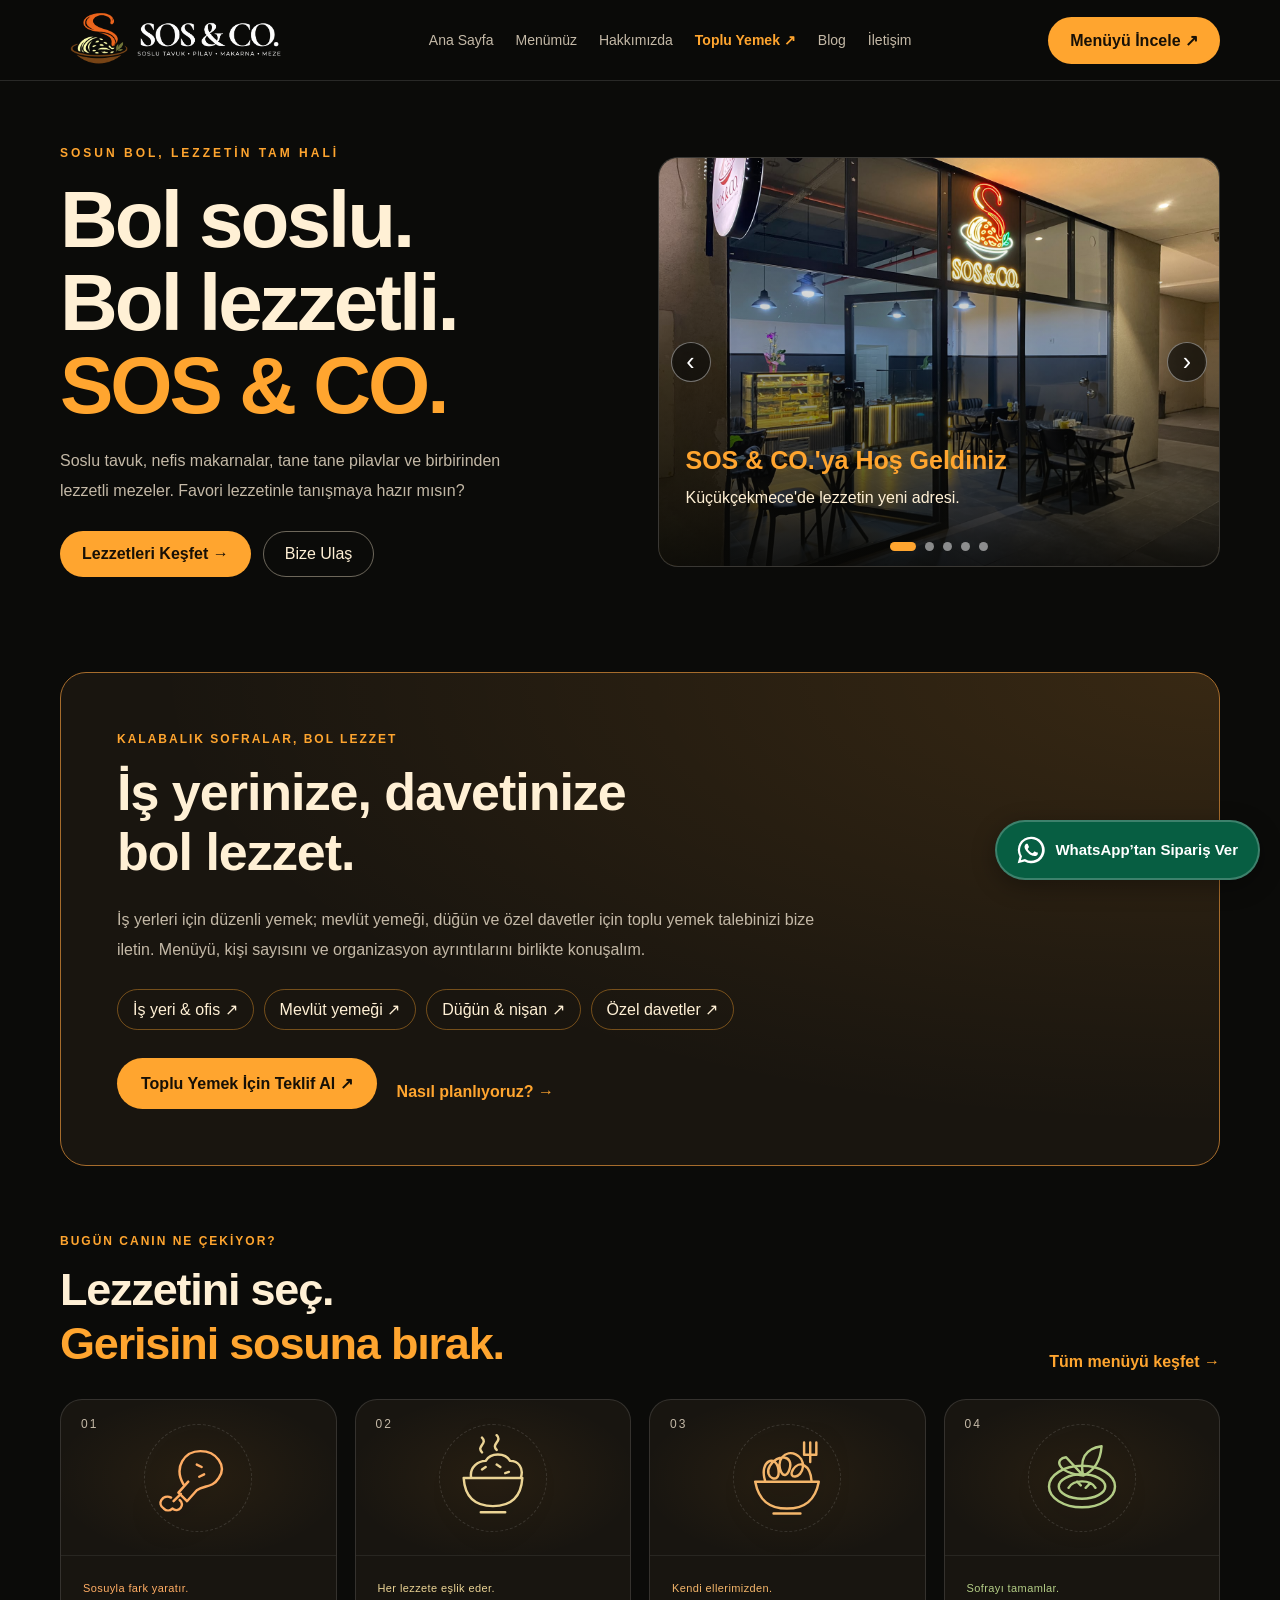
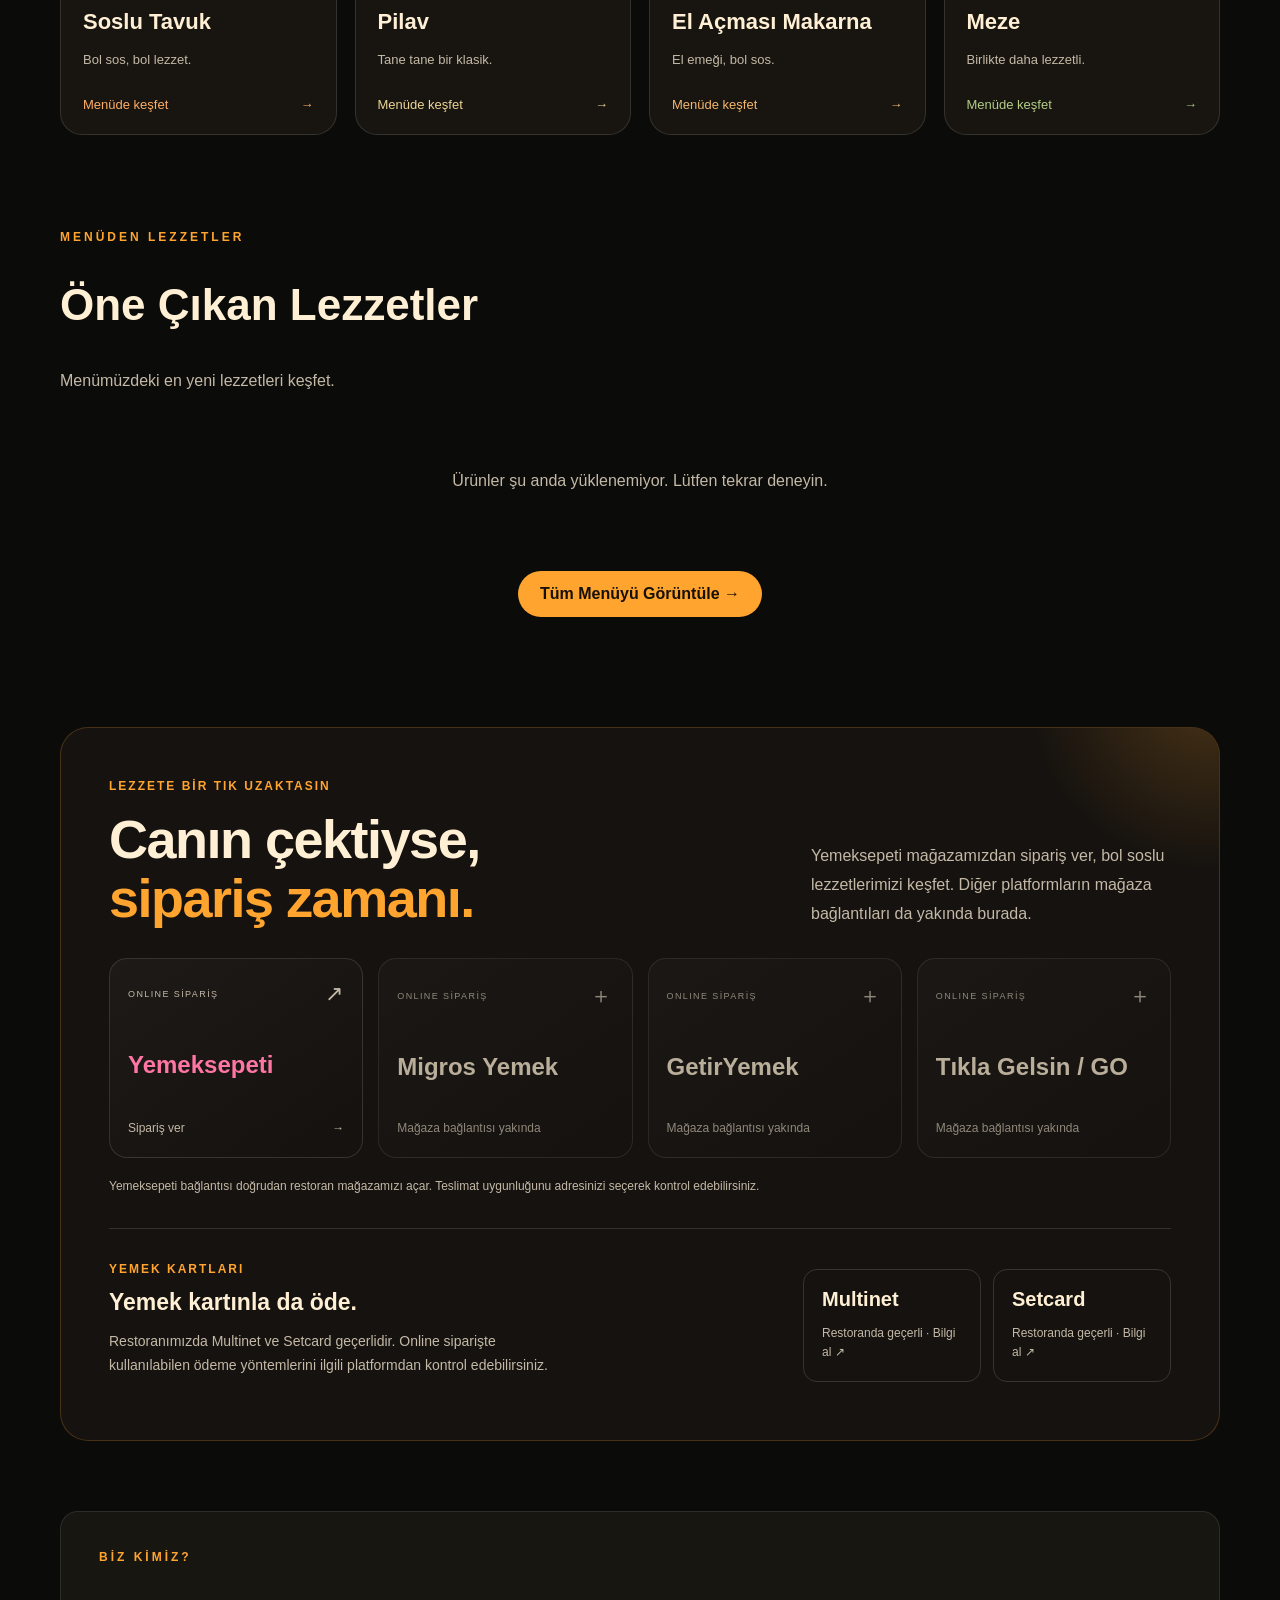
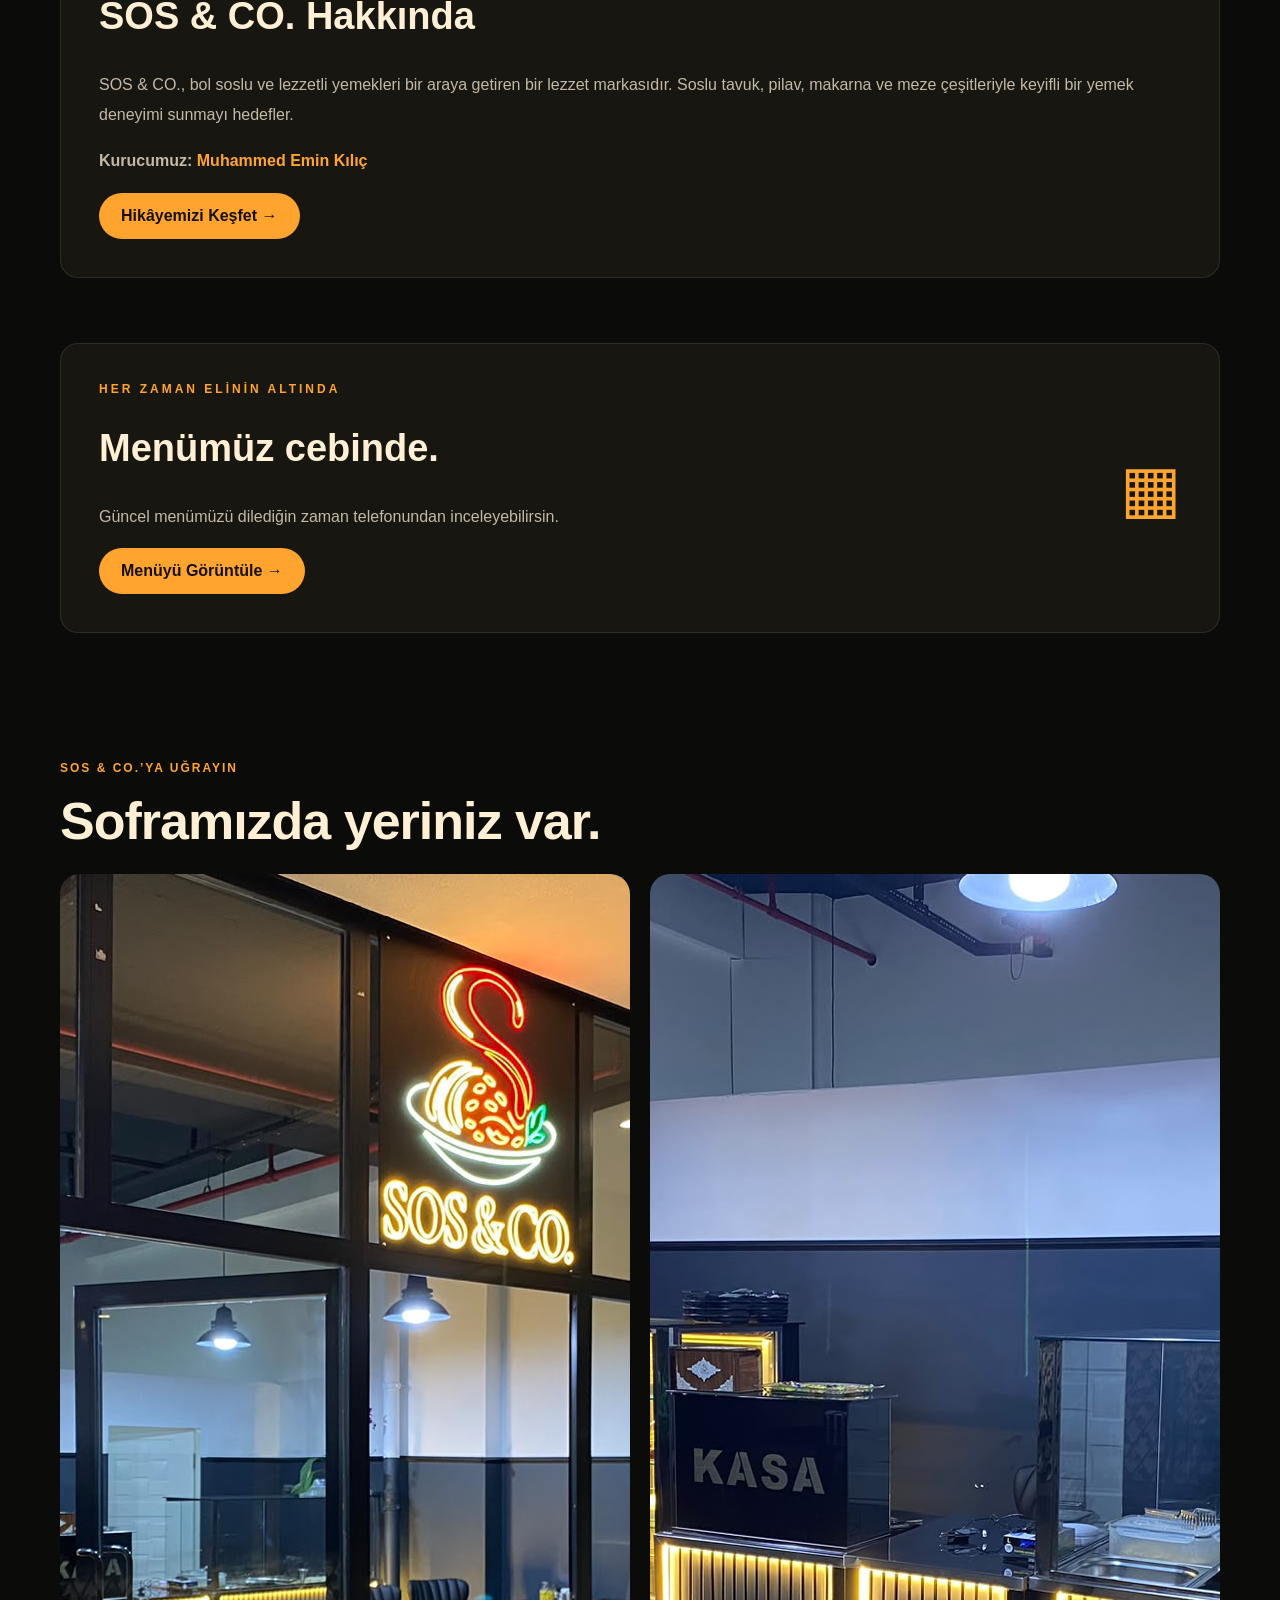
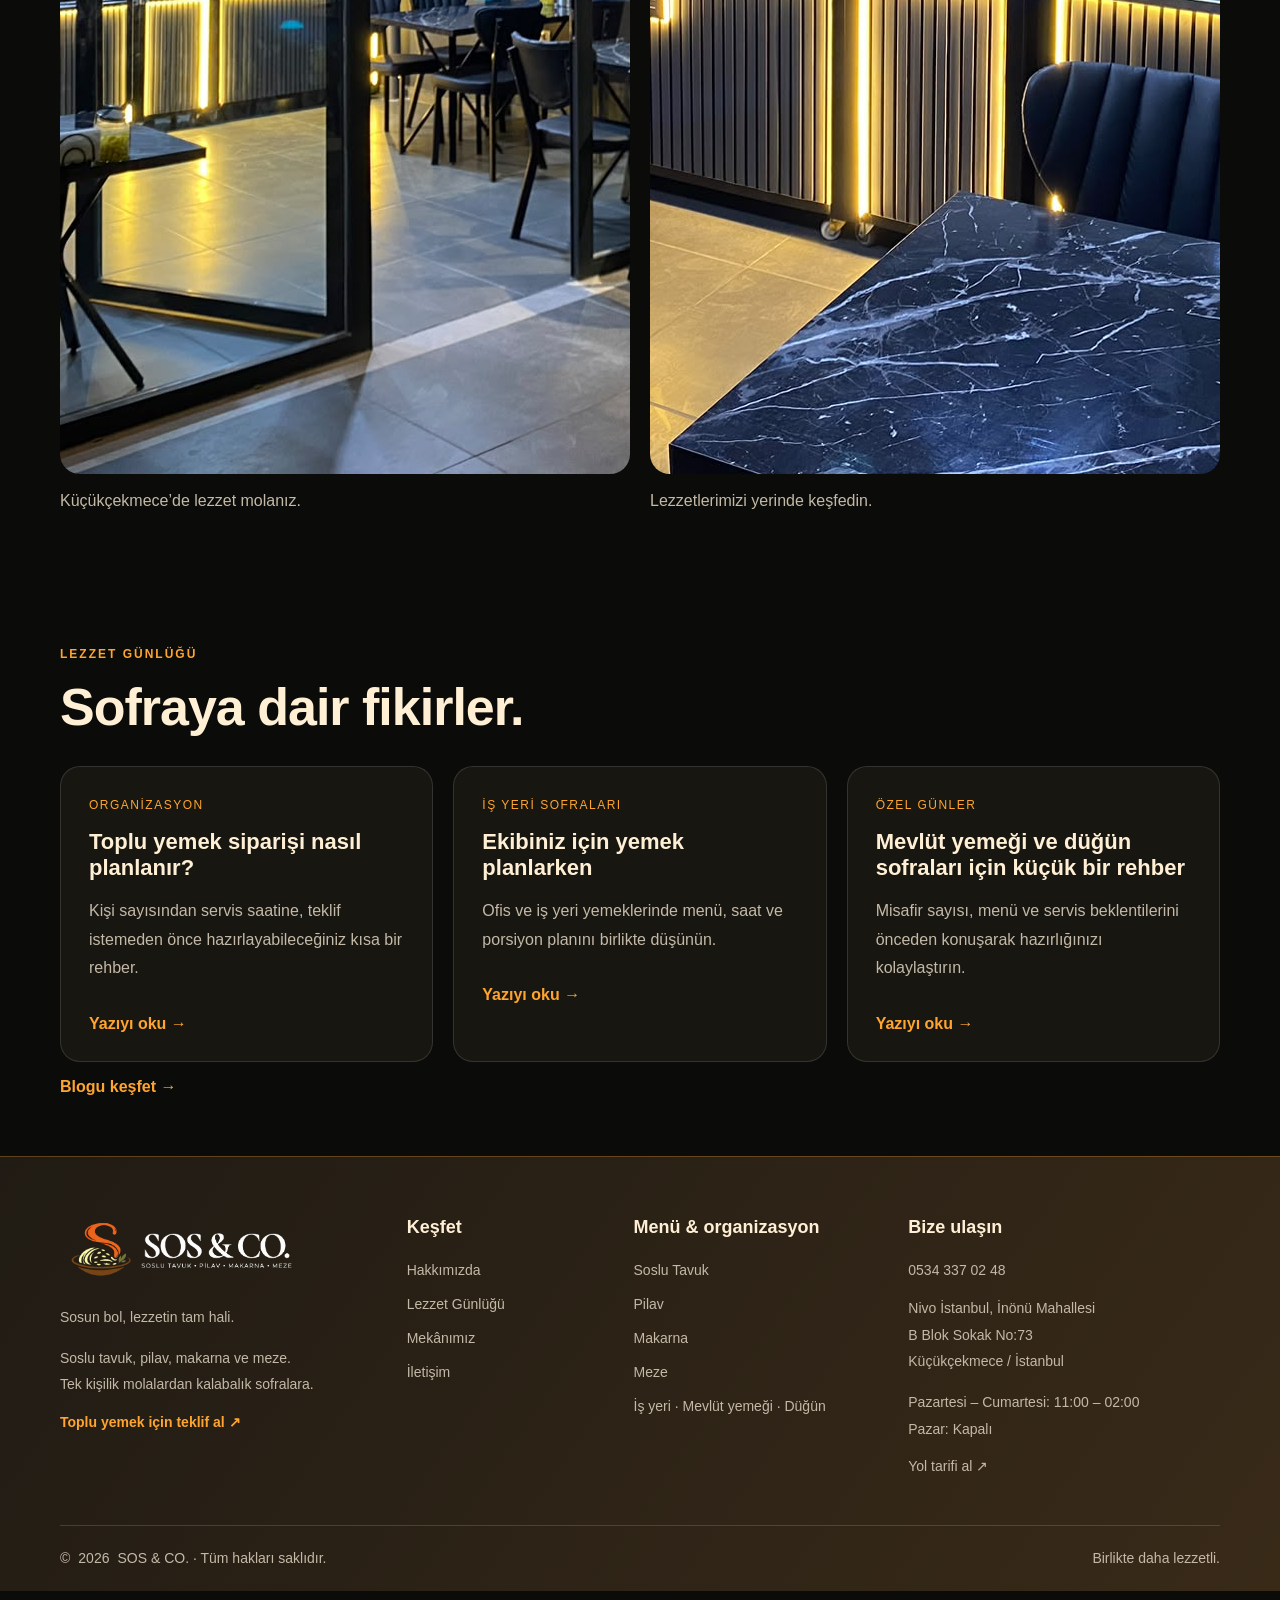
==== index.html @ 995203e0 "Refresh food categories and add online ordering and meal-card sections" ====
<!DOCTYPE html>
<html lang="tr">
<head>
<meta charset="UTF-8">
<meta name="viewport" content="width=device-width, initial-scale=1">
<title>SOS & CO. | Sosun Bol, Lezzetin Tam Hali</title>
<meta name="description" content="SOS & CO. soslu tavuk, pilav, makarna ve meze çeşitleri.">

<style>
:root {
  --bg:#0b0b09;
  --panel:#181611;
  --cream:#fff0d5;
  --orange:#ffa52f;
  --muted:#c4b9a7;
}
* { box-sizing:border-box; }
html { scroll-behavior:smooth; }
body {
  margin:0;
  background:var(--bg);
  color:var(--cream);
  font-family:Arial,sans-serif;
}
a { color:inherit; text-decoration:none; }
.container { width:min(1160px,92%); margin:auto; }

header {
  position:sticky;
  top:0;
  z-index:20;
  background:#0b0b09f5;
  border-bottom:1px solid #ffffff20;
}
nav {
  min-height:80px;
  display:flex;
  align-items:center;
  justify-content:space-between;
  gap:20px;
}
.logo {
  font-size:29px;
  font-weight:900;
  font-style:italic;
  white-space:nowrap;
}
.logo span, h1 span { color:var(--orange); }
.links { display:flex; flex-wrap:wrap; gap:22px; }
.links a { color:var(--muted); font-size:14px; }
.links a:hover { color:var(--orange); }

.btn {
  display:inline-block;
  padding:14px 22px;
  border-radius:30px;
  background:var(--orange);
  color:#171006;
  font-weight:bold;
  transition:.2s;
}
.btn:hover { background:#ffc06c; transform:translateY(-2px); }
.secondary {
  display:inline-block;
  padding:13px 21px;
  border:1px solid #fff0d566;
  border-radius:30px;
}
.secondary:hover { border-color:var(--orange); }

.hero {
  display:grid;
  grid-template-columns:1fr 1fr;
  gap:35px;
  align-items:center;
  padding-top:65px;
  padding-bottom:65px;
}
.eyebrow {
  color:var(--orange);
  font-size:12px;
  font-weight:bold;
  letter-spacing:3px;
}
h1 {
  font-size:clamp(45px,7vw,80px);
  line-height:1.04;
  letter-spacing:-3px;
  margin:18px 0;
}
.hero p {
  color:var(--muted);
  line-height:1.9;
  max-width:470px;
}
.actions { display:flex; flex-wrap:wrap; gap:12px; margin-top:25px; }

/* ANİMASYONLU SLAYTLAR */
.slider {
  position:relative;
  height:410px;
  overflow:hidden;
  border-radius:20px;
  border:1px solid #ffffff25;
  background:#181611;
}
.slide {
  position:absolute;
  inset:0;
  opacity:0;
  transform:translateX(45px) scale(1.04);
  transition:opacity .8s ease,transform .8s ease;
  pointer-events:none;
}
.slide.active {
  opacity:1;
  transform:translateX(0) scale(1);
  pointer-events:auto;
  z-index:1;
}
.slide img {
  display:block;
  width:100%;
  height:100%;
  object-fit:cover;
}
.slide::after {
  content:"";
  position:absolute;
  inset:20% 0 0;
  background:linear-gradient(transparent,#080806e8);
}
.slide-caption {
  position:absolute;
  z-index:2;
  bottom:55px;
  left:27px;
  right:27px;
  opacity:0;
  transform:translateY(22px);
  transition:opacity .6s ease .25s,transform .6s ease .25s;
}
.slide.active .slide-caption {
  opacity:1;
  transform:translateY(0);
}
.slide-caption strong {
  display:block;
  color:var(--orange);
  font-size:25px;
  margin-bottom:10px;
}
.slide-caption span { line-height:1.6; }

.slider-arrow {
  position:absolute;
  z-index:4;
  top:50%;
  transform:translateY(-50%);
  width:40px;
  height:40px;
  border-radius:50%;
  border:1px solid #ffffff66;
  background:#0b0b09aa;
  color:white;
  font-size:25px;
  cursor:pointer;
}
.slider-arrow:hover {
  background:var(--orange);
  color:#111;
}
.prev { left:12px; }
.next { right:12px; }

.slider-dots {
  position:absolute;
  z-index:4;
  bottom:15px;
  left:0;
  right:0;
  display:flex;
  justify-content:center;
  gap:9px;
}
.dot {
  width:9px;
  height:9px;
  border:0;
  border-radius:20px;
  padding:0;
  background:#ffffff80;
  cursor:pointer;
}
.dot.active { width:26px; background:var(--orange); }

/* KATEGORİLER */
.categories {
  display:grid;
  grid-template-columns:repeat(4,1fr);
  gap:15px;
  padding:10px 0 65px;
}
.category {
  background:var(--panel);
  border:1px solid #ffffff18;
  border-radius:14px;
  padding:25px 15px;
  text-align:center;
  transition:.25s;
}
.category:hover {
  border-color:var(--orange);
  transform:translateY(-5px);
}
.category span { display:block; font-size:32px; margin-bottom:12px; }
.category b { color:var(--orange); }

/* ÜRÜNLER */
.menu { padding:30px 0 75px; }
.section-title { font-size:clamp(30px,4vw,44px); }
.section-description { color:var(--muted); line-height:1.8; }
.products {
  display:grid;
  grid-template-columns:repeat(3,1fr);
  gap:20px;
  margin-top:30px;
}
.product {
  background:var(--panel);
  border:1px solid #ffffff18;
  border-radius:15px;
  overflow:hidden;
  transition:.25s;
}
.product:hover {
  transform:translateY(-5px);
  border-color:var(--orange);
}
.product img {
  display:block;
  width:100%;
  height:220px;
  object-fit:cover;
}
.product-info { padding:20px; }
.product h3 { margin:0 0 10px; }
.product p {
  color:var(--muted);
  font-size:14px;
  line-height:1.7;
  min-height:45px;
}
.price {
  color:var(--orange);
  font-size:21px;
  font-weight:bold;
}
.loading {
  grid-column:1/-1;
  text-align:center;
  color:var(--muted);
  padding:30px;
}
.all-menu { text-align:center; margin-top:35px; }

/* HAKKIMIZDA VE QR */
.about-section,.qr-section {
  background:var(--panel);
  border:1px solid #ffffff18;
  border-radius:18px;
  padding:38px;
  margin-bottom:65px;
}
.about-section h2,.qr-section h2 {
  font-size:clamp(28px,4vw,38px);
}
.about-section p,.qr-section p {
  color:var(--muted);
  line-height:1.9;
}
.founder-name { color:var(--orange); font-weight:bold; }
.qr-section {
  display:flex;
  justify-content:space-between;
  align-items:center;
  gap:25px;
}
.qr-icon { font-size:65px; color:var(--orange); }

footer {
  border-top:1px solid #ffffff20;
  padding:35px 0;
  color:var(--muted);
  font-size:14px;
}
footer p { line-height:1.8; }

/* AŞAĞI KAYDIRMA ANİMASYONU */
.reveal {
  opacity:0;
  transform:translateY(30px);
  transition:opacity .8s ease,transform .8s ease;
}
.reveal.visible {
  opacity:1;
  transform:translateY(0);
}

@media(max-width:760px) {
  nav { flex-wrap:wrap; padding:16px 0; }
  .logo { font-size:25px; }
  .links {
    order:3;
    width:100%;
    justify-content:center;
    gap:15px;
  }
  .links a { font-size:13px; }
  nav>.btn { padding:11px 13px; font-size:12px; }
  .hero {
    grid-template-columns:1fr;
    padding-top:40px;
  }
  .slider { height:320px; }
  .slide-caption strong { font-size:21px; }
  .categories { grid-template-columns:repeat(2,1fr); }
  .products { grid-template-columns:1fr; }
  .product img { height:240px; }
  .about-section,.qr-section { padding:25px; }
  .qr-section { flex-direction:column; align-items:flex-start; }
}
@media(prefers-reduced-motion:reduce) {
  .slide,.slide-caption,.reveal { transition:none; transform:none; }
}
</style>
<link rel="stylesheet" href="whatsapp.css">
<link rel="stylesheet" href="site.css">
<script src="site.js" defer></script>
<link rel="stylesheet" href="brand.css">
</head>

<body>

<header>
  <nav class="container">
    <a class="logo" href="index.html"><span class="brand-symbol" aria-hidden="true"><img src="assets/sosco-logo-transparent.png" alt="" width="1166" height="1349"></span><span class="brand-wordmark"><img src="assets/sosco-logo-transparent.png" alt="SOS &amp; CO. — Soslu Tavuk, Pilav, Makarna, Meze" width="1166" height="1349"></span></a>

    <div class="links">
      <a href="index.html">Ana Sayfa</a>
      <a href="menu.html">Menümüz</a>
      <a href="hakkimizda.html">Hakkımızda</a>
      <a href="toplu-yemek.html" class="nav-catering">Toplu Yemek ↗</a>
<a href="blog.html">Blog</a>
<a href="iletisim.html">İletişim</a>
    </div>

    <a class="btn" href="menu.html">Menüyü İncele ↗</a>
  </nav>
</header>

<main>

<section class="hero container">

  <div>
    <div class="eyebrow">SOSUN BOL, LEZZETİN TAM HALİ</div>

    <h1>
      Bol soslu.<br>
      Bol lezzetli.<br>
      <span>SOS & CO.</span>
    </h1>

    <p>
      Soslu tavuk, nefis makarnalar, tane tane pilavlar
      ve birbirinden lezzetli mezeler.
      Favori lezzetinle tanışmaya hazır mısın?
    </p>

    <div class="actions">
      <a class="btn" href="menu.html">Lezzetleri Keşfet →</a>
      <a class="secondary" href="iletisim.html">Bize Ulaş</a>
    </div>
  </div>

  <div class="slider" id="foodSlider">

    <!-- SENİN RESTORANIN: DIŞ GÖRÜNÜM -->
    <div class="slide active">
      <img src="mekan1.jpg" alt="SOS & CO. restoran dış görünümü">
      <div class="slide-caption">
        <strong>SOS & CO.'ya Hoş Geldiniz</strong>
        <span>Küçükçekmece'de lezzetin yeni adresi.</span>
      </div>
    </div>

    <!-- SENİN RESTORANIN: İÇ GÖRÜNÜM -->
    <div class="slide">
      <img src="mekan2.jpg" alt="SOS & CO. restoran iç görünümü">
      <div class="slide-caption">
        <strong>Keyifli Bir Lezzet Molası</strong>
        <span>Sıcacık bir ortam, bol soslu lezzetler.</span>
      </div>
    </div>

    <!-- ÖRNEK YEMEK GÖRSELİ -->
    <div class="slide">
      <img
        src="https://images.unsplash.com/photo-1604908176997-125f25cc6f3d?auto=format&amp;fit=crop&amp;w=1100&amp;q=85"
        alt="Tavuk yemeği">
      <div class="slide-caption">
        <strong>Bol Soslu Tavuk</strong>
        <span>Her lokmada bol lezzet!</span>
      </div>
    </div>

    <!-- ÖRNEK MAKARNA GÖRSELİ -->
    <div class="slide">
      <img
        src="https://images.unsplash.com/photo-1473093295043-cdd812d0e601?auto=format&amp;fit=crop&amp;w=1100&amp;q=85"
        alt="Makarna">
      <div class="slide-caption">
        <strong>Nefis Makarnalar</strong>
        <span>Sosuyla fark yaratan tatlar.</span>
      </div>
    </div>

    <!-- ÖRNEK PİLAV GÖRSELİ -->
    <div class="slide">
      <img
        src="https://images.unsplash.com/photo-1516684732162-798a0062be99?auto=format&amp;fit=crop&amp;w=1100&amp;q=85"
        alt="Pilav">
      <div class="slide-caption">
        <strong>Lezzetli Pilavlar</strong>
        <span>En sevdiğin lezzetler bir arada.</span>
      </div>
    </div>

    <button class="slider-arrow prev" type="button" aria-label="Önceki görsel">‹</button>
    <button class="slider-arrow next" type="button" aria-label="Sonraki görsel">›</button>
    <div class="slider-dots"></div>

  </div>
</section>

<section class="site-wrap catering-banner" aria-labelledby="catering-title"><span class="kicker">KALABALIK SOFRALAR, BOL LEZZET</span><h2 id="catering-title" class="feature-title">İş yerinize, davetinize<br>bol lezzet.</h2><p class="feature-copy">İş yerleri için düzenli yemek; mevlüt yemeği, düğün ve özel davetler için toplu yemek talebinizi bize iletin. Menüyü, kişi sayısını ve organizasyon ayrıntılarını birlikte konuşalım.</p><div class="occasion-tags"><a href="toplu-yemek.html?hizmet=%C4%B0%C5%9F+yeri+%2F+ofis#teklif">İş yeri &amp; ofis ↗</a><a href="toplu-yemek.html?hizmet=Mevl%C3%BCt+yeme%C4%9Fi+%2F+hay%C4%B1r+yeme%C4%9Fi#teklif">Mevlüt yemeği ↗</a><a href="toplu-yemek.html?hizmet=D%C3%BC%C4%9F%C3%BCn+%2F+ni%C5%9Fan#teklif">Düğün &amp; nişan ↗</a><a href="toplu-yemek.html?hizmet=%C3%96zel+davet#teklif">Özel davetler ↗</a></div><div class="feature-actions"><a class="feature-button" href="toplu-yemek.html#teklif">Toplu Yemek İçin Teklif Al ↗</a><a class="feature-link" href="toplu-yemek.html">Nasıl planlıyoruz? →</a></div></section>
<section class="site-wrap taste-section" aria-labelledby="taste-title"><div class="taste-heading"><div><span class="kicker">BUGÜN CANIN NE ÇEKİYOR?</span><h2 id="taste-title">Lezzetini seç.<br><span>Gerisini sosuna bırak.</span></h2></div><a class="feature-link" href="menu.html">Tüm menüyü keşfet →</a></div><div class="taste-grid"><a class="taste-card taste-tavuk" href="menu.html?kategori=tavuk"><div class="taste-visual"><span class="taste-number">01</span><svg class="taste-icon" viewBox="0 0 72 72" fill="none" stroke="currentColor" stroke-width="2" stroke-linecap="round" stroke-linejoin="round" aria-hidden="true"><path d="M24 41c-8-14 1-27 14-27 13 0 22 12 15 22-5 8-12 6-18 10l-8 9-7-7 8-9"/><path d="m22 49-6 6m-2-3c-7-3-12 5-6 9 2 2 5 2 7 0 5 4 11-3 6-7M35 25l4 2m-2 8 4-2"/></svg><span class="taste-orbit" aria-hidden="true"></span></div><div class="taste-content"><span class="taste-caption">Sosuyla fark yaratır.</span><h3>Soslu Tavuk</h3><p>Bol sos, bol lezzet.</p><span class="taste-action">Menüde keşfet <span aria-hidden="true">→</span></span></div></a><a class="taste-card taste-pilav" href="menu.html?kategori=pilav"><div class="taste-visual"><span class="taste-number">02</span><svg class="taste-icon" viewBox="0 0 72 72" fill="none" stroke="currentColor" stroke-width="2" stroke-linecap="round" stroke-linejoin="round" aria-hidden="true"><path d="M12 36h48c-1 16-10 23-24 23S13 52 12 36Z"/><path d="M18 35c-1-8 6-13 12-13 4-7 16-7 20 0 7 0 11 6 9 13M27 29l3-2m9-2 3 2m4 5 3-1M26 64h20"/><path class="food-steam" d="M27 15c-5-5 5-7 0-12m12 10c-5-5 5-7 0-12"/></svg><span class="taste-orbit" aria-hidden="true"></span></div><div class="taste-content"><span class="taste-caption">Her lezzete eşlik eder.</span><h3>Pilav</h3><p>Tane tane bir klasik.</p><span class="taste-action">Menüde keşfet <span aria-hidden="true">→</span></span></div></a><a class="taste-card taste-makarna" href="menu.html?kategori=makarna"><div class="taste-visual"><span class="taste-number">03</span><svg class="taste-icon" viewBox="0 0 72 72" fill="none" stroke="currentColor" stroke-width="2" stroke-linecap="round" stroke-linejoin="round" aria-hidden="true"><path d="M10 39h52c-3 16-12 22-26 22S13 55 10 39ZM25 65h22"/><path d="M18 38c-5-16 9-22 11-9s-13 7-7-3 20-9 16 3-12-3-6-10 18-2 17 8-13 10-8 2 14-4 15 9M55 7v16m-5-16v10m10-10v10m-10 0h10"/></svg><span class="taste-orbit" aria-hidden="true"></span></div><div class="taste-content"><span class="taste-caption">Kendi ellerimizden.</span><h3>El Açması Makarna</h3><p>El emeği, bol sos.</p><span class="taste-action">Menüde keşfet <span aria-hidden="true">→</span></span></div></a><a class="taste-card taste-meze" href="menu.html?kategori=meze"><div class="taste-visual"><span class="taste-number">04</span><svg class="taste-icon" viewBox="0 0 72 72" fill="none" stroke="currentColor" stroke-width="2" stroke-linecap="round" stroke-linejoin="round" aria-hidden="true"><ellipse cx="36" cy="43" rx="27" ry="17"/><ellipse cx="36" cy="43" rx="19" ry="10"/><path d="M25 44c4-7 18-7 22 0m-15-5 3 3m7-1-3 3M37 34c-3-13 1-22 15-24-1 13-6 20-15 24Zm0 0-14-15c-9 1-9 12 14 15"/></svg><span class="taste-orbit" aria-hidden="true"></span></div><div class="taste-content"><span class="taste-caption">Sofrayı tamamlar.</span><h3>Meze</h3><p>Birlikte daha lezzetli.</p><span class="taste-action">Menüde keşfet <span aria-hidden="true">→</span></span></div></a></div></section>

<section class="menu container" id="menu">
  <div class="eyebrow">MENÜDEN LEZZETLER</div>
  <h2 class="section-title">Öne Çıkan Lezzetler</h2>
  <p class="section-description">
    Menümüzdeki en yeni lezzetleri keşfet.
  </p>

  <div class="products" id="products">
    <p class="loading">Ürünler yükleniyor...</p>
  </div>

  <div class="all-menu">
    <a class="btn" href="menu.html">Tüm Menüyü Görüntüle →</a>
  </div>
</section>

<section class="site-wrap online-order" id="online-siparis" aria-labelledby="online-title"><div class="online-heading"><div><span class="kicker">LEZZETE BİR TIK UZAKTASIN</span><h2 id="online-title">Canın çektiyse,<br><span>sipariş zamanı.</span></h2></div><p>Yemeksepeti mağazamızdan sipariş ver, bol soslu lezzetlerimizi keşfet. Diğer platformların mağaza bağlantıları da yakında burada.</p></div><div class="platform-grid"><a class="platform-card platform-yemeksepeti" href="https://www.yemeksepeti.com/restaurant/k70w/sos-and-co-k70w" target="_blank" rel="noopener noreferrer" aria-label="SOS & CO. Yemeksepeti mağazasından sipariş ver (yeni sekme)"><span class="platform-top"><span>ONLINE SİPARİŞ</span><span aria-hidden="true">↗</span></span><strong class="platform-name">Yemeksepeti</strong><span class="platform-bottom">Sipariş ver <span aria-hidden="true">→</span></span></a><div class="platform-card platform-migros platform-pending"><span class="platform-top"><span>ONLINE SİPARİŞ</span><span aria-hidden="true">＋</span></span><strong class="platform-name">Migros Yemek</strong><span class="platform-bottom">Mağaza bağlantısı yakında</span></div><div class="platform-card platform-getir platform-pending"><span class="platform-top"><span>ONLINE SİPARİŞ</span><span aria-hidden="true">＋</span></span><strong class="platform-name">GetirYemek</strong><span class="platform-bottom">Mağaza bağlantısı yakında</span></div><div class="platform-card platform-tgo platform-pending"><span class="platform-top"><span>ONLINE SİPARİŞ</span><span aria-hidden="true">＋</span></span><strong class="platform-name">Tıkla Gelsin / GO</strong><span class="platform-bottom">Mağaza bağlantısı yakında</span></div></div><p class="platform-note">Yemeksepeti bağlantısı doğrudan restoran mağazamızı açar. Teslimat uygunluğunu adresinizi seçerek kontrol edebilirsiniz.</p><div class="meal-payments"><div><span class="kicker">YEMEK KARTLARI</span><h3>Yemek kartınla da öde.</h3><p>Restoranımızda Multinet ve Setcard geçerlidir. Online siparişte kullanılabilen ödeme yöntemlerini ilgili platformdan kontrol edebilirsiniz.</p></div><div class="meal-card-list"><a href="https://wa.me/905343370248?text=Merhaba%2C%20Multinet%20ile%20%C3%B6deme%20hakk%C4%B1nda%20bilgi%20alabilir%20miyim%3F" target="_blank" rel="noopener noreferrer" aria-label="Multinet ile ödeme hakkında WhatsApp’tan bilgi al"><span class="meal-name">Multinet</span><span>Restoranda geçerli · Bilgi al ↗</span></a><a href="https://wa.me/905343370248?text=Merhaba%2C%20Setcard%20ile%20%C3%B6deme%20hakk%C4%B1nda%20bilgi%20alabilir%20miyim%3F" target="_blank" rel="noopener noreferrer" aria-label="Setcard ile ödeme hakkında WhatsApp’tan bilgi al"><span class="meal-name">Setcard</span><span>Restoranda geçerli · Bilgi al ↗</span></a></div></div></section>
<section class="container about-section" id="hakkimizda">
  <div class="eyebrow">BİZ KİMİZ?</div>
  <h2>SOS & CO. Hakkında</h2>

  <p>
    SOS & CO., bol soslu ve lezzetli yemekleri
    bir araya getiren bir lezzet markasıdır.
    Soslu tavuk, pilav, makarna ve meze çeşitleriyle
    keyifli bir yemek deneyimi sunmayı hedefler.
  </p>

  <p>
    <strong>Kurucumuz:</strong>
    <span class="founder-name">Muhammed Emin Kılıç</span>
  </p>

  <a class="btn" href="hakkimizda.html">
    Hikâyemizi Keşfet →
  </a>
</section>

<section class="container qr-section" id="qr-menu">
  <div>
    <div class="eyebrow">HER ZAMAN ELİNİN ALTINDA</div>
    <h2>Menümüz cebinde.</h2>
    <p>
      Güncel menümüzü dilediğin zaman
      telefonundan inceleyebilirsin.
    </p>
    <a class="btn" href="menu.html">Menüyü Görüntüle →</a>
  </div>
  <div class="qr-icon" aria-hidden="true">▦</div>
</section>

<section class="site-wrap feature-section" id="mekanimiz"><span class="kicker">SOS &amp; CO.’YA UĞRAYIN</span><h2 class="feature-title">Soframızda yeriniz var.</h2><div class="gallery-grid"><figure><img src="mekan1.jpg" alt="SOS & CO. restoranının dış görünümü" loading="lazy" width="1600" height="1200"><figcaption>Küçükçekmece’de lezzet molanız.</figcaption></figure><figure><img src="mekan2.jpg" alt="SOS & CO. restoranının iç mekânı ve yemek tezgâhı" loading="lazy" width="1600" height="1200"><figcaption>Lezzetlerimizi yerinde keşfedin.</figcaption></figure></div></section><section class="site-wrap feature-section"><span class="kicker">LEZZET GÜNLÜĞÜ</span><h2 class="feature-title">Sofraya dair fikirler.</h2><div class="feature-grid"><a class="feature-card" href="blog-toplu-yemek-planlama.html"><span class="blog-tag">ORGANİZASYON</span><h3>Toplu yemek siparişi nasıl planlanır?</h3><p>Kişi sayısından servis saatine, teklif istemeden önce hazırlayabileceğiniz kısa bir rehber.</p><span class="feature-link">Yazıyı oku →</span></a><a class="feature-card" href="blog-is-yeri-yemek.html"><span class="blog-tag">İŞ YERİ SOFRALARI</span><h3>Ekibiniz için yemek planlarken</h3><p>Ofis ve iş yeri yemeklerinde menü, saat ve porsiyon planını birlikte düşünün.</p><span class="feature-link">Yazıyı oku →</span></a><a class="feature-card" href="blog-mevlit-dugun-menusu.html"><span class="blog-tag">ÖZEL GÜNLER</span><h3>Mevlüt yemeği ve düğün sofraları için küçük bir rehber</h3><p>Misafir sayısı, menü ve servis beklentilerini önceden konuşarak hazırlığınızı kolaylaştırın.</p><span class="feature-link">Yazıyı oku →</span></a></div><a class="feature-link" href="blog.html">Blogu keşfet →</a></section>
</main>

<footer class="site-footer"><div class="site-wrap footer-grid">
<div><a class="logo" href="index.html"><span class="brand-symbol" aria-hidden="true"><img src="assets/sosco-logo-transparent.png" alt="" width="1166" height="1349"></span><span class="brand-wordmark"><img src="assets/sosco-logo-transparent.png" alt="SOS &amp; CO. — Soslu Tavuk, Pilav, Makarna, Meze" width="1166" height="1349"></span></a><p>Sosun bol, lezzetin tam hali.</p><p>Soslu tavuk, pilav, makarna ve meze.<br>Tek kişilik molalardan kalabalık sofralara.</p><a class="footer-cta" href="toplu-yemek.html">Toplu yemek için teklif al ↗</a></div>
<div><h2>Keşfet</h2><a href="hakkimizda.html">Hakkımızda</a><a href="blog.html">Lezzet Günlüğü</a><a href="index.html#mekanimiz">Mekânımız</a><a href="iletisim.html">İletişim</a></div>
<div><h2>Menü &amp; organizasyon</h2><a href="menu.html?kategori=tavuk">Soslu Tavuk</a><a href="menu.html?kategori=pilav">Pilav</a><a href="menu.html?kategori=makarna">Makarna</a><a href="menu.html?kategori=meze">Meze</a><a href="toplu-yemek.html">İş yeri · Mevlüt yemeği · Düğün</a></div>
<div><h2>Bize ulaşın</h2><a href="tel:+905343370248">0534 337 02 48</a><p>Nivo İstanbul, İnönü Mahallesi<br>B Blok Sokak No:73<br>Küçükçekmece / İstanbul</p><p>Pazartesi – Cumartesi: 11:00 – 02:00<br>Pazar: Kapalı</p><a href="https://www.google.com/maps/search/?api=1&amp;query=41.0262079%2C28.8067418" target="_blank" rel="noopener noreferrer">Yol tarifi al ↗</a></div>
</div><div class="site-wrap footer-bottom">© <span id="year"></span> SOS &amp; CO. · Tüm hakları saklıdır.<span>Birlikte daha lezzetli.</span></div></footer>

<script src="https://cdn.jsdelivr.net/npm/@supabase/supabase-js@2"></script>

<script>
const SUPABASE_URL =
  "https://uhccplwhgdkusrpivole.supabase.co";

const SUPABASE_KEY =
  "sb_publishable_oIc7Fih4UJL4vUZ82wbzRA_5EaE05Dp";

document.getElementById("year").textContent =
  new Date().getFullYear();

/* SLAYT SİSTEMİ */
const slider = document.getElementById("foodSlider");
const slides = [...slider.querySelectorAll(".slide")];
const dotsBox = slider.querySelector(".slider-dots");
const reduceMotion =
  window.matchMedia("(prefers-reduced-motion: reduce)").matches;

let activeSlide = 0;
let sliderTimer;

slides.forEach((slide, index) => {
  const dot = document.createElement("button");
  dot.type = "button";
  dot.className = "dot";
  dot.setAttribute("aria-label", (index + 1) + ". görsel");
  dot.addEventListener("click", () => {
    showSlide(index);
    startSlider();
  });
  dotsBox.appendChild(dot);
});

const dots = [...dotsBox.children];

function showSlide(index) {
  activeSlide = (index + slides.length) % slides.length;

  slides.forEach((slide, i) => {
    const selected = i === activeSlide;
    slide.classList.toggle("active", selected);
    slide.setAttribute("aria-hidden", String(!selected));
    dots[i].classList.toggle("active", selected);
  });
}

function startSlider() {
  clearInterval(sliderTimer);

  if (!reduceMotion) {
    sliderTimer = setInterval(() => {
      showSlide(activeSlide + 1);
    }, 5000);
  }
}

slider.querySelector(".prev").addEventListener("click", () => {
  showSlide(activeSlide - 1);
  startSlider();
});

slider.querySelector(".next").addEventListener("click", () => {
  showSlide(activeSlide + 1);
  startSlider();
});

slider.addEventListener("mouseenter", () => {
  clearInterval(sliderTimer);
});

slider.addEventListener("mouseleave", startSlider);

showSlide(0);
startSlider();

/* SAYFA KAYDIRMA ANİMASYONU */
const revealElements = document.querySelectorAll(
  ".categories, .menu, .about-section, .qr-section"
);

if ("IntersectionObserver" in window && !reduceMotion) {
  const observer = new IntersectionObserver(entries => {
    entries.forEach(entry => {
      if (entry.isIntersecting) {
        entry.target.classList.add("visible");
        observer.unobserve(entry.target);
      }
    });
  }, { threshold: 0.08 });

  revealElements.forEach(element => {
    element.classList.add("reveal");
    observer.observe(element);
  });
}

/* SUPABASE ÜRÜNLERİ */
const productsContainer = document.getElementById("products");

const defaultImages = {
  tavuk:
    "https://images.unsplash.com/photo-1604908176997-125f25cc6f3d?auto=format&fit=crop&w=700&q=80",
  pilav:
    "https://images.unsplash.com/photo-1516684732162-798a0062be99?auto=format&fit=crop&w=700&q=80",
  makarna:
    "https://images.unsplash.com/photo-1473093295043-cdd812d0e601?auto=format&fit=crop&w=700&q=80",
  meze:
    "https://images.unsplash.com/photo-1540420773420-3366772f4999?auto=format&fit=crop&w=700&q=80"
};

function getDefaultImage(category) {
  const key = String(category || "")
    .toLocaleLowerCase("tr-TR");

  if (key.includes("tavuk")) return defaultImages.tavuk;
  if (key.includes("pilav")) return defaultImages.pilav;
  if (key.includes("makarna")) return defaultImages.makarna;
  if (key.includes("meze")) return defaultImages.meze;

  return defaultImages.tavuk;
}

function formatPrice(value) {
  const price = Number(value);

  if (!Number.isFinite(price)) {
    return "Fiyat bilgisi yok";
  }

  return new Intl.NumberFormat("tr-TR", {
    style: "currency",
    currency: "TRY"
  }).format(price);
}

function createProductCard(product) {
  const article = document.createElement("article");
  article.className = "product";

  const image = document.createElement("img");
  image.src = product.image_url ||
    getDefaultImage(product.category);
  image.alt = product.name || "SOS & CO. ürünü";
  image.loading = "lazy";

  image.onerror = () => {
    const fallback = getDefaultImage(product.category);
    if (image.src !== fallback) image.src = fallback;
  };

  const info = document.createElement("div");
  info.className = "product-info";

  const name = document.createElement("h3");
  name.textContent = product.name || "Ürün";

  const description = document.createElement("p");
  description.textContent =
    product.description || "Lezzetli SOS & CO. ürünü.";

  const price = document.createElement("div");
  price.className = "price";
  price.textContent = formatPrice(product.price);

  info.append(name, description, price);
  article.append(image, info);

  return article;
}

async function loadProducts() {
  try {
    if (!window.supabase) {
      throw new Error("Supabase yüklenemedi.");
    }

    const db = window.supabase.createClient(
      SUPABASE_URL,
      SUPABASE_KEY
    );

    const { data, error } = await db
      .from("products")
      .select("id,name,description,price,category,image_url")
      .eq("is_available", true)
      .order("created_at", { ascending:false })
      .limit(6);

    if (error) throw error;

    productsContainer.replaceChildren();

    if (!data || data.length === 0) {
      const message = document.createElement("p");
      message.className = "loading";
      message.textContent = "Henüz ürün bulunmuyor.";
      productsContainer.appendChild(message);
      return;
    }

    data.forEach(product => {
      productsContainer.appendChild(
        createProductCard(product)
      );
    });

  } catch (error) {
    console.error("Ürün yükleme hatası:", error);

    productsContainer.replaceChildren();

    const message = document.createElement("p");
    message.className = "loading";
    message.textContent =
      "Ürünler şu anda yüklenemiyor. Lütfen tekrar deneyin.";

    productsContainer.appendChild(message);
  }
}

loadProducts();
</script>


<a class="whatsapp-order" href="https://wa.me/905343370248?text=Merhaba+SOS+%26+CO.%21+Sipari%C5%9F+vermek+istiyorum." target="_blank" rel="noopener noreferrer" aria-label="WhatsApp üzerinden sipariş ver (yeni sekmede açılır)">
  <svg viewBox="0 0 32 32" fill="currentColor" aria-hidden="true" focusable="false">
    <path d="M16 .8A15.1 15.1 0 0 0 2.9 23.4L.8 31.2l8-2.1A15.2 15.2 0 1 0 16 .8Zm0 27.6a12.5 12.5 0 0 1-6.4-1.8l-.5-.3-4.7 1.3 1.3-4.6-.3-.5A12.5 12.5 0 1 1 16 28.4Zm6.9-9.4c-.4-.2-2.2-1.1-2.6-1.2-.3-.1-.6-.2-.8.2-.3.4-1 1.2-1.2 1.4-.2.2-.4.3-.8.1-.4-.2-1.6-.6-3-1.9-1.1-1-1.9-2.2-2.1-2.6-.2-.4 0-.6.2-.8l.6-.7.4-.6c.1-.2 0-.5 0-.7l-1.2-2.8c-.3-.7-.6-.6-.8-.6h-.7c-.3 0-.7.1-1 .5-.4.4-1.3 1.3-1.3 3.1s1.3 3.5 1.5 3.8c.2.2 2.7 4.1 6.5 5.7.9.4 1.6.6 2.2.8.9.3 1.7.2 2.3.1.7-.1 2.2-.9 2.5-1.8.3-.9.3-1.7.2-1.8-.1-.2-.3-.3-.7-.5Z"/>
  </svg>
  <span>WhatsApp’tan Sipariş Ver</span>
</a>

</body>
</html>
---- whatsapp.css ----
/* Shared WhatsApp order button. */
.whatsapp-order {
  position: fixed;
  right: max(20px, env(safe-area-inset-right));
  bottom: max(20px, env(safe-area-inset-bottom));
  z-index: 100;
  display: inline-flex;
  align-items: center;
  gap: 10px;
  padding: 14px 20px;
  border: 2px solid #ffffff38;
  border-radius: 999px;
  background: #075e42;
  color: #fff;
  font: 700 15px/1.3 Arial, sans-serif;
  text-decoration: none;
  box-shadow: 0 6px 24px #0005;
  animation: whatsapp-pulse 3s ease-out infinite;
  transition: transform .2s, background .2s;
}
.whatsapp-order svg { width: 28px; height: 28px; flex-shrink: 0; }
.whatsapp-order:hover { background: #084c38; transform: translateY(-3px); }
.whatsapp-order:focus-visible { outline: 3px solid #ffa52f; outline-offset: 5px; }
@keyframes whatsapp-pulse {
  0%, 65%, 100% { box-shadow: 0 6px 24px #0005, 0 0 0 0 #25d36600; }
  15% { box-shadow: 0 6px 24px #0005, 0 0 0 0 #25d36660; }
  50% { box-shadow: 0 6px 24px #0005, 0 0 0 14px #25d36600; }
}
body { padding-bottom: calc(90px + env(safe-area-inset-bottom)); }
@media (max-width: 480px) {
  .whatsapp-order { right: max(14px, env(safe-area-inset-right)); padding: 12px 16px; font-size: 14px; }
}
@media (prefers-reduced-motion: reduce) {
  .whatsapp-order { animation: none; transition: none; }
}
---- site.css ----
:root{--bg:#0b0b09;--panel:#181611;--cream:#fff0d5;--orange:#ffa52f;--muted:#c4b9a7}*{box-sizing:border-box}html{scroll-behavior:smooth;scroll-padding-top:130px}body{margin:0;background:var(--bg);color:var(--cream);font-family:Arial,sans-serif}a{color:inherit;text-decoration:none}button,input,select,textarea{font:inherit}.site-wrap{width:min(1160px,92%);margin-inline:auto}.new-nav{display:flex;align-items:center;justify-content:space-between;gap:24px;padding-block:22px}.new-nav nav{display:flex;flex-wrap:wrap;gap:20px}header .nav-catering{color:var(--orange);font-weight:700}.logo{font-size:28px;font-weight:900;white-space:nowrap}.logo span{color:var(--orange)}header{background:#0b0b09f5;border-bottom:1px solid #ffffff20}a:focus-visible,button:focus-visible,summary:focus-visible{outline:3px solid var(--orange);outline-offset:5px}.feature-section{padding-block:60px}.kicker{font-size:12px;letter-spacing:2px;color:var(--orange);font-weight:700}.feature-title{font-size:clamp(30px,5vw,52px);line-height:1.15;letter-spacing:-1px;margin:16px 0 22px}.feature-copy{color:var(--muted);line-height:1.85;max-width:700px}.feature-grid{display:grid;grid-template-columns:repeat(3,minmax(0,1fr));gap:20px;margin-top:28px}.feature-card{display:block;background:var(--panel);border:1px solid #ffffff20;border-radius:20px;padding:28px;transition:transform .25s,border-color .25s;min-width:0}.feature-card:hover{transform:translateY(-6px);border-color:var(--orange)}.feature-card h3{font-size:22px;margin:16px 0}.feature-card p{color:var(--muted);line-height:1.8}.feature-card .card-number{font-size:13px;color:var(--orange);letter-spacing:2px}.feature-link{display:inline-block;color:var(--orange);font-weight:700;margin-top:16px}.feature-button{display:inline-flex;align-items:center;justify-content:center;gap:10px;background:var(--orange);color:#171006;border:0;border-radius:30px;padding:16px 24px;font-weight:700;cursor:pointer;transition:transform .2s,background .2s}.feature-button:hover{transform:translateY(-3px);background:#ffbf6b}.feature-actions{display:flex;gap:20px;align-items:center;flex-wrap:wrap;margin-top:28px}.catering-banner{position:relative;overflow:hidden;border:1px solid #a66c2c;border-radius:26px;background:radial-gradient(ellipse at right top,#ffa52f22,transparent 65%),#19150f;padding:clamp(24px,5vw,56px);margin-block:30px}.catering-banner .feature-title{max-width:780px}.occasion-tags{display:flex;flex-wrap:wrap;gap:10px;margin:25px 0}.occasion-tags span{padding:10px 15px;border:1px solid #ffa52f44;border-radius:30px;color:var(--cream)}.category{position:relative;overflow:hidden}.category span{transition:transform .35s}.category:hover span,.category:focus-visible span{transform:rotate(-10deg) scale(1.18)}.categories button{transition:transform .25s,box-shadow .25s,background .25s}.categories button:hover{transform:translateY(-4px);box-shadow:0 6px 20px #ffa52f22}.categories button.active{box-shadow:0 0 0 3px #ffa52f25}.product{animation:card-arrive .45s ease both}.product img{transition:transform .5s}.product:hover img{transform:scale(1.035)}@keyframes card-arrive{from{opacity:0;transform:translateY(14px)}to{opacity:1;transform:translateY(0)}}.gallery-grid{display:grid;grid-template-columns:1fr 1fr;gap:20px}.gallery-grid figure{margin:0}.gallery-grid img{width:100%;aspect-ratio:4/3;object-fit:cover;border-radius:20px}.gallery-grid figcaption{padding:14px 0;color:var(--muted)}.site-footer{background:linear-gradient(125deg,#201b14,#392a18);border-top:1px solid #ffa52f44;padding:55px 0 25px;text-align:left;font-size:14px}.footer-grid{display:grid;grid-template-columns:1.3fr .8fr 1fr 1.3fr;gap:35px}.site-footer h2{font-size:18px;margin:5px 0 22px;color:var(--cream)}.site-footer p{color:var(--muted);line-height:1.9}.footer-grid>div>a:not(.logo){display:block;margin:13px 0;line-height:1.5}.site-footer a:hover{color:var(--orange)}.footer-cta{color:var(--orange);font-weight:700}.footer-bottom{display:flex;gap:8px;flex-wrap:wrap;border-top:1px solid #ffffff25;margin-top:35px;padding-top:24px;color:var(--muted)}.footer-bottom>span:last-child{margin-left:auto}.split-section{display:grid;grid-template-columns:1fr 1fr;gap:45px;align-items:start}.quote-form{background:var(--panel);border:1px solid #ffffff20;border-radius:24px;padding:clamp(20px,4vw,36px)}.quote-form h2{margin-top:0}.form-grid{display:grid;grid-template-columns:1fr 1fr;gap:20px}.quote-form label{display:flex;flex-direction:column;gap:9px;font-size:14px}.quote-form input,.quote-form select,.quote-form textarea{width:100%;min-width:0;background:#0b0b09;color:var(--cream);border:1px solid #756348;border-radius:10px;padding:13px;color-scheme:dark}.quote-form :is(input,select,textarea):focus{outline:2px solid var(--orange);outline-offset:2px}.form-wide{grid-column:1/-1}.form-note{font-size:13px;line-height:1.7;color:var(--muted)}.quote-form .feature-button{width:100%;margin-top:20px}.faq details{border-bottom:1px solid #ffffff25;padding:22px 0}.faq summary{font-size:18px;cursor:pointer;line-height:1.5}.faq details p{color:var(--muted);line-height:1.8}.article-body{max-width:800px;line-height:1.95;color:var(--muted)}.article-body h2,.article-body h3{color:var(--cream)}.article-body h2{margin-top:36px}.article-body li{margin:10px 0}.article-body .feature-link{color:var(--orange)}.blog-tag{font-size:12px;letter-spacing:1.5px;color:var(--orange)}
@media(max-width:950px){.new-nav{flex-wrap:wrap}.footer-grid{grid-template-columns:1fr 1fr}.split-section{grid-template-columns:1fr}.feature-grid{grid-template-columns:1fr 1fr}header .links{flex-wrap:wrap;gap:14px}header nav{gap:14px}}@media(max-width:600px){.feature-grid,.gallery-grid,.footer-grid,.form-grid{grid-template-columns:1fr}.new-nav nav{gap:14px;font-size:13px}.feature-section{padding-block:38px}.footer-bottom>span:last-child{margin-left:0;width:100%}.catering-banner{margin-block:20px}.feature-card{padding:24px}header .container{max-width:100%}}@media(prefers-reduced-motion:reduce){html{scroll-behavior:auto}*,*::before,*::after{animation:none!important;transition:none!important}.reveal{opacity:1;transform:none}}
/* Catering: photo introduction, selectable services and district requests. */
.catering-intro{background:radial-gradient(ellipse at top right,#ffa52f1a,transparent 65%),#14110d;border-bottom:1px solid #ffffff18}
.catering-hero{display:grid;grid-template-columns:1.1fr 1fr;gap:48px;align-items:center;padding-block:70px}
.catering-hero h1{font-family:Georgia,serif;font-size:clamp(36px,4.7vw,62px);line-height:1.13;letter-spacing:-1.5px;margin:22px 0}
.catering-hero h1 em{font-style:normal;color:var(--orange)}
.catering-hero p{font-size:17px;line-height:1.85;color:var(--muted)}
.catering-hero figure{margin:0;position:relative}
.catering-hero img{width:100%;height:auto;aspect-ratio:4/3;object-fit:cover;border-radius:25px;display:block;box-shadow:0 24px 60px #0005}
.catering-hero figcaption{color:var(--muted);font-size:13px;padding:15px 0}
.hero-outline{display:inline-flex;padding:15px 22px;border:1px solid var(--orange);border-radius:30px;color:var(--orange);transition:background .2s}
.hero-outline:hover{background:#ffa52f15}
.hero-points{border-top:1px solid #ffffff25;display:flex;flex-wrap:wrap;gap:15px;margin-top:30px;padding-top:22px;color:var(--muted);font-size:13px;line-height:1.6}
.hero-points span::before{content:'✓ ';color:var(--orange)}
.service-grid{grid-template-columns:repeat(2,minmax(0,1fr))}
.service-card{position:relative;overflow:hidden}
.service-card.is-selected{border-color:var(--orange);background:#282012}
.occasion-tags a{padding:10px 15px;border:1px solid #ffa52f66;border-radius:30px;color:var(--cream);transition:background .2s,transform .2s}
.occasion-tags a:hover{background:#ffa52f22;transform:translateY(-3px)}
.district-section{background:#f7f4ee;color:#302219;padding:70px 0;text-align:center}
.district-section .kicker{color:#9a431d}
.district-section h2{font-family:Georgia,serif;font-size:clamp(28px,4vw,42px);letter-spacing:-.8px;margin:20px 0}
.district-section p{max-width:780px;margin:0 auto 35px;color:#69584b;line-height:1.8}
.district-grid{display:grid;grid-template-columns:repeat(4,minmax(0,1fr));gap:12px;text-align:left}
.district-grid a{display:flex;align-items:center;gap:12px;padding:17px;background:#fff;border:1px solid #d9cfc3;border-radius:8px;font-size:14px;transition:transform .2s,border-color .2s,box-shadow .2s}
.district-grid a span{color:#a6461e;font-size:22px;line-height:1}
.district-grid a:hover,.district-grid a:focus-visible{border-color:#a6461e;transform:translateY(-3px);box-shadow:0 6px 18px #30221910}
.district-section .district-note{font-size:13px;margin:25px auto 0}
@media(max-width:950px){.catering-hero{grid-template-columns:1fr;gap:30px;padding-block:45px}.catering-hero figure{max-width:640px}.district-grid{grid-template-columns:repeat(3,minmax(0,1fr))}}
@media(max-width:600px){.service-grid{grid-template-columns:1fr}.district-grid{grid-template-columns:repeat(2,minmax(0,1fr))}.district-grid a{padding:13px 10px;gap:7px;font-size:13px}.district-section{padding-block:45px}}
/* Online orders and meal-card information. Brand artwork is supplied separately. */
.online-order{position:relative;isolation:isolate;border:1px solid #ffa52f38;border-radius:28px;margin-block:35px 70px;padding:clamp(24px,4vw,48px);overflow:hidden;background:#15120f}
.online-order::before{content:"";position:absolute;z-index:-1;width:400px;height:400px;right:-190px;top:-240px;background:radial-gradient(circle,#ffa52f38,transparent 65%);animation:order-glow 8s ease-in-out infinite alternate;pointer-events:none}
.online-heading{display:flex;justify-content:space-between;gap:30px;align-items:end;margin-bottom:30px}
.online-heading h2{font-size:clamp(34px,4.5vw,54px);line-height:1.1;letter-spacing:-1.5px;margin:16px 0 0}.online-heading h2 span{color:var(--orange)}
.online-heading>p{max-width:360px;color:var(--muted);line-height:1.8;margin:0}
.platform-grid{display:grid;grid-template-columns:repeat(4,minmax(0,1fr));gap:15px}
.platform-card{--platform-accent:#ffa52f;display:flex;flex-direction:column;justify-content:space-between;gap:30px;min-height:200px;min-width:0;padding:22px 18px;border-radius:18px;border:1px solid #ffffff20;background:linear-gradient(145deg,#ffffff09,transparent);text-align:left;transition:transform .25s,border-color .25s,box-shadow .25s;overflow:hidden}
.platform-card:hover,.platform-card:focus-visible{transform:translateY(-7px);border-color:var(--platform-accent);box-shadow:0 12px 28px #0004}
.platform-top,.platform-bottom{display:flex;align-items:center;justify-content:space-between;gap:8px}.platform-top{font-size:9px;letter-spacing:1.4px;color:var(--muted)}.platform-top>span:last-child{font-size:22px;transition:transform .25s}.platform-card:hover .platform-top>span:last-child{transform:translate(3px,-3px)}
.platform-name{font-size:clamp(18px,2vw,24px);color:var(--cream);line-height:1.3;overflow-wrap:anywhere}.platform-bottom{font-size:12px;color:var(--muted)}
.platform-note{font-size:12px;line-height:1.8;color:var(--muted);margin:18px 0 0}
.meal-payments{display:flex;gap:30px;align-items:center;justify-content:space-between;margin-top:30px;padding-top:30px;border-top:1px solid #ffffff20}.meal-payments h3{font-size:23px;margin:12px 0}.meal-payments p{font-size:14px;color:var(--muted);max-width:450px;line-height:1.7}.meal-card-list{display:flex;gap:12px;flex-wrap:wrap}.meal-card-list>a{min-width:135px;display:flex;flex-direction:column;gap:13px;border:1px solid #ffffff25;padding:18px;border-radius:14px;transition:transform .25s,border-color .25s}.meal-card-list>a:hover{transform:translateY(-4px);border-color:var(--orange)}.meal-name{font-weight:bold;font-size:20px}.meal-card-list>a>span:last-child{font-size:12px;color:var(--muted)}
@keyframes order-glow{from{transform:translate(0,0);opacity:.5}to{transform:translate(-60px,80px);opacity:1}}
@media(max-width:950px){.platform-grid{grid-template-columns:repeat(2,minmax(0,1fr))}.online-heading{align-items:start;flex-direction:column}.meal-payments{align-items:start;flex-direction:column}}
@media(max-width:480px){.platform-card{min-height:170px;padding:17px 12px;gap:23px}.platform-name{font-size:19px}.platform-top{letter-spacing:.7px;font-size:8px}.online-order{border-radius:22px}.meal-card-list{width:100%}.meal-card-list>a{flex:1;min-width:0}}
/* Illustrated food category navigation. */
.taste-section{padding-block:35px 65px}.taste-heading{display:flex;justify-content:space-between;align-items:end;gap:25px;margin-bottom:28px}.taste-heading h2{font-size:clamp(30px,4vw,45px);line-height:1.2;letter-spacing:-1.2px;margin:14px 0 0}.taste-heading h2 span{color:var(--orange)}.taste-grid{display:grid;grid-template-columns:repeat(4,minmax(0,1fr));gap:18px}.taste-card{--taste-color:#ffad64;display:block;position:relative;border:1px solid #ffffff20;border-radius:22px;overflow:hidden;background:#181510;transition:transform .3s,border-color .3s,box-shadow .3s;min-width:0}.taste-pilav{--taste-color:#ebd495}.taste-makarna{--taste-color:#f4b66b}.taste-meze{--taste-color:#b3cd86}.taste-visual{height:155px;display:grid;place-items:center;position:relative;overflow:hidden;background:radial-gradient(ellipse at center,#ffa52f12,transparent 75%);color:var(--taste-color)}.taste-number{position:absolute;left:20px;top:18px;font:12px/1 Arial,sans-serif;letter-spacing:2px;color:var(--muted)}.taste-icon{width:88px;height:88px;z-index:1;animation:food-bob 5s ease-in-out infinite;filter:drop-shadow(0 8px 16px #0005)}.taste-pilav .taste-icon{animation-delay:-1s}.taste-makarna .taste-icon{animation-delay:-2s}.taste-meze .taste-icon{animation-delay:-3s}.taste-orbit{position:absolute;width:108px;height:108px;border:1px dashed #ffffff20;border-radius:50%;animation:food-orbit 28s linear infinite}.taste-content{padding:22px;border-top:1px solid #ffffff12}.taste-caption{font-size:11px;letter-spacing:.4px;color:var(--taste-color)}.taste-content h3{font-size:22px;line-height:1.3;margin:12px 0}.taste-content p{color:var(--muted);font-size:13px;line-height:1.7;margin:0}.taste-action{display:flex;justify-content:space-between;align-items:center;color:var(--taste-color);font-size:13px;margin-top:26px}.taste-action>span{transition:transform .3s}.taste-card:hover,.taste-card:focus-visible{transform:translateY(-7px);border-color:var(--taste-color);box-shadow:0 15px 30px #0004}.taste-card:hover .taste-action>span{transform:translateX(5px)}.food-steam{animation:steam-rise 3s ease-in-out infinite}.platform-pending{opacity:.7}.platform-pending:hover{transform:none;box-shadow:none;border-color:#ffffff20}.platform-yemeksepeti{--platform-accent:#ff4384}.platform-yemeksepeti .platform-name{color:#ff76a4}.meal-card-list>a{min-width:165px}.meal-card-list>a>span:last-child{max-width:140px;line-height:1.6}
@keyframes food-bob{0%,100%{transform:translateY(0) rotate(-3deg)}50%{transform:translateY(-7px) rotate(3deg)}}@keyframes food-orbit{to{transform:rotate(360deg)}}@keyframes steam-rise{0%,100%{opacity:.4}50%{opacity:1}}
@media(max-width:950px){.taste-grid{grid-template-columns:repeat(2,minmax(0,1fr))}}@media(max-width:480px){.taste-heading{align-items:start;flex-direction:column}.taste-grid{gap:12px}.taste-visual{height:125px}.taste-content{padding:16px}.taste-content h3{font-size:19px;min-height:50px}.taste-icon{width:75px;height:75px}.taste-caption{font-size:10px}.taste-action{font-size:12px}.meal-card-list>a{min-width:0}}
---- brand.css ----
/* Present the original artwork as a compact horizontal brand lockup.
   Each viewport preserves the source artwork's aspect ratio. */
.logo:has(.brand-wordmark) {
  --brand-scale: 1;
  display: inline-flex;
  align-items: center;
  justify-content: center;
  flex-shrink: 0;
  gap: calc(8px * var(--brand-scale));
  padding: calc(10px * var(--brand-scale));
  border-radius: 12px;
  background: transparent;
  line-height: 0;
  vertical-align: middle;
}
.brand-symbol, .brand-wordmark {
  position: relative;
  display: block;
  overflow: hidden;
  flex-shrink: 0;
}
.brand-symbol { width: calc(58px * var(--brand-scale)); height: calc(54px * var(--brand-scale)); }
.brand-wordmark { width: calc(146px * var(--brand-scale)); height: calc(38px * var(--brand-scale)); }
.logo .brand-symbol img, .logo .brand-wordmark img {
  position: absolute;
  display: block;
  max-width: none;
  height: auto;
  border: 0;
  border-radius: 0;
}
.logo .brand-symbol img { width: calc(94px * var(--brand-scale)); left: calc(-18px * var(--brand-scale)); top: calc(-19px * var(--brand-scale)); }
.logo .brand-wordmark img { width: calc(180px * var(--brand-scale)); left: calc(-17px * var(--brand-scale)); top: calc(-138px * var(--brand-scale)); }
.site-footer .logo { --brand-scale: 1.05; }
.login-box .logo { --brand-scale: 1; margin-inline: auto; }
@media (max-width: 600px) { header .logo:has(.brand-wordmark) { --brand-scale: .74; } }

/* The transparent mark sits directly on the dark page background. */
.logo .brand-wordmark img { filter: brightness(0) invert(1); }
.logo .brand-symbol img { filter: brightness(1.65); }
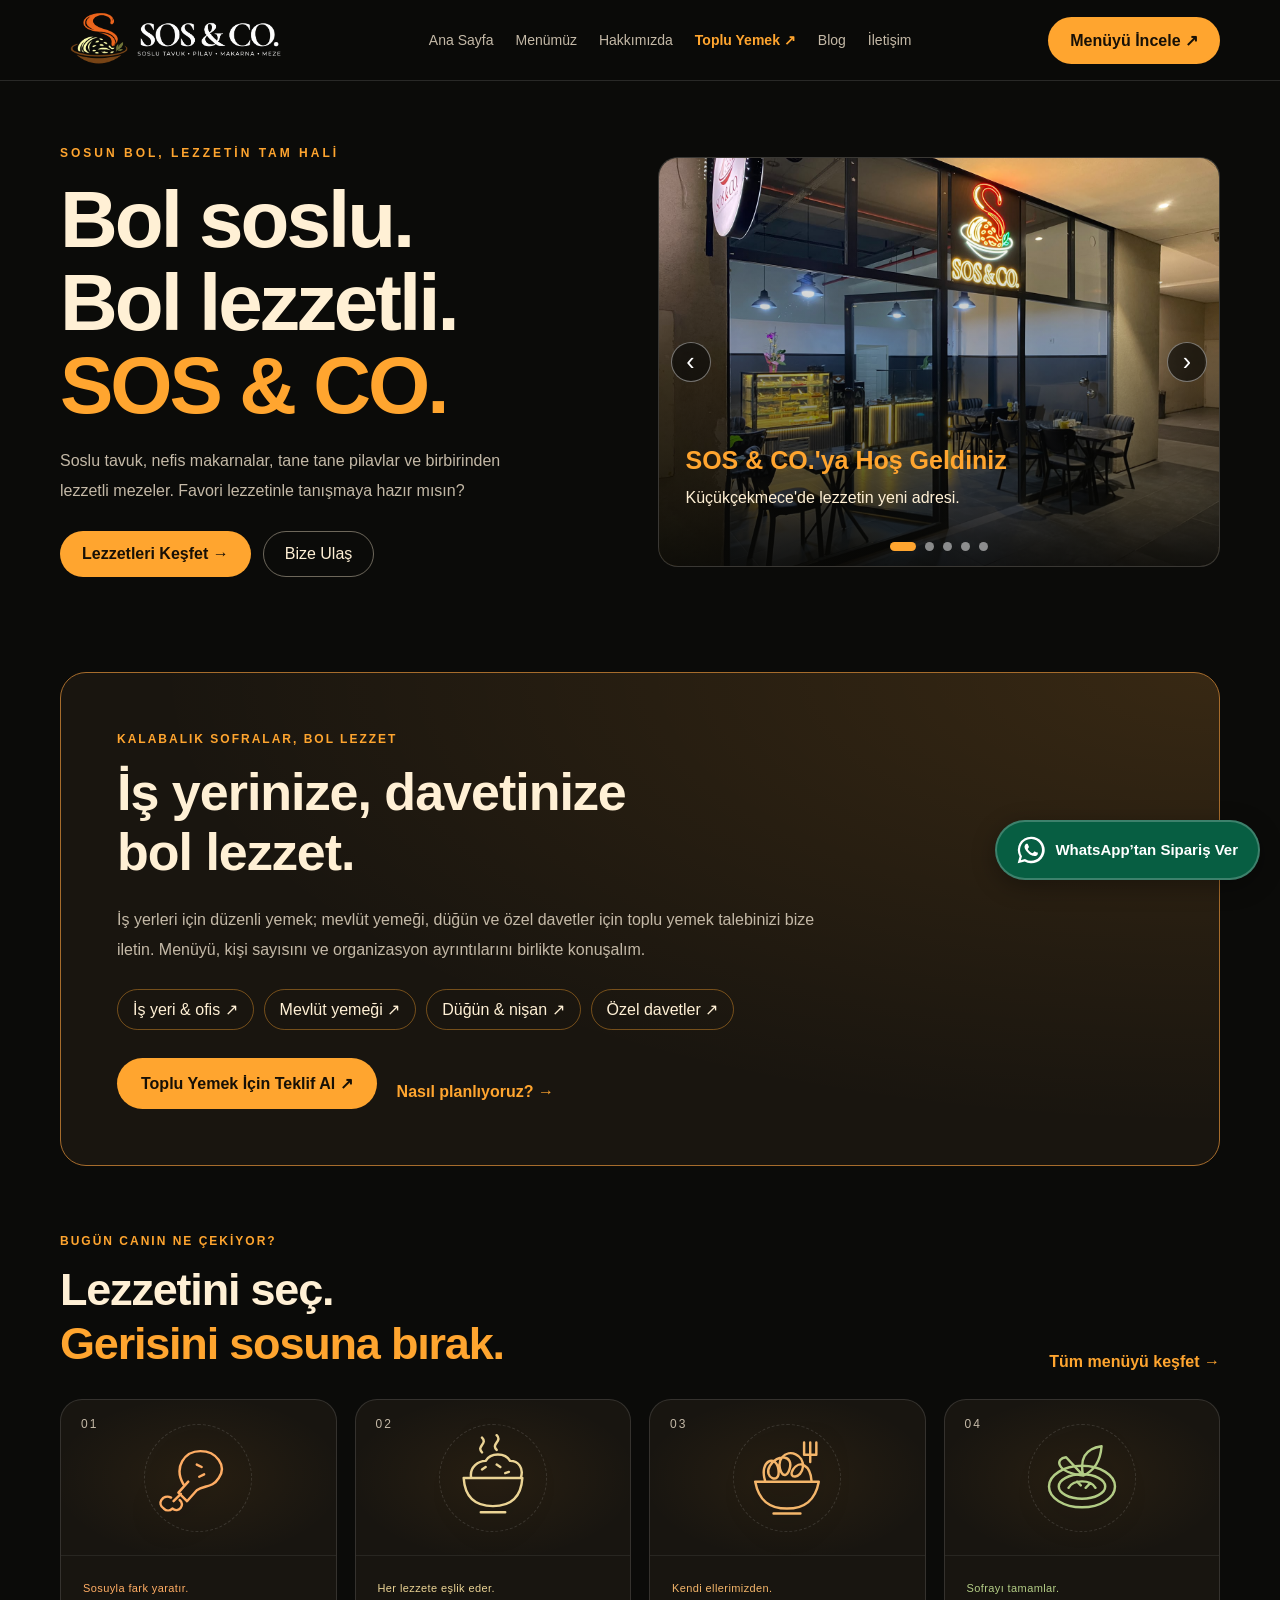
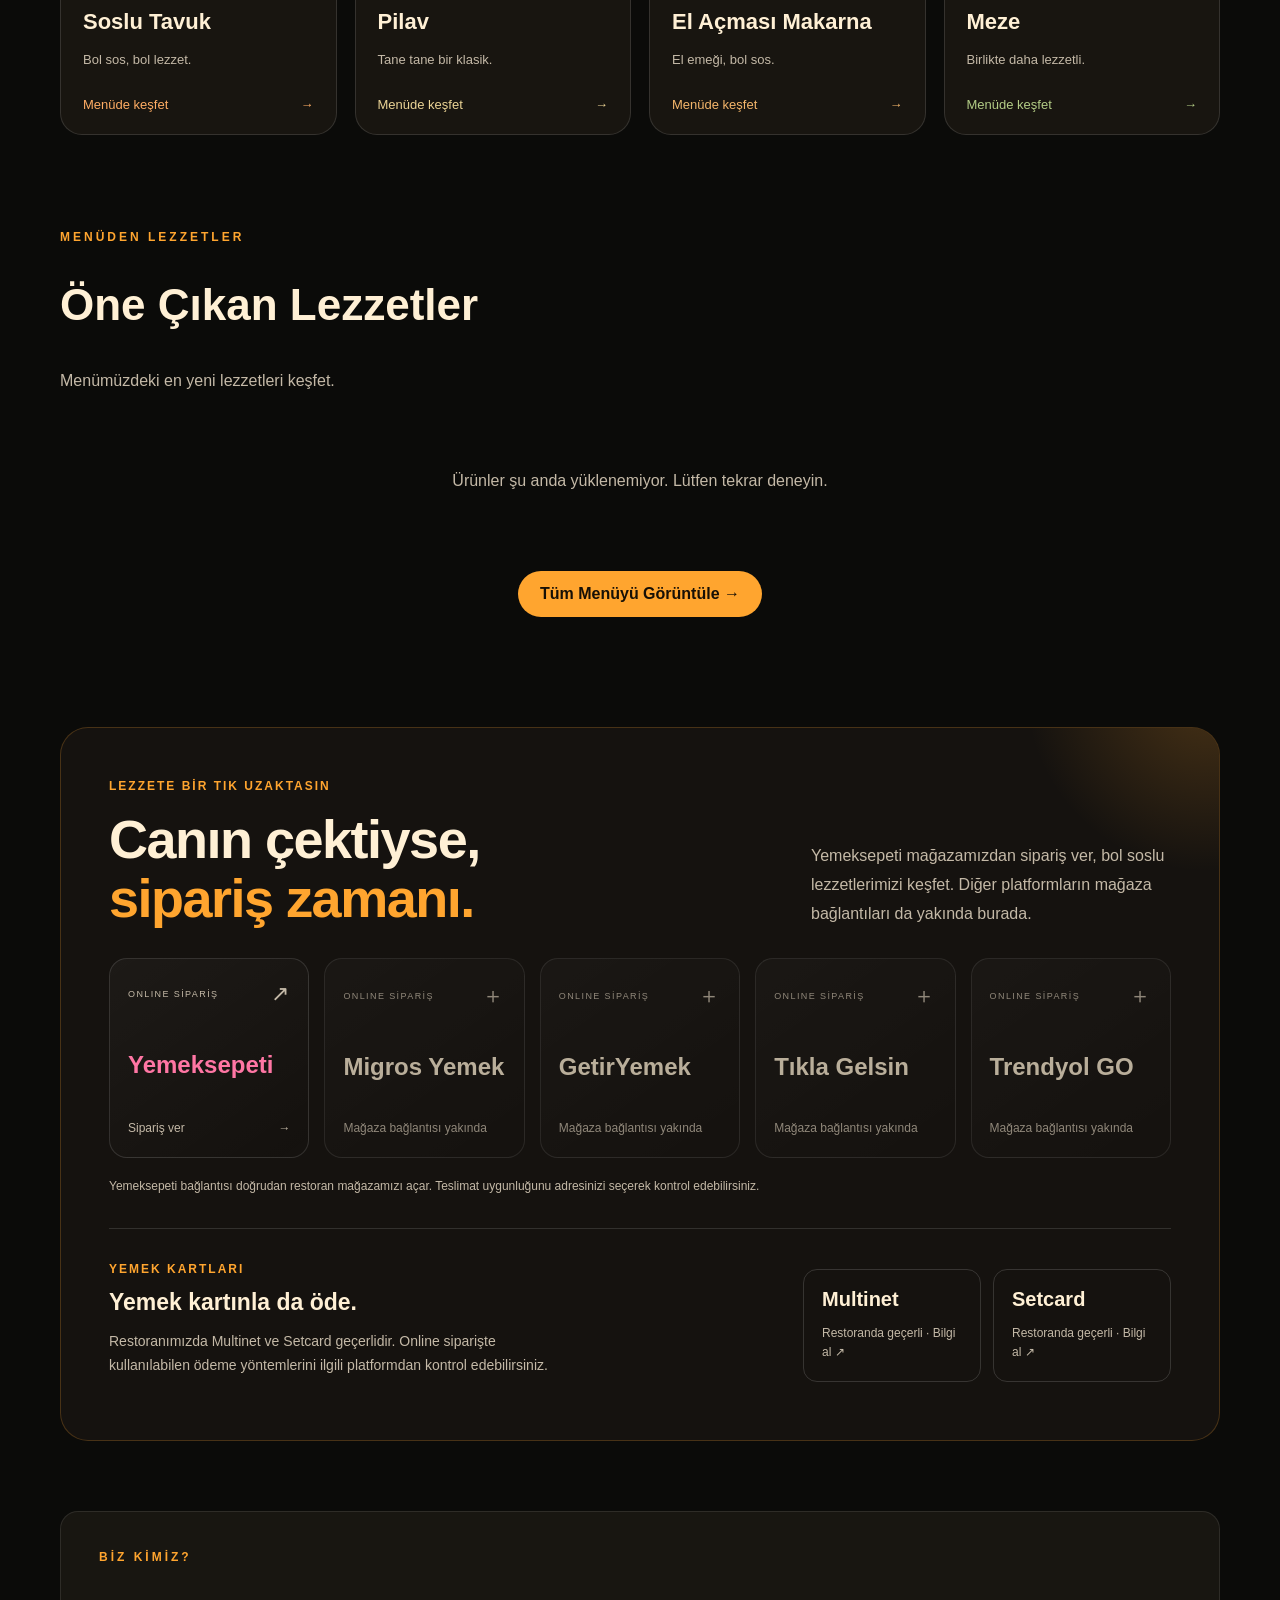
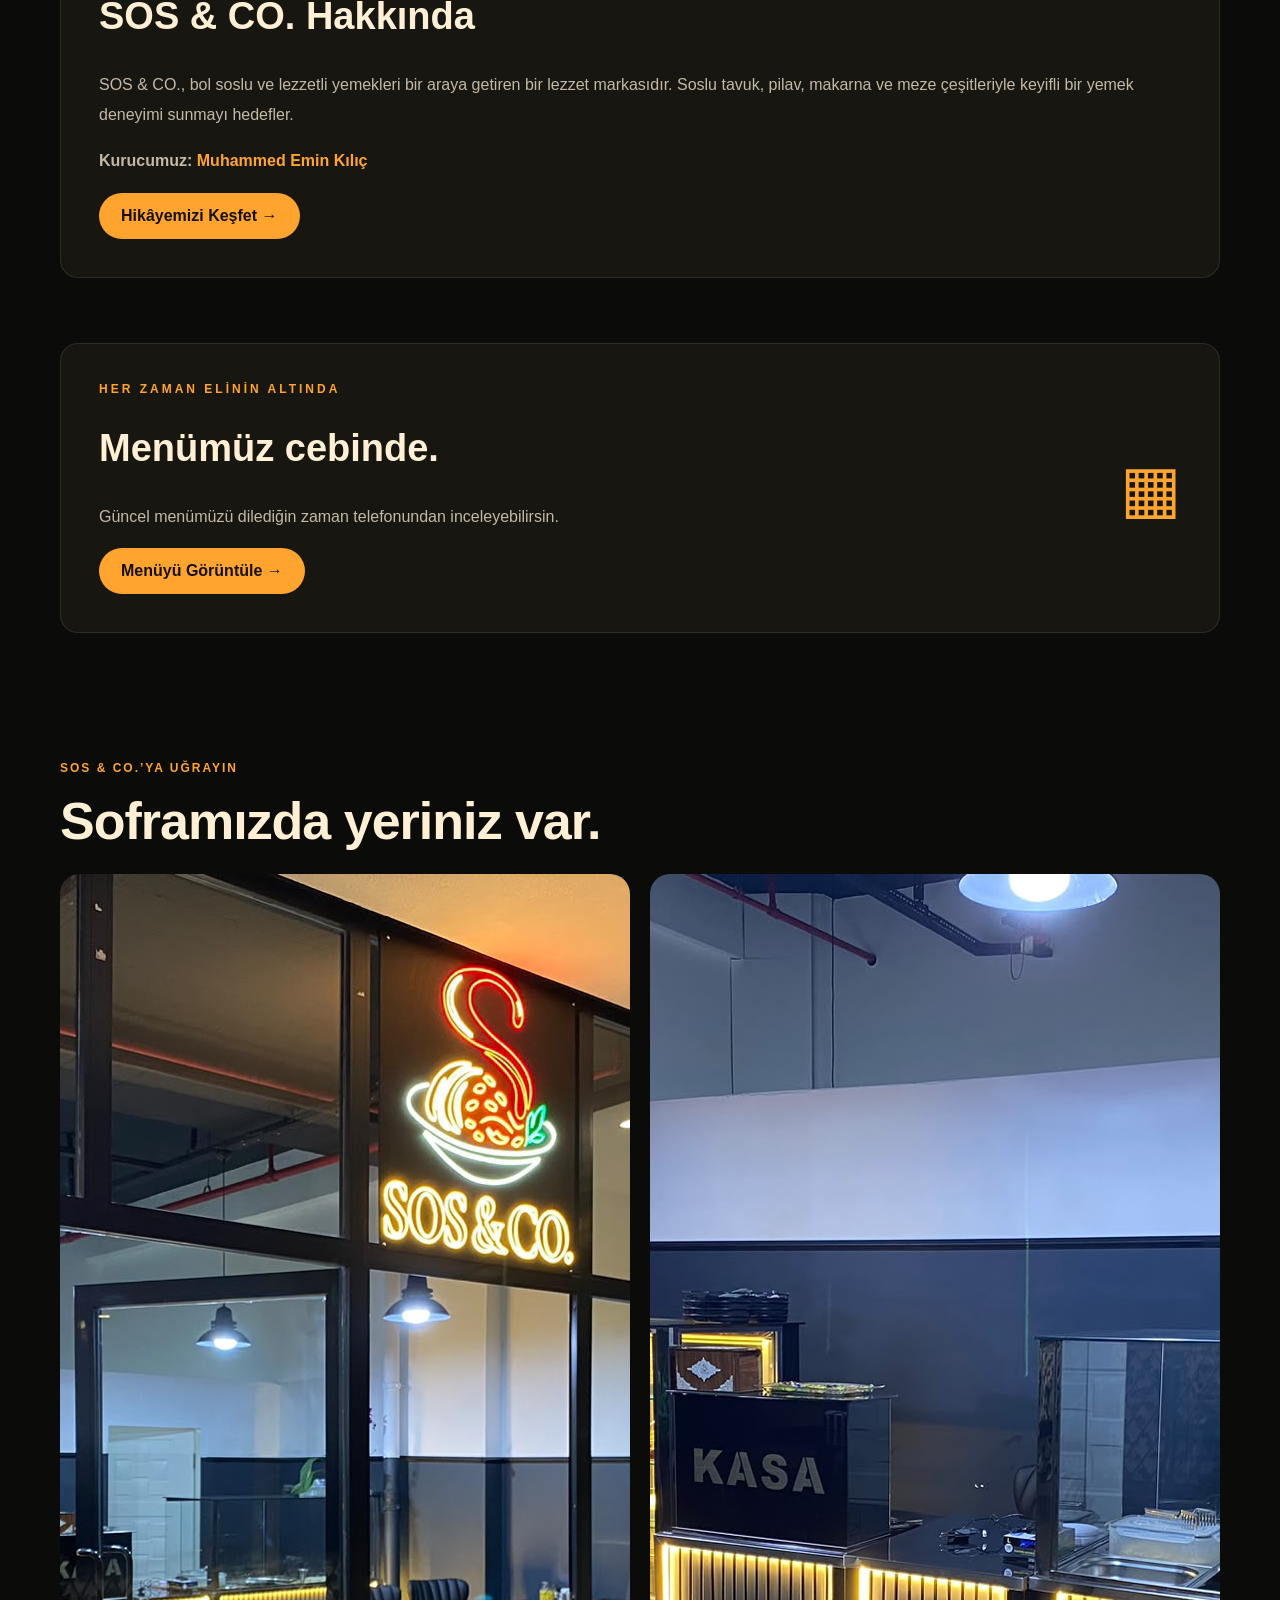
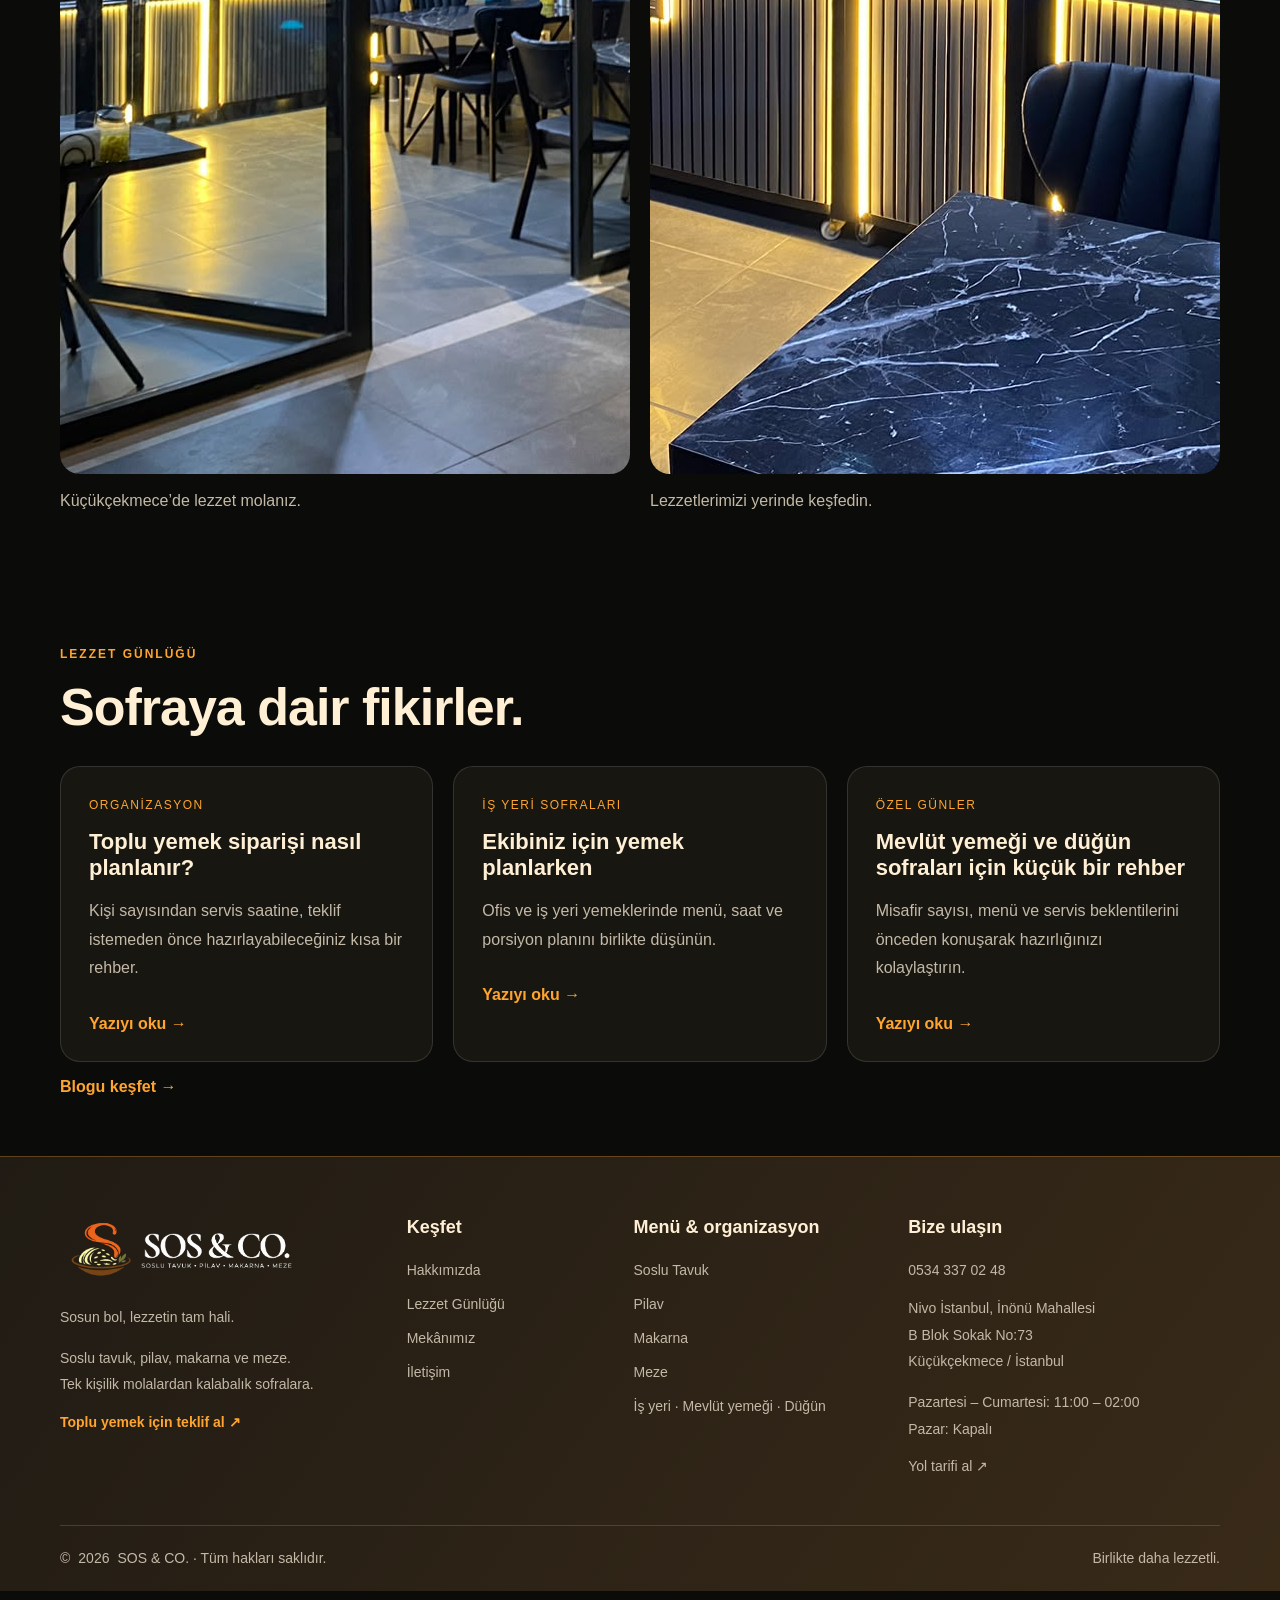
==== commit 12514556: "Separate Tikla Gelsin and Trendyol GO ordering cards" ====
--- a/index.html
+++ b/index.html
@@ -464,7 +464,7 @@
   </div>
 </section>
 
-<section class="site-wrap online-order" id="online-siparis" aria-labelledby="online-title"><div class="online-heading"><div><span class="kicker">LEZZETE BİR TIK UZAKTASIN</span><h2 id="online-title">Canın çektiyse,<br><span>sipariş zamanı.</span></h2></div><p>Yemeksepeti mağazamızdan sipariş ver, bol soslu lezzetlerimizi keşfet. Diğer platformların mağaza bağlantıları da yakında burada.</p></div><div class="platform-grid"><a class="platform-card platform-yemeksepeti" href="https://www.yemeksepeti.com/restaurant/k70w/sos-and-co-k70w" target="_blank" rel="noopener noreferrer" aria-label="SOS & CO. Yemeksepeti mağazasından sipariş ver (yeni sekme)"><span class="platform-top"><span>ONLINE SİPARİŞ</span><span aria-hidden="true">↗</span></span><strong class="platform-name">Yemeksepeti</strong><span class="platform-bottom">Sipariş ver <span aria-hidden="true">→</span></span></a><div class="platform-card platform-migros platform-pending"><span class="platform-top"><span>ONLINE SİPARİŞ</span><span aria-hidden="true">＋</span></span><strong class="platform-name">Migros Yemek</strong><span class="platform-bottom">Mağaza bağlantısı yakında</span></div><div class="platform-card platform-getir platform-pending"><span class="platform-top"><span>ONLINE SİPARİŞ</span><span aria-hidden="true">＋</span></span><strong class="platform-name">GetirYemek</strong><span class="platform-bottom">Mağaza bağlantısı yakında</span></div><div class="platform-card platform-tgo platform-pending"><span class="platform-top"><span>ONLINE SİPARİŞ</span><span aria-hidden="true">＋</span></span><strong class="platform-name">Tıkla Gelsin / GO</strong><span class="platform-bottom">Mağaza bağlantısı yakında</span></div></div><p class="platform-note">Yemeksepeti bağlantısı doğrudan restoran mağazamızı açar. Teslimat uygunluğunu adresinizi seçerek kontrol edebilirsiniz.</p><div class="meal-payments"><div><span class="kicker">YEMEK KARTLARI</span><h3>Yemek kartınla da öde.</h3><p>Restoranımızda Multinet ve Setcard geçerlidir. Online siparişte kullanılabilen ödeme yöntemlerini ilgili platformdan kontrol edebilirsiniz.</p></div><div class="meal-card-list"><a href="https://wa.me/905343370248?text=Merhaba%2C%20Multinet%20ile%20%C3%B6deme%20hakk%C4%B1nda%20bilgi%20alabilir%20miyim%3F" target="_blank" rel="noopener noreferrer" aria-label="Multinet ile ödeme hakkında WhatsApp’tan bilgi al"><span class="meal-name">Multinet</span><span>Restoranda geçerli · Bilgi al ↗</span></a><a href="https://wa.me/905343370248?text=Merhaba%2C%20Setcard%20ile%20%C3%B6deme%20hakk%C4%B1nda%20bilgi%20alabilir%20miyim%3F" target="_blank" rel="noopener noreferrer" aria-label="Setcard ile ödeme hakkında WhatsApp’tan bilgi al"><span class="meal-name">Setcard</span><span>Restoranda geçerli · Bilgi al ↗</span></a></div></div></section>
+<section class="site-wrap online-order" id="online-siparis" aria-labelledby="online-title"><div class="online-heading"><div><span class="kicker">LEZZETE BİR TIK UZAKTASIN</span><h2 id="online-title">Canın çektiyse,<br><span>sipariş zamanı.</span></h2></div><p>Yemeksepeti mağazamızdan sipariş ver, bol soslu lezzetlerimizi keşfet. Diğer platformların mağaza bağlantıları da yakında burada.</p></div><div class="platform-grid"><a class="platform-card platform-yemeksepeti" href="https://www.yemeksepeti.com/restaurant/k70w/sos-and-co-k70w" target="_blank" rel="noopener noreferrer" aria-label="SOS & CO. Yemeksepeti mağazasından sipariş ver (yeni sekme)"><span class="platform-top"><span>ONLINE SİPARİŞ</span><span aria-hidden="true">↗</span></span><strong class="platform-name">Yemeksepeti</strong><span class="platform-bottom">Sipariş ver <span aria-hidden="true">→</span></span></a><div class="platform-card platform-migros platform-pending"><span class="platform-top"><span>ONLINE SİPARİŞ</span><span aria-hidden="true">＋</span></span><strong class="platform-name">Migros Yemek</strong><span class="platform-bottom">Mağaza bağlantısı yakında</span></div><div class="platform-card platform-getir platform-pending"><span class="platform-top"><span>ONLINE SİPARİŞ</span><span aria-hidden="true">＋</span></span><strong class="platform-name">GetirYemek</strong><span class="platform-bottom">Mağaza bağlantısı yakında</span></div><div class="platform-card platform-tgo platform-pending"><span class="platform-top"><span>ONLINE SİPARİŞ</span><span aria-hidden="true">＋</span></span><strong class="platform-name">Tıkla Gelsin</strong><span class="platform-bottom">Mağaza bağlantısı yakında</span></div><div class="platform-card platform-trendyol platform-pending"><span class="platform-top"><span>ONLINE SİPARİŞ</span><span aria-hidden="true">＋</span></span><strong class="platform-name">Trendyol GO</strong><span class="platform-bottom">Mağaza bağlantısı yakında</span></div></div><p class="platform-note">Yemeksepeti bağlantısı doğrudan restoran mağazamızı açar. Teslimat uygunluğunu adresinizi seçerek kontrol edebilirsiniz.</p><div class="meal-payments"><div><span class="kicker">YEMEK KARTLARI</span><h3>Yemek kartınla da öde.</h3><p>Restoranımızda Multinet ve Setcard geçerlidir. Online siparişte kullanılabilen ödeme yöntemlerini ilgili platformdan kontrol edebilirsiniz.</p></div><div class="meal-card-list"><a href="https://wa.me/905343370248?text=Merhaba%2C%20Multinet%20ile%20%C3%B6deme%20hakk%C4%B1nda%20bilgi%20alabilir%20miyim%3F" target="_blank" rel="noopener noreferrer" aria-label="Multinet ile ödeme hakkında WhatsApp’tan bilgi al"><span class="meal-name">Multinet</span><span>Restoranda geçerli · Bilgi al ↗</span></a><a href="https://wa.me/905343370248?text=Merhaba%2C%20Setcard%20ile%20%C3%B6deme%20hakk%C4%B1nda%20bilgi%20alabilir%20miyim%3F" target="_blank" rel="noopener noreferrer" aria-label="Setcard ile ödeme hakkında WhatsApp’tan bilgi al"><span class="meal-name">Setcard</span><span>Restoranda geçerli · Bilgi al ↗</span></a></div></div></section>
 <section class="container about-section" id="hakkimizda">
   <div class="eyebrow">BİZ KİMİZ?</div>
   <h2>SOS & CO. Hakkında</h2>
--- a/site.css
+++ b/site.css
@@ -50,3 +50,6 @@
 .taste-section{padding-block:35px 65px}.taste-heading{display:flex;justify-content:space-between;align-items:end;gap:25px;margin-bottom:28px}.taste-heading h2{font-size:clamp(30px,4vw,45px);line-height:1.2;letter-spacing:-1.2px;margin:14px 0 0}.taste-heading h2 span{color:var(--orange)}.taste-grid{display:grid;grid-template-columns:repeat(4,minmax(0,1fr));gap:18px}.taste-card{--taste-color:#ffad64;display:block;position:relative;border:1px solid #ffffff20;border-radius:22px;overflow:hidden;background:#181510;transition:transform .3s,border-color .3s,box-shadow .3s;min-width:0}.taste-pilav{--taste-color:#ebd495}.taste-makarna{--taste-color:#f4b66b}.taste-meze{--taste-color:#b3cd86}.taste-visual{height:155px;display:grid;place-items:center;position:relative;overflow:hidden;background:radial-gradient(ellipse at center,#ffa52f12,transparent 75%);color:var(--taste-color)}.taste-number{position:absolute;left:20px;top:18px;font:12px/1 Arial,sans-serif;letter-spacing:2px;color:var(--muted)}.taste-icon{width:88px;height:88px;z-index:1;animation:food-bob 5s ease-in-out infinite;filter:drop-shadow(0 8px 16px #0005)}.taste-pilav .taste-icon{animation-delay:-1s}.taste-makarna .taste-icon{animation-delay:-2s}.taste-meze .taste-icon{animation-delay:-3s}.taste-orbit{position:absolute;width:108px;height:108px;border:1px dashed #ffffff20;border-radius:50%;animation:food-orbit 28s linear infinite}.taste-content{padding:22px;border-top:1px solid #ffffff12}.taste-caption{font-size:11px;letter-spacing:.4px;color:var(--taste-color)}.taste-content h3{font-size:22px;line-height:1.3;margin:12px 0}.taste-content p{color:var(--muted);font-size:13px;line-height:1.7;margin:0}.taste-action{display:flex;justify-content:space-between;align-items:center;color:var(--taste-color);font-size:13px;margin-top:26px}.taste-action>span{transition:transform .3s}.taste-card:hover,.taste-card:focus-visible{transform:translateY(-7px);border-color:var(--taste-color);box-shadow:0 15px 30px #0004}.taste-card:hover .taste-action>span{transform:translateX(5px)}.food-steam{animation:steam-rise 3s ease-in-out infinite}.platform-pending{opacity:.7}.platform-pending:hover{transform:none;box-shadow:none;border-color:#ffffff20}.platform-yemeksepeti{--platform-accent:#ff4384}.platform-yemeksepeti .platform-name{color:#ff76a4}.meal-card-list>a{min-width:165px}.meal-card-list>a>span:last-child{max-width:140px;line-height:1.6}
 @keyframes food-bob{0%,100%{transform:translateY(0) rotate(-3deg)}50%{transform:translateY(-7px) rotate(3deg)}}@keyframes food-orbit{to{transform:rotate(360deg)}}@keyframes steam-rise{0%,100%{opacity:.4}50%{opacity:1}}
 @media(max-width:950px){.taste-grid{grid-template-columns:repeat(2,minmax(0,1fr))}}@media(max-width:480px){.taste-heading{align-items:start;flex-direction:column}.taste-grid{gap:12px}.taste-visual{height:125px}.taste-content{padding:16px}.taste-content h3{font-size:19px;min-height:50px}.taste-icon{width:75px;height:75px}.taste-caption{font-size:10px}.taste-action{font-size:12px}.meal-card-list>a{min-width:0}}
+
+/* Keep Tıkla Gelsin and Trendyol GO as separate order platforms. */
+@media (min-width: 1100px) { .platform-grid { grid-template-columns: repeat(5, minmax(0, 1fr)); } }
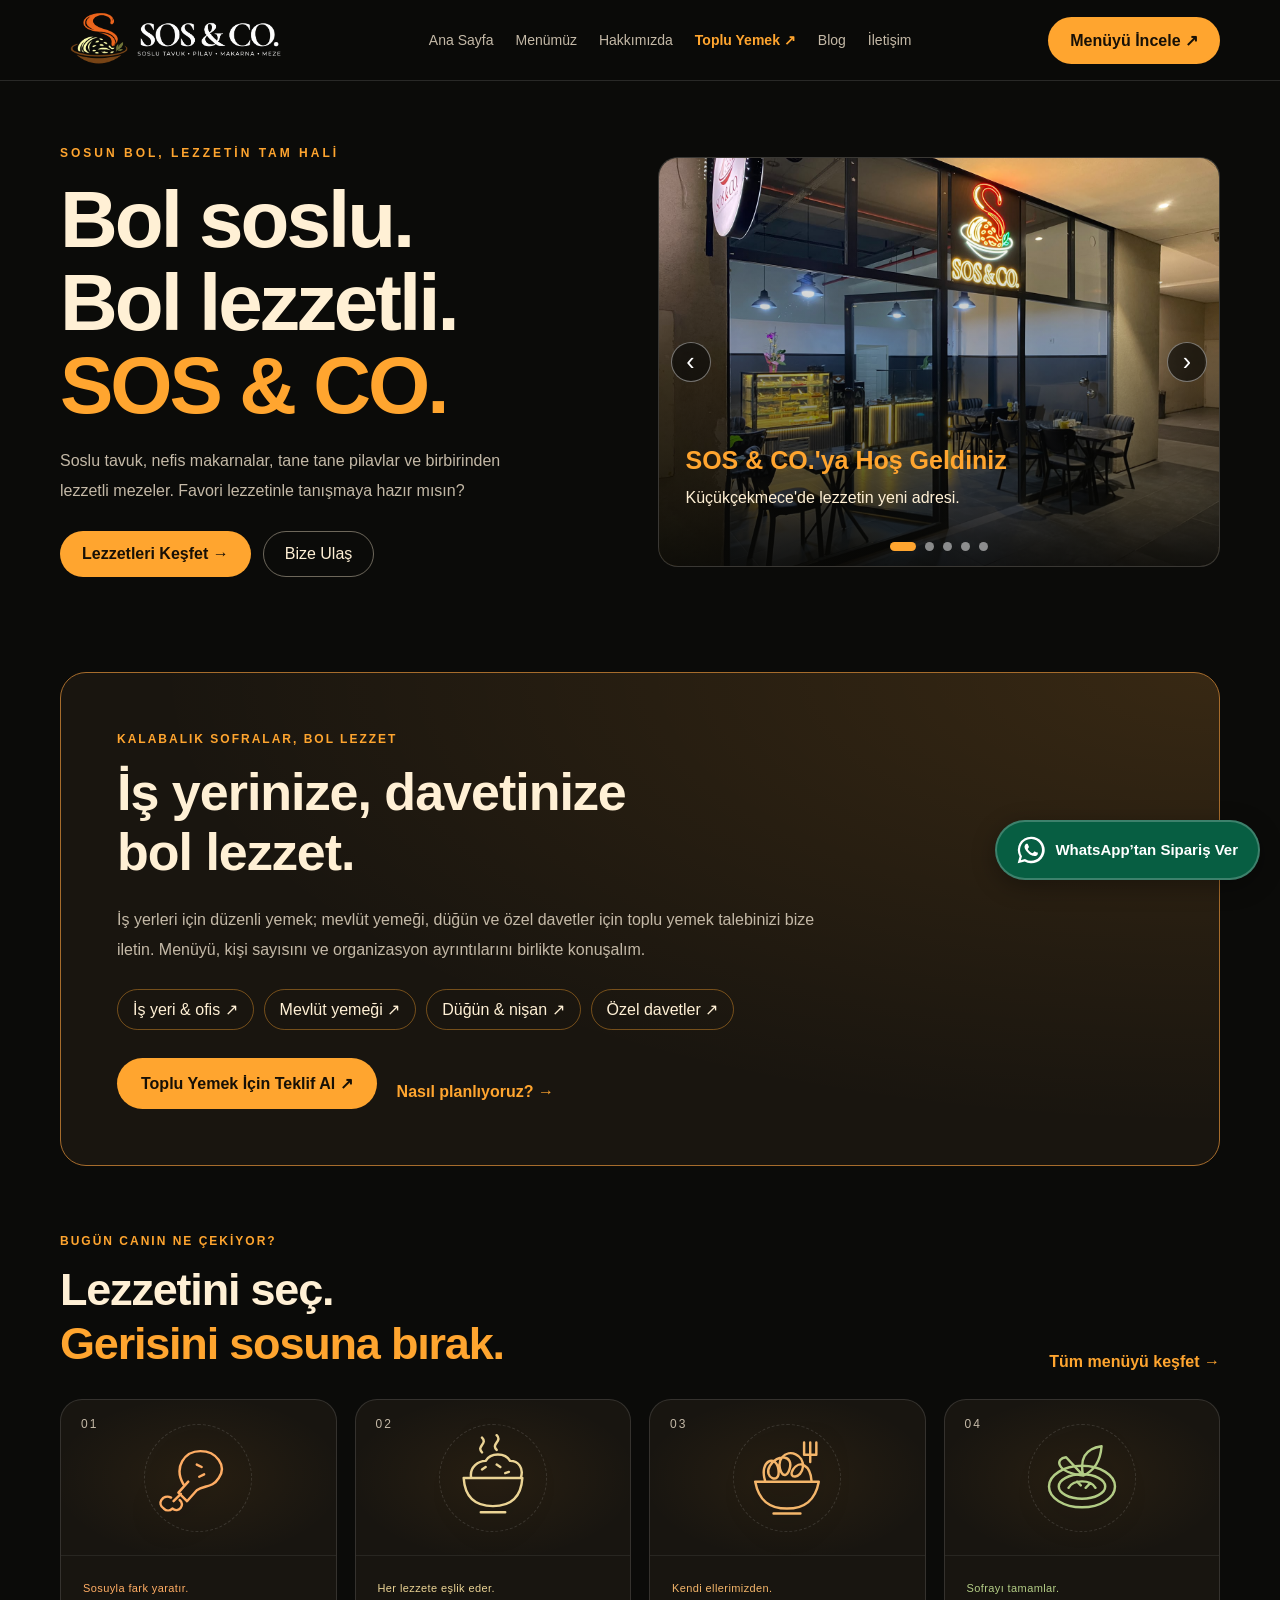
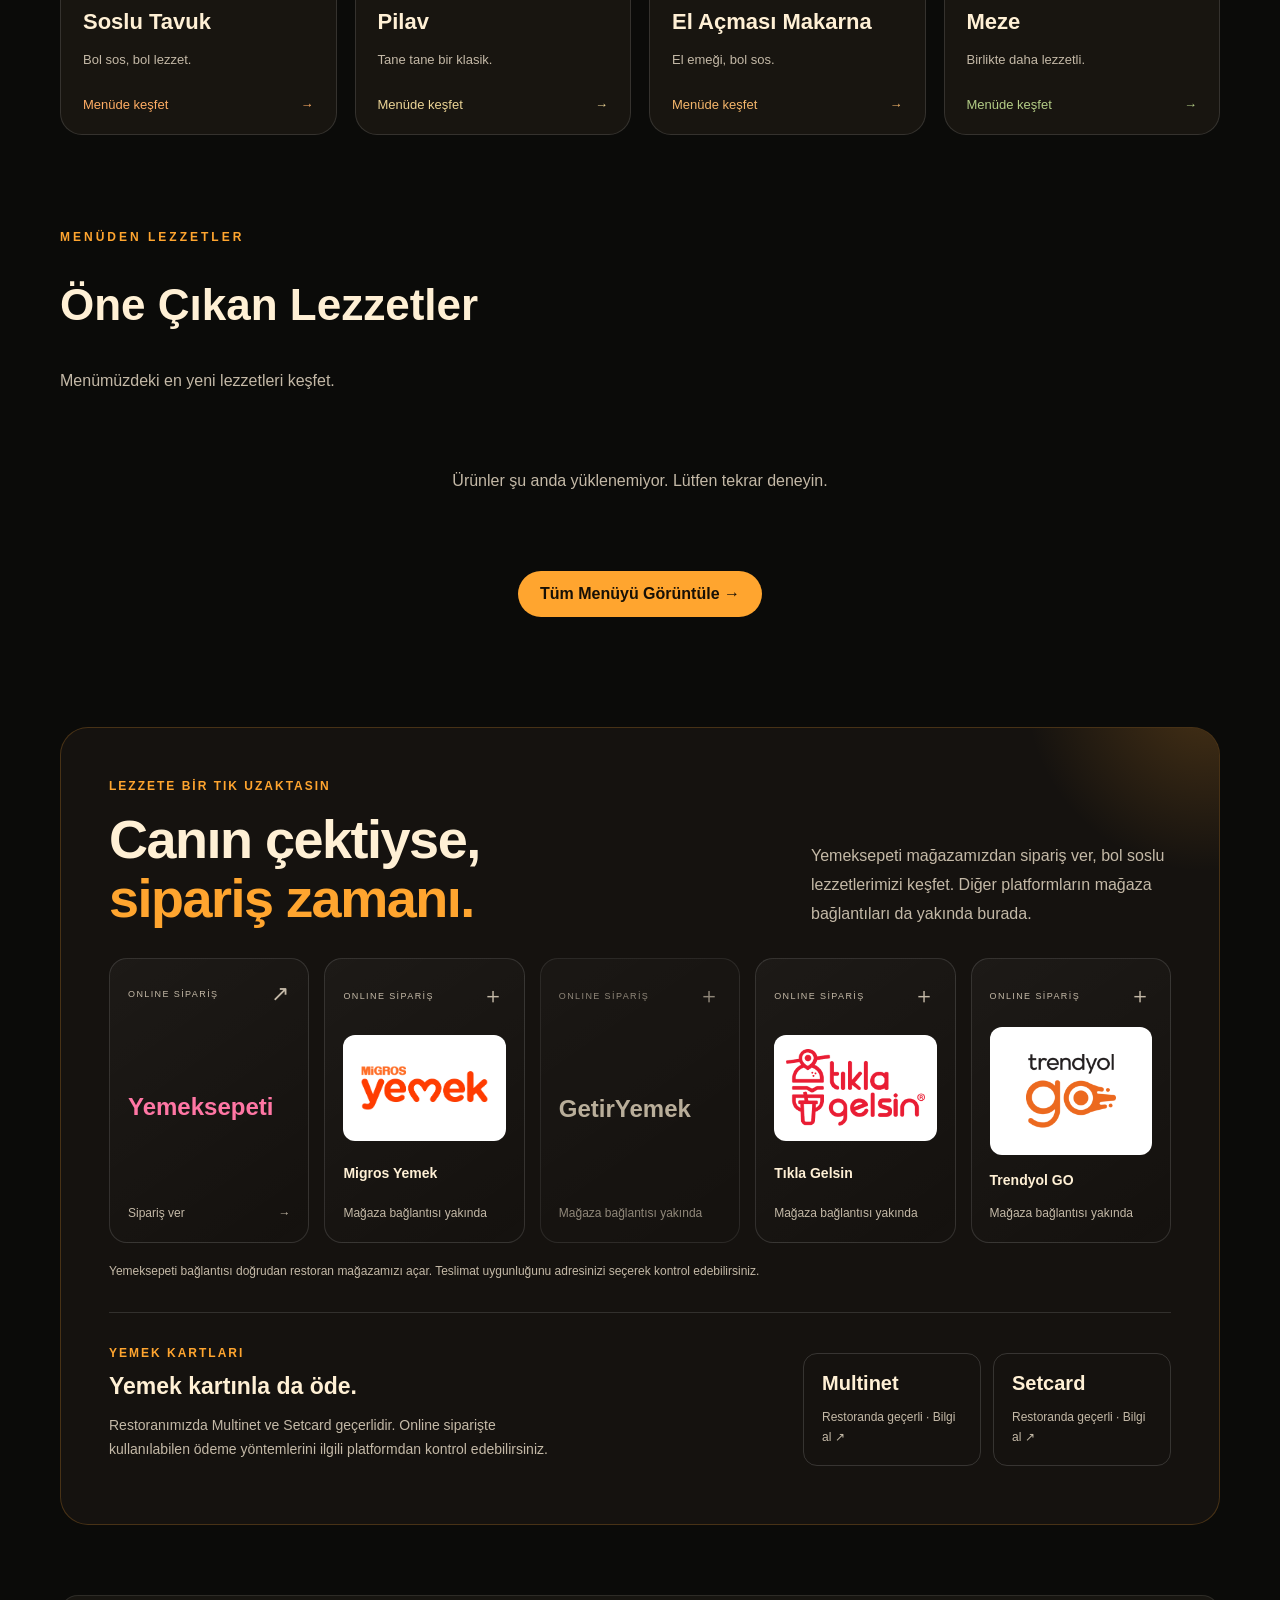
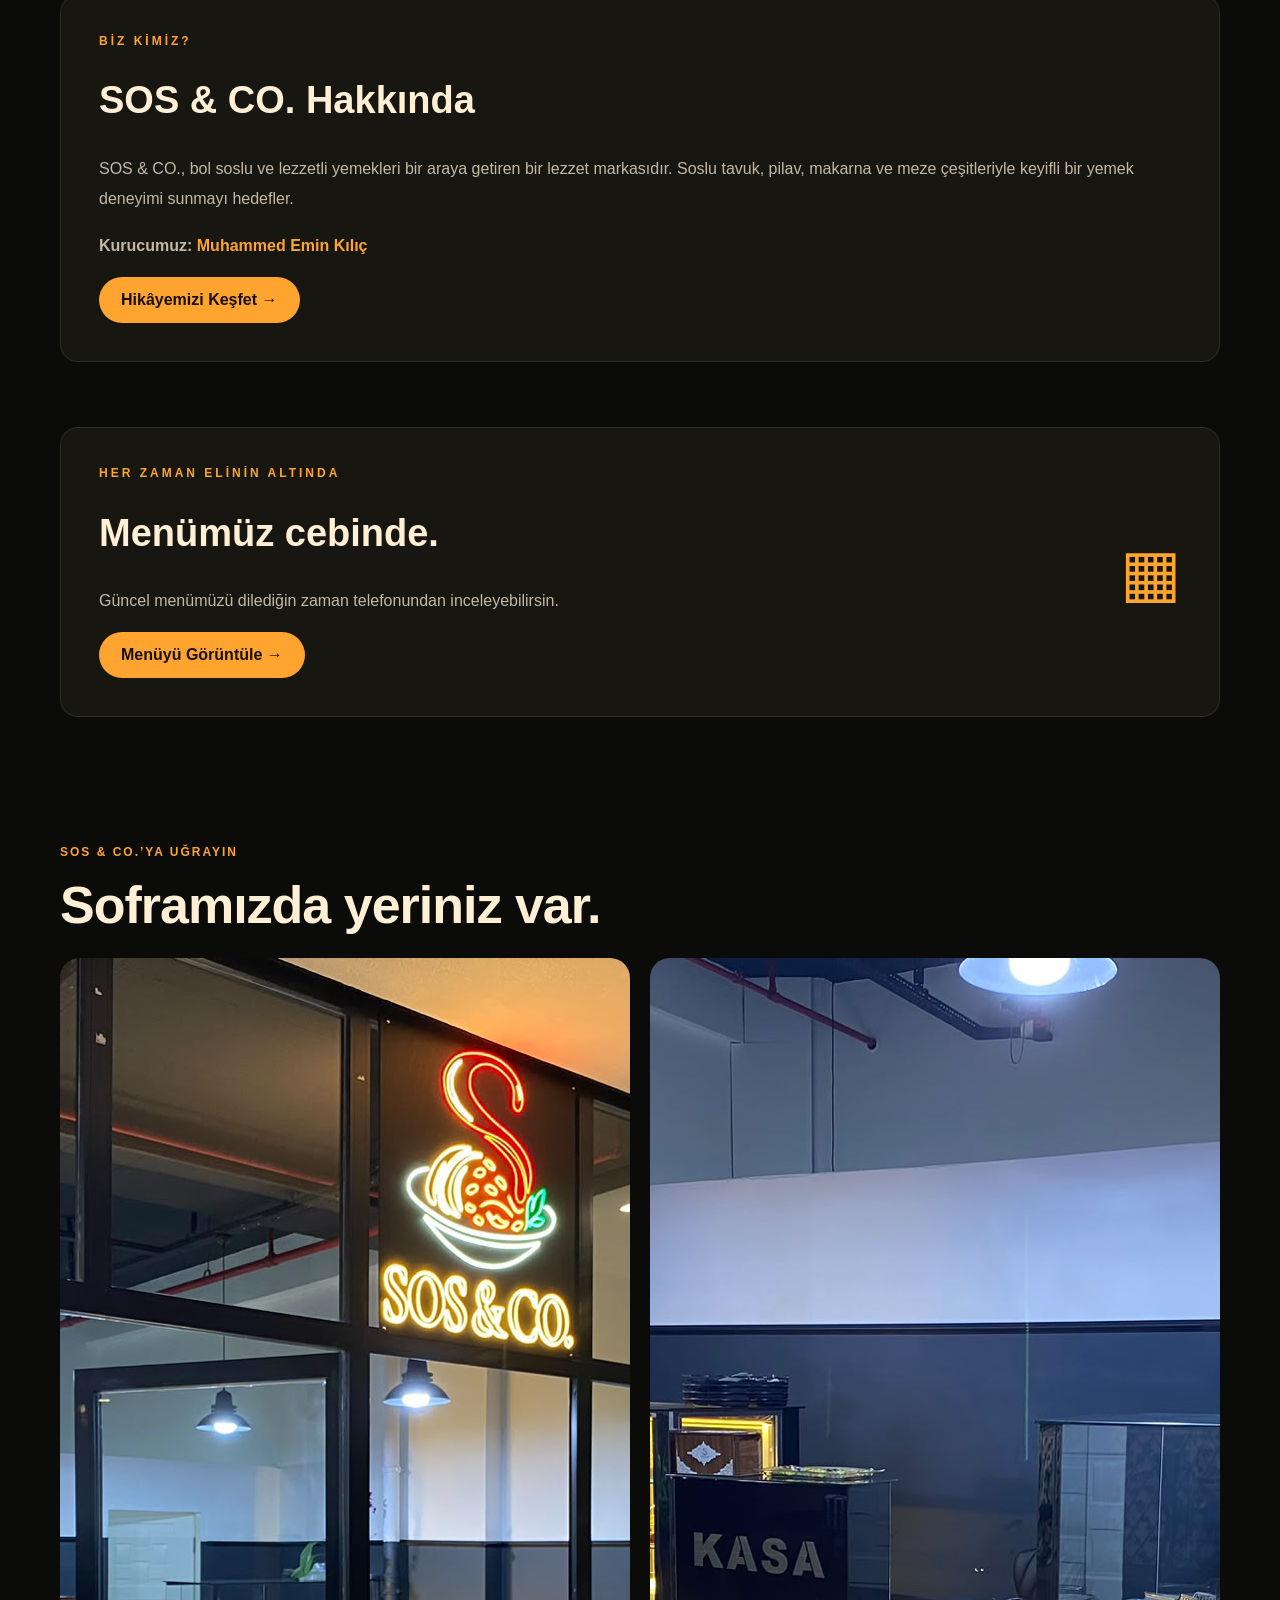
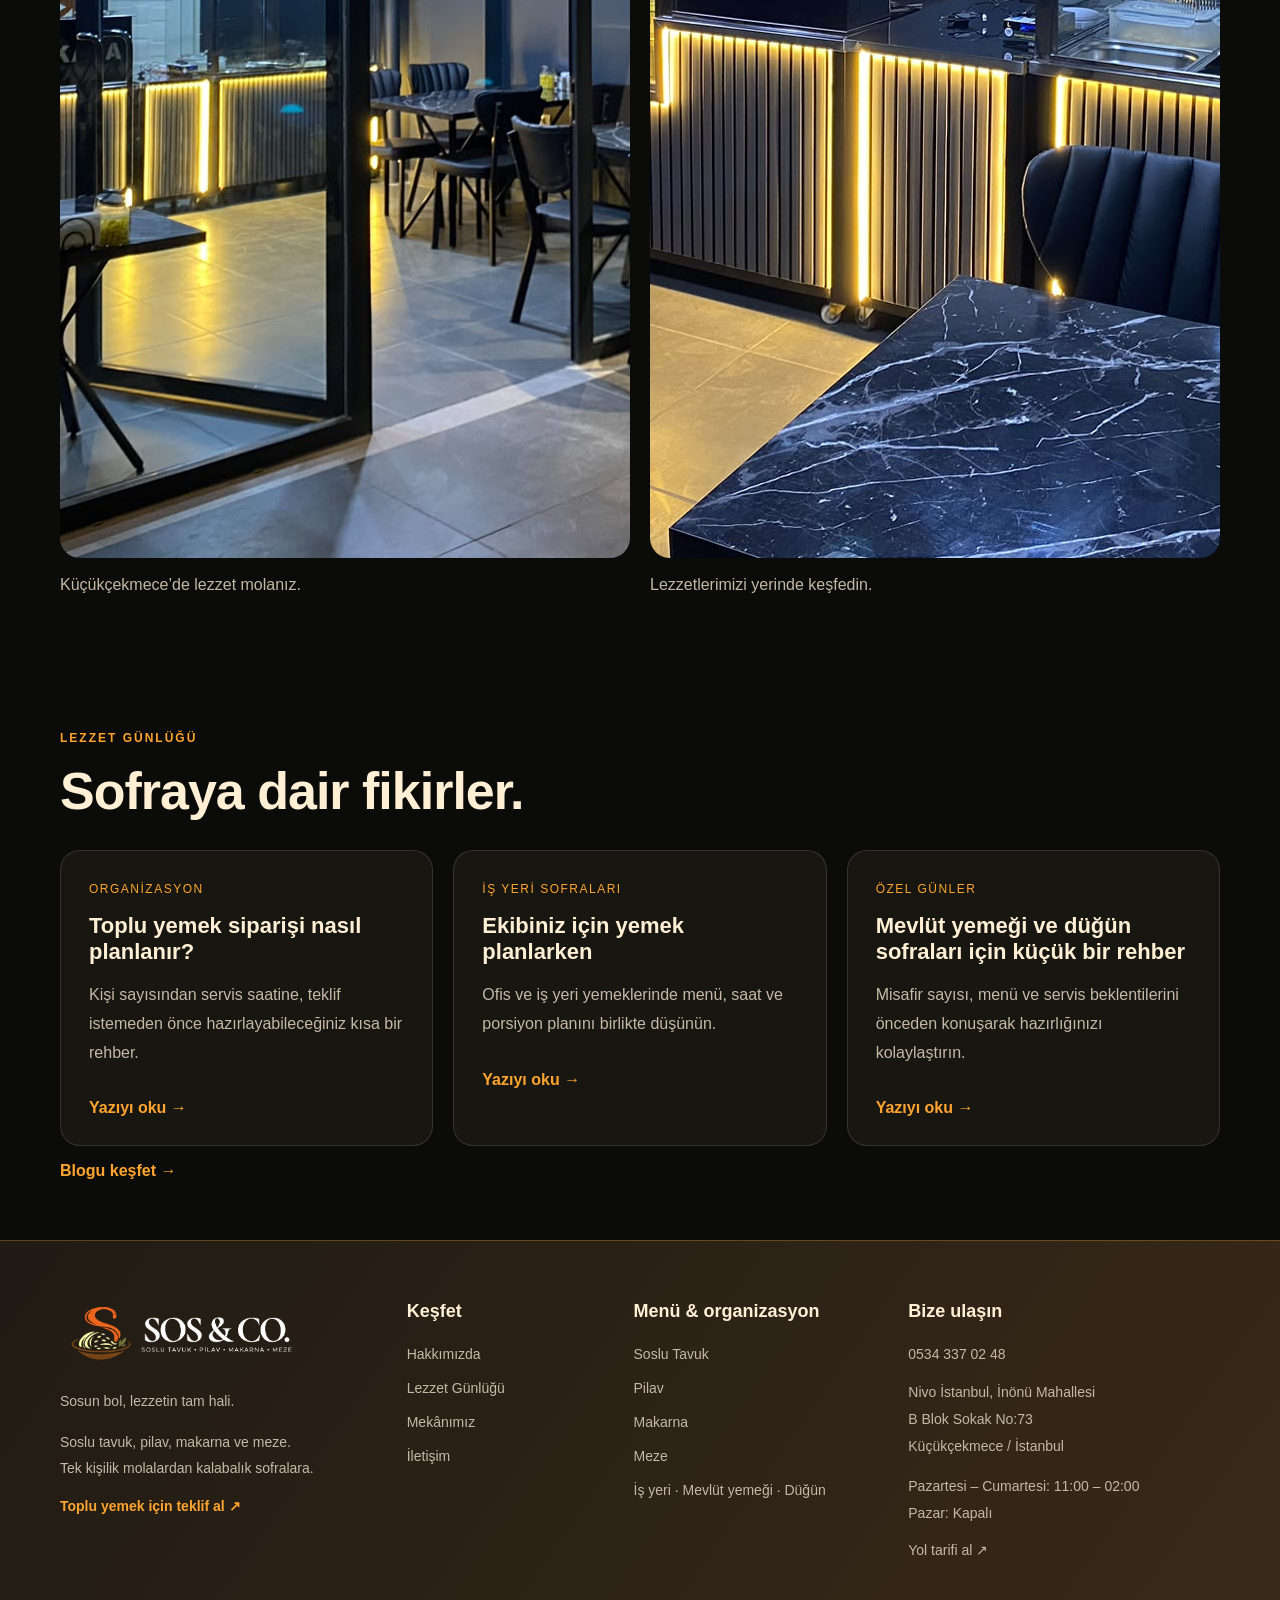
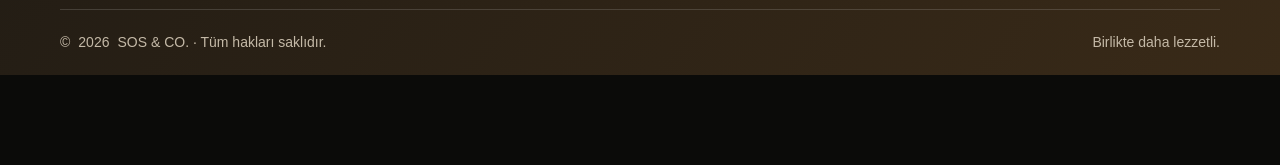
==== commit 31c26512: "Add supplied Migros Yemek, Tikla Gelsin and Trendyol GO logos" ====
--- a/index.html
+++ b/index.html
@@ -464,7 +464,7 @@
   </div>
 </section>
 
-<section class="site-wrap online-order" id="online-siparis" aria-labelledby="online-title"><div class="online-heading"><div><span class="kicker">LEZZETE BİR TIK UZAKTASIN</span><h2 id="online-title">Canın çektiyse,<br><span>sipariş zamanı.</span></h2></div><p>Yemeksepeti mağazamızdan sipariş ver, bol soslu lezzetlerimizi keşfet. Diğer platformların mağaza bağlantıları da yakında burada.</p></div><div class="platform-grid"><a class="platform-card platform-yemeksepeti" href="https://www.yemeksepeti.com/restaurant/k70w/sos-and-co-k70w" target="_blank" rel="noopener noreferrer" aria-label="SOS & CO. Yemeksepeti mağazasından sipariş ver (yeni sekme)"><span class="platform-top"><span>ONLINE SİPARİŞ</span><span aria-hidden="true">↗</span></span><strong class="platform-name">Yemeksepeti</strong><span class="platform-bottom">Sipariş ver <span aria-hidden="true">→</span></span></a><div class="platform-card platform-migros platform-pending"><span class="platform-top"><span>ONLINE SİPARİŞ</span><span aria-hidden="true">＋</span></span><strong class="platform-name">Migros Yemek</strong><span class="platform-bottom">Mağaza bağlantısı yakında</span></div><div class="platform-card platform-getir platform-pending"><span class="platform-top"><span>ONLINE SİPARİŞ</span><span aria-hidden="true">＋</span></span><strong class="platform-name">GetirYemek</strong><span class="platform-bottom">Mağaza bağlantısı yakında</span></div><div class="platform-card platform-tgo platform-pending"><span class="platform-top"><span>ONLINE SİPARİŞ</span><span aria-hidden="true">＋</span></span><strong class="platform-name">Tıkla Gelsin</strong><span class="platform-bottom">Mağaza bağlantısı yakında</span></div><div class="platform-card platform-trendyol platform-pending"><span class="platform-top"><span>ONLINE SİPARİŞ</span><span aria-hidden="true">＋</span></span><strong class="platform-name">Trendyol GO</strong><span class="platform-bottom">Mağaza bağlantısı yakında</span></div></div><p class="platform-note">Yemeksepeti bağlantısı doğrudan restoran mağazamızı açar. Teslimat uygunluğunu adresinizi seçerek kontrol edebilirsiniz.</p><div class="meal-payments"><div><span class="kicker">YEMEK KARTLARI</span><h3>Yemek kartınla da öde.</h3><p>Restoranımızda Multinet ve Setcard geçerlidir. Online siparişte kullanılabilen ödeme yöntemlerini ilgili platformdan kontrol edebilirsiniz.</p></div><div class="meal-card-list"><a href="https://wa.me/905343370248?text=Merhaba%2C%20Multinet%20ile%20%C3%B6deme%20hakk%C4%B1nda%20bilgi%20alabilir%20miyim%3F" target="_blank" rel="noopener noreferrer" aria-label="Multinet ile ödeme hakkında WhatsApp’tan bilgi al"><span class="meal-name">Multinet</span><span>Restoranda geçerli · Bilgi al ↗</span></a><a href="https://wa.me/905343370248?text=Merhaba%2C%20Setcard%20ile%20%C3%B6deme%20hakk%C4%B1nda%20bilgi%20alabilir%20miyim%3F" target="_blank" rel="noopener noreferrer" aria-label="Setcard ile ödeme hakkında WhatsApp’tan bilgi al"><span class="meal-name">Setcard</span><span>Restoranda geçerli · Bilgi al ↗</span></a></div></div></section>
+<section class="site-wrap online-order" id="online-siparis" aria-labelledby="online-title"><div class="online-heading"><div><span class="kicker">LEZZETE BİR TIK UZAKTASIN</span><h2 id="online-title">Canın çektiyse,<br><span>sipariş zamanı.</span></h2></div><p>Yemeksepeti mağazamızdan sipariş ver, bol soslu lezzetlerimizi keşfet. Diğer platformların mağaza bağlantıları da yakında burada.</p></div><div class="platform-grid"><a class="platform-card platform-yemeksepeti" href="https://www.yemeksepeti.com/restaurant/k70w/sos-and-co-k70w" target="_blank" rel="noopener noreferrer" aria-label="SOS & CO. Yemeksepeti mağazasından sipariş ver (yeni sekme)"><span class="platform-top"><span>ONLINE SİPARİŞ</span><span aria-hidden="true">↗</span></span><strong class="platform-name">Yemeksepeti</strong><span class="platform-bottom">Sipariş ver <span aria-hidden="true">→</span></span></a><div class="platform-card platform-migros platform-pending"><span class="platform-top"><span>ONLINE SİPARİŞ</span><span aria-hidden="true">＋</span></span><span class="platform-artwork"><img src="assets/platforms/migros-yemek.webp" alt="Migros Yemek" loading="lazy"></span><strong class="platform-name platform-caption">Migros Yemek</strong><span class="platform-bottom">Mağaza bağlantısı yakında</span></div><div class="platform-card platform-getir platform-pending"><span class="platform-top"><span>ONLINE SİPARİŞ</span><span aria-hidden="true">＋</span></span><strong class="platform-name">GetirYemek</strong><span class="platform-bottom">Mağaza bağlantısı yakında</span></div><div class="platform-card platform-tgo platform-pending"><span class="platform-top"><span>ONLINE SİPARİŞ</span><span aria-hidden="true">＋</span></span><span class="platform-artwork"><img src="assets/platforms/tikla-gelsin.png" alt="Tıkla Gelsin" loading="lazy"></span><strong class="platform-name platform-caption">Tıkla Gelsin</strong><span class="platform-bottom">Mağaza bağlantısı yakında</span></div><div class="platform-card platform-trendyol platform-pending"><span class="platform-top"><span>ONLINE SİPARİŞ</span><span aria-hidden="true">＋</span></span><span class="platform-artwork"><img src="assets/platforms/trendyol-go.png" alt="Trendyol GO" loading="lazy"></span><strong class="platform-name platform-caption">Trendyol GO</strong><span class="platform-bottom">Mağaza bağlantısı yakında</span></div></div><p class="platform-note">Yemeksepeti bağlantısı doğrudan restoran mağazamızı açar. Teslimat uygunluğunu adresinizi seçerek kontrol edebilirsiniz.</p><div class="meal-payments"><div><span class="kicker">YEMEK KARTLARI</span><h3>Yemek kartınla da öde.</h3><p>Restoranımızda Multinet ve Setcard geçerlidir. Online siparişte kullanılabilen ödeme yöntemlerini ilgili platformdan kontrol edebilirsiniz.</p></div><div class="meal-card-list"><a href="https://wa.me/905343370248?text=Merhaba%2C%20Multinet%20ile%20%C3%B6deme%20hakk%C4%B1nda%20bilgi%20alabilir%20miyim%3F" target="_blank" rel="noopener noreferrer" aria-label="Multinet ile ödeme hakkında WhatsApp’tan bilgi al"><span class="meal-name">Multinet</span><span>Restoranda geçerli · Bilgi al ↗</span></a><a href="https://wa.me/905343370248?text=Merhaba%2C%20Setcard%20ile%20%C3%B6deme%20hakk%C4%B1nda%20bilgi%20alabilir%20miyim%3F" target="_blank" rel="noopener noreferrer" aria-label="Setcard ile ödeme hakkında WhatsApp’tan bilgi al"><span class="meal-name">Setcard</span><span>Restoranda geçerli · Bilgi al ↗</span></a></div></div></section>
 <section class="container about-section" id="hakkimizda">
   <div class="eyebrow">BİZ KİMİZ?</div>
   <h2>SOS & CO. Hakkında</h2>
--- a/site.css
+++ b/site.css
@@ -53,3 +53,12 @@
 
 /* Keep Tıkla Gelsin and Trendyol GO as separate order platforms. */
 @media (min-width: 1100px) { .platform-grid { grid-template-columns: repeat(5, minmax(0, 1fr)); } }
+
+/* User-supplied original marketplace logos; contain preserves their proportions. */
+.platform-artwork { display: flex; align-items: center; justify-content: center; min-height: 105px; padding: 14px 12px; background: #fff; border-radius: 12px; }
+.platform-artwork img { display: block; width: 100%; height: 78px; object-fit: contain; }
+.platform-trendyol .platform-artwork img { height: 100px; }
+.platform-card:has(.platform-artwork) { gap: 16px; }
+.platform-caption { font-size: 14px; }
+.platform-pending:has(.platform-artwork) { opacity: 1; }
+@media (max-width: 480px) { .platform-artwork { min-height: 92px; padding: 12px 8px; } .platform-artwork img { height: 64px; } .platform-trendyol .platform-artwork img { height: 82px; } }
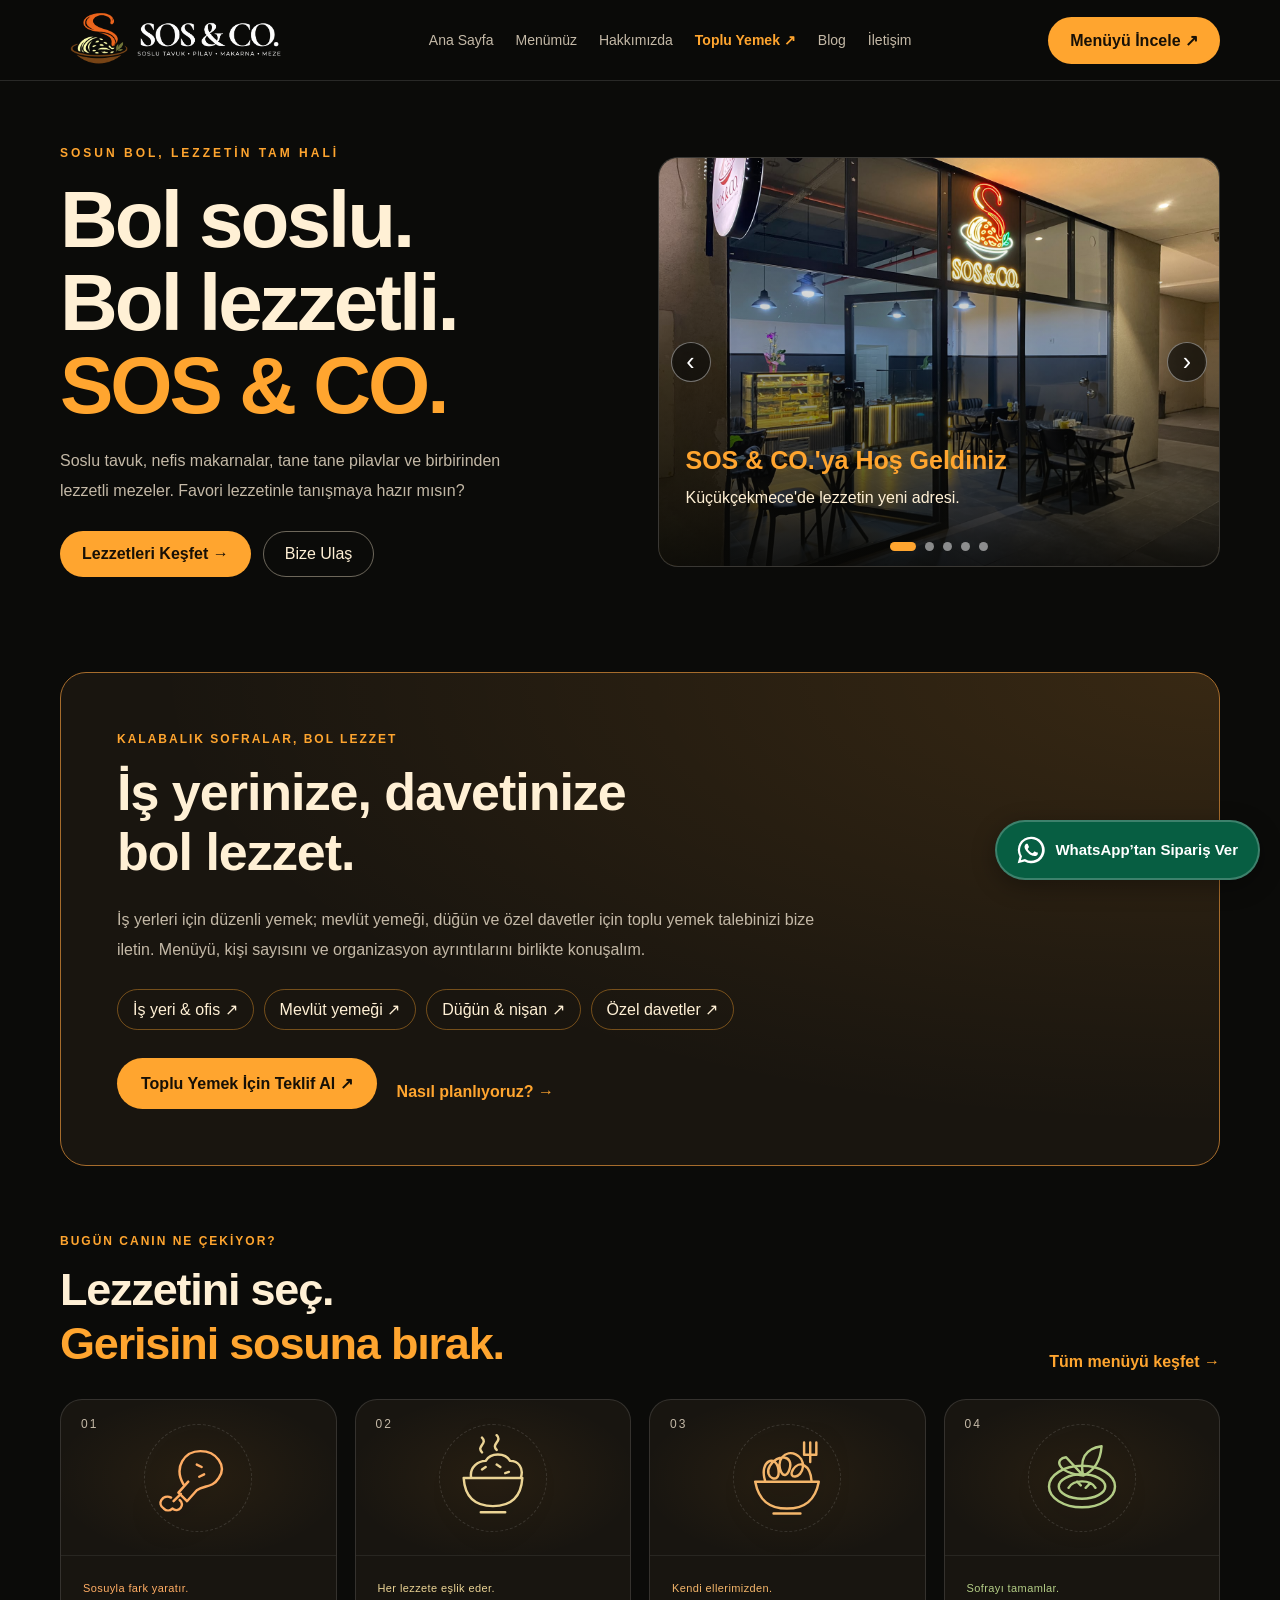
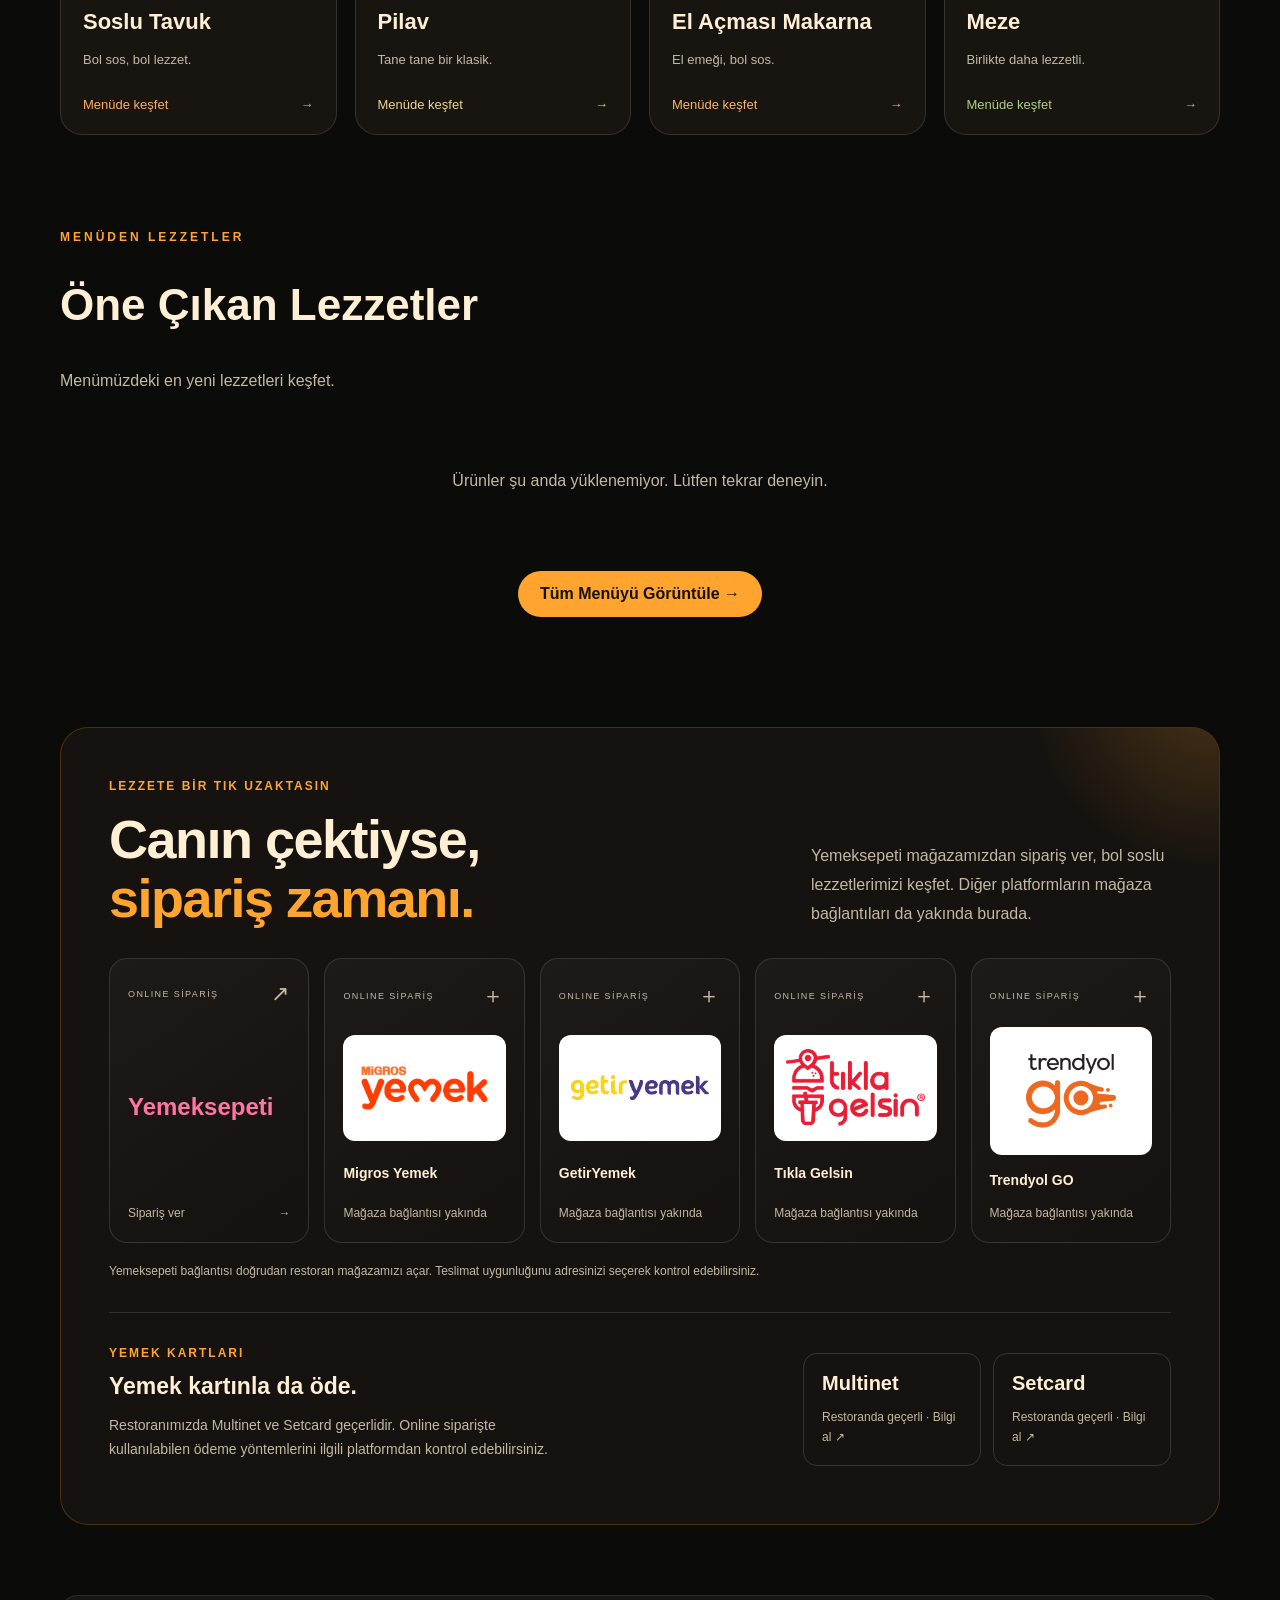
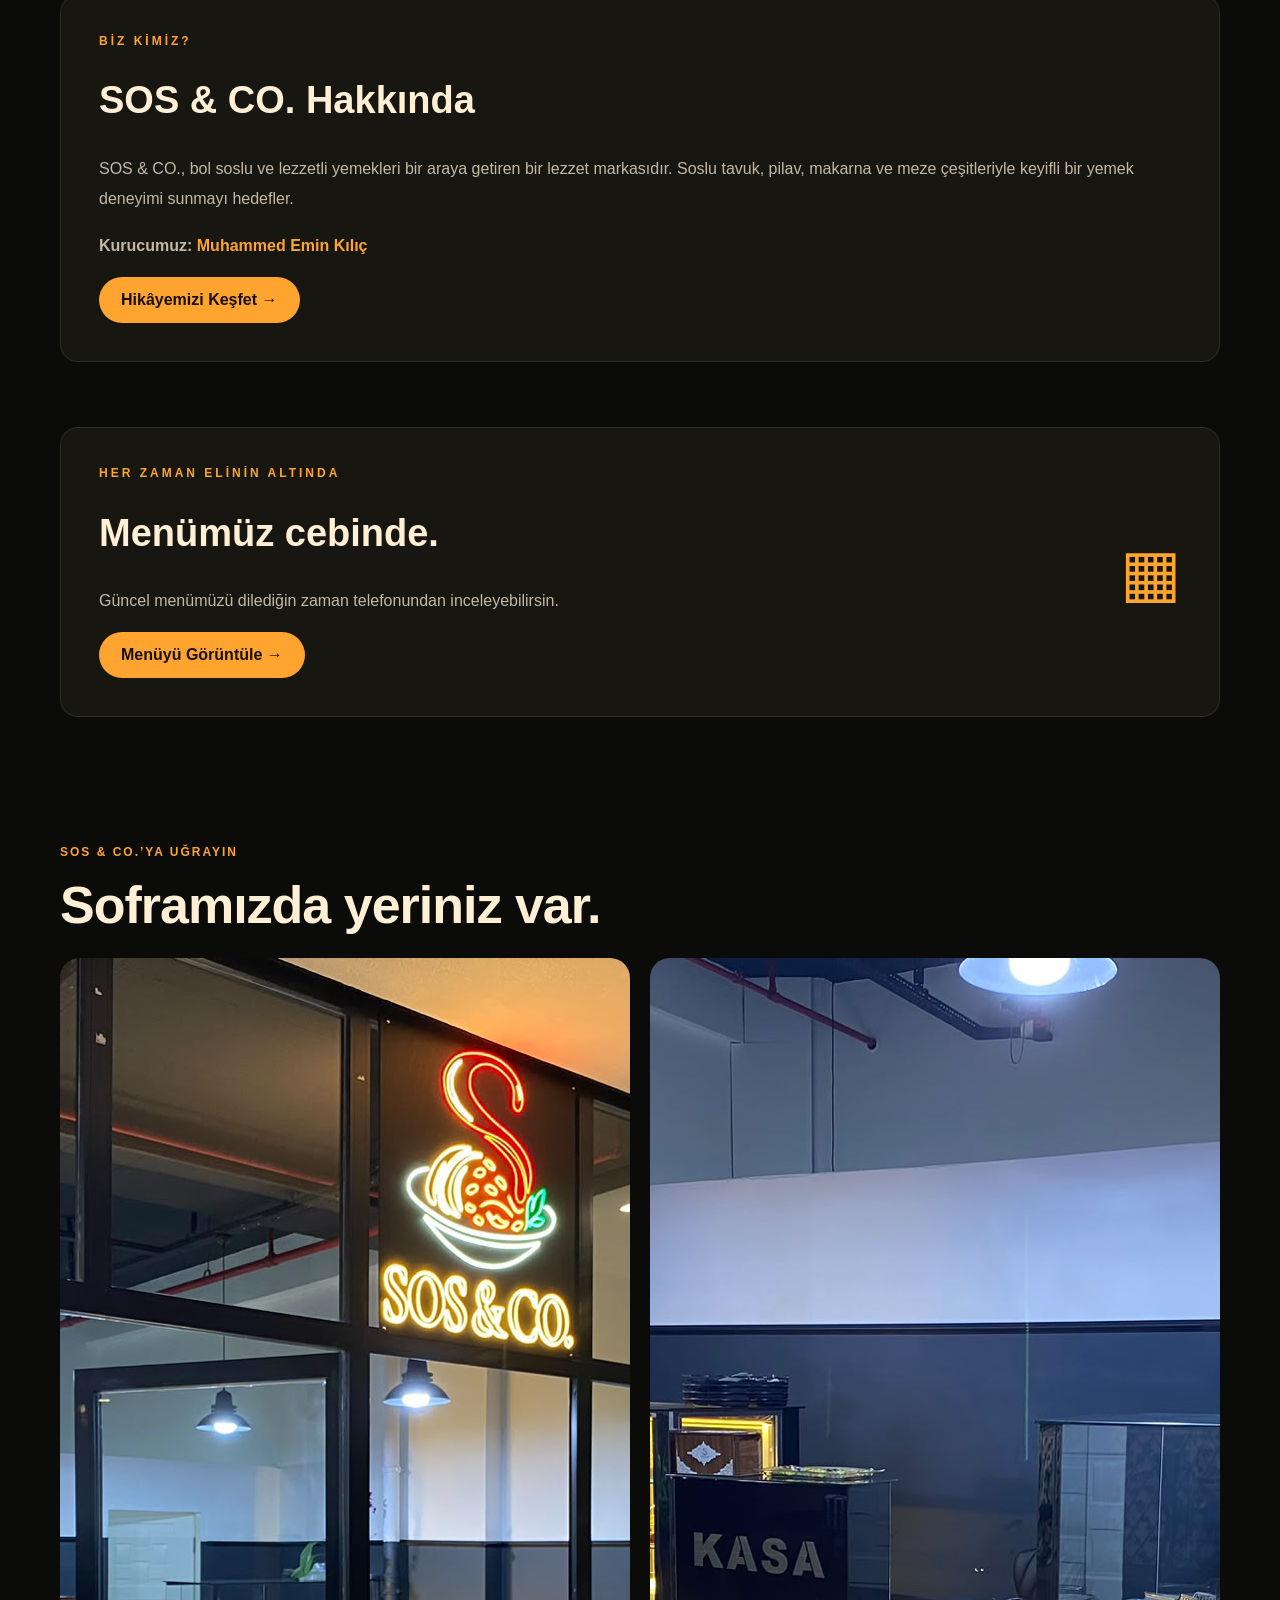
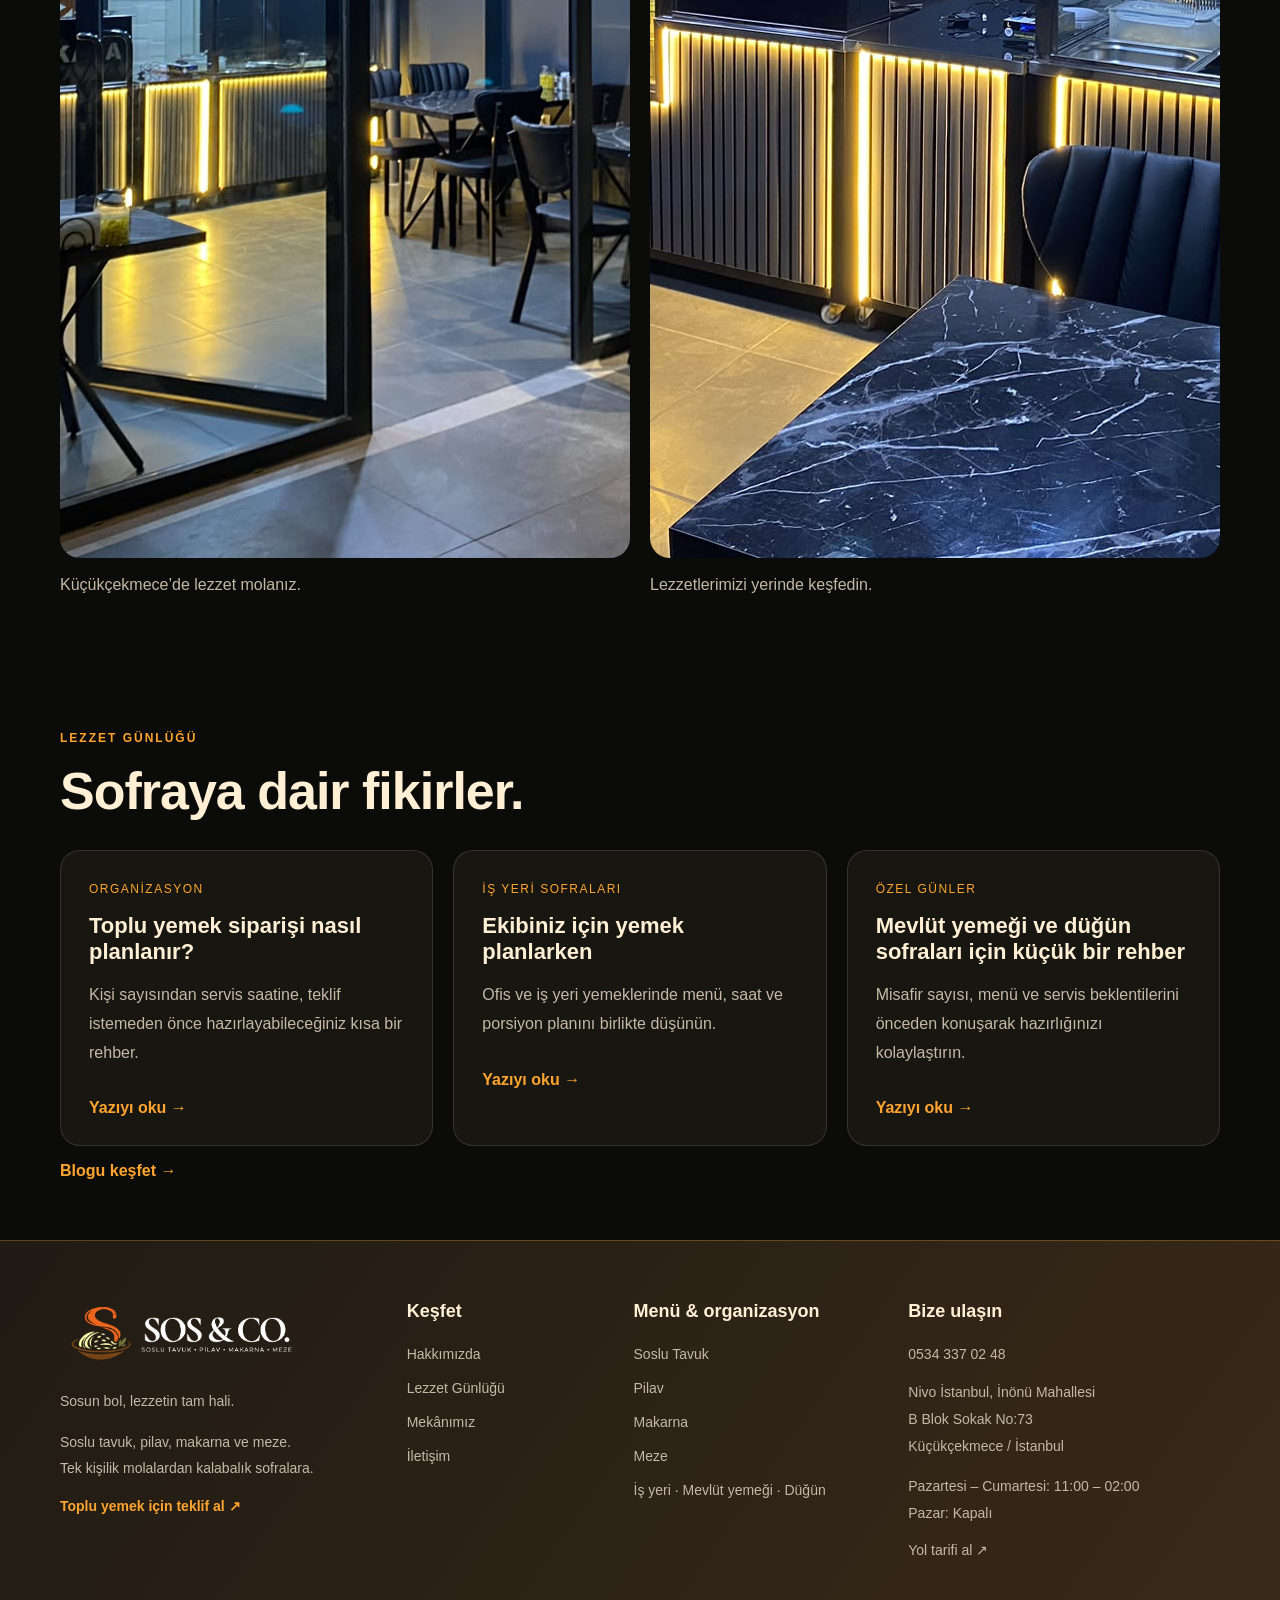
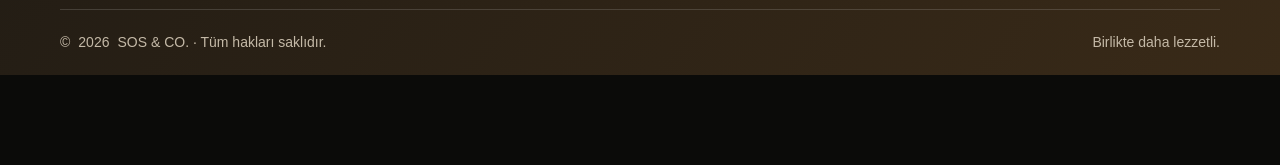
==== commit f74ad29b: "Add supplied GetirYemek logo" ====
--- a/index.html
+++ b/index.html
@@ -464,7 +464,7 @@
   </div>
 </section>
 
-<section class="site-wrap online-order" id="online-siparis" aria-labelledby="online-title"><div class="online-heading"><div><span class="kicker">LEZZETE BİR TIK UZAKTASIN</span><h2 id="online-title">Canın çektiyse,<br><span>sipariş zamanı.</span></h2></div><p>Yemeksepeti mağazamızdan sipariş ver, bol soslu lezzetlerimizi keşfet. Diğer platformların mağaza bağlantıları da yakında burada.</p></div><div class="platform-grid"><a class="platform-card platform-yemeksepeti" href="https://www.yemeksepeti.com/restaurant/k70w/sos-and-co-k70w" target="_blank" rel="noopener noreferrer" aria-label="SOS & CO. Yemeksepeti mağazasından sipariş ver (yeni sekme)"><span class="platform-top"><span>ONLINE SİPARİŞ</span><span aria-hidden="true">↗</span></span><strong class="platform-name">Yemeksepeti</strong><span class="platform-bottom">Sipariş ver <span aria-hidden="true">→</span></span></a><div class="platform-card platform-migros platform-pending"><span class="platform-top"><span>ONLINE SİPARİŞ</span><span aria-hidden="true">＋</span></span><span class="platform-artwork"><img src="assets/platforms/migros-yemek.webp" alt="Migros Yemek" loading="lazy"></span><strong class="platform-name platform-caption">Migros Yemek</strong><span class="platform-bottom">Mağaza bağlantısı yakında</span></div><div class="platform-card platform-getir platform-pending"><span class="platform-top"><span>ONLINE SİPARİŞ</span><span aria-hidden="true">＋</span></span><strong class="platform-name">GetirYemek</strong><span class="platform-bottom">Mağaza bağlantısı yakında</span></div><div class="platform-card platform-tgo platform-pending"><span class="platform-top"><span>ONLINE SİPARİŞ</span><span aria-hidden="true">＋</span></span><span class="platform-artwork"><img src="assets/platforms/tikla-gelsin.png" alt="Tıkla Gelsin" loading="lazy"></span><strong class="platform-name platform-caption">Tıkla Gelsin</strong><span class="platform-bottom">Mağaza bağlantısı yakında</span></div><div class="platform-card platform-trendyol platform-pending"><span class="platform-top"><span>ONLINE SİPARİŞ</span><span aria-hidden="true">＋</span></span><span class="platform-artwork"><img src="assets/platforms/trendyol-go.png" alt="Trendyol GO" loading="lazy"></span><strong class="platform-name platform-caption">Trendyol GO</strong><span class="platform-bottom">Mağaza bağlantısı yakında</span></div></div><p class="platform-note">Yemeksepeti bağlantısı doğrudan restoran mağazamızı açar. Teslimat uygunluğunu adresinizi seçerek kontrol edebilirsiniz.</p><div class="meal-payments"><div><span class="kicker">YEMEK KARTLARI</span><h3>Yemek kartınla da öde.</h3><p>Restoranımızda Multinet ve Setcard geçerlidir. Online siparişte kullanılabilen ödeme yöntemlerini ilgili platformdan kontrol edebilirsiniz.</p></div><div class="meal-card-list"><a href="https://wa.me/905343370248?text=Merhaba%2C%20Multinet%20ile%20%C3%B6deme%20hakk%C4%B1nda%20bilgi%20alabilir%20miyim%3F" target="_blank" rel="noopener noreferrer" aria-label="Multinet ile ödeme hakkında WhatsApp’tan bilgi al"><span class="meal-name">Multinet</span><span>Restoranda geçerli · Bilgi al ↗</span></a><a href="https://wa.me/905343370248?text=Merhaba%2C%20Setcard%20ile%20%C3%B6deme%20hakk%C4%B1nda%20bilgi%20alabilir%20miyim%3F" target="_blank" rel="noopener noreferrer" aria-label="Setcard ile ödeme hakkında WhatsApp’tan bilgi al"><span class="meal-name">Setcard</span><span>Restoranda geçerli · Bilgi al ↗</span></a></div></div></section>
+<section class="site-wrap online-order" id="online-siparis" aria-labelledby="online-title"><div class="online-heading"><div><span class="kicker">LEZZETE BİR TIK UZAKTASIN</span><h2 id="online-title">Canın çektiyse,<br><span>sipariş zamanı.</span></h2></div><p>Yemeksepeti mağazamızdan sipariş ver, bol soslu lezzetlerimizi keşfet. Diğer platformların mağaza bağlantıları da yakında burada.</p></div><div class="platform-grid"><a class="platform-card platform-yemeksepeti" href="https://www.yemeksepeti.com/restaurant/k70w/sos-and-co-k70w" target="_blank" rel="noopener noreferrer" aria-label="SOS & CO. Yemeksepeti mağazasından sipariş ver (yeni sekme)"><span class="platform-top"><span>ONLINE SİPARİŞ</span><span aria-hidden="true">↗</span></span><strong class="platform-name">Yemeksepeti</strong><span class="platform-bottom">Sipariş ver <span aria-hidden="true">→</span></span></a><div class="platform-card platform-migros platform-pending"><span class="platform-top"><span>ONLINE SİPARİŞ</span><span aria-hidden="true">＋</span></span><span class="platform-artwork"><img src="assets/platforms/migros-yemek.webp" alt="Migros Yemek" loading="lazy"></span><strong class="platform-name platform-caption">Migros Yemek</strong><span class="platform-bottom">Mağaza bağlantısı yakında</span></div><div class="platform-card platform-getir platform-pending"><span class="platform-top"><span>ONLINE SİPARİŞ</span><span aria-hidden="true">＋</span></span><span class="platform-artwork"><img src="assets/platforms/getir-yemek.webp" alt="GetirYemek" loading="lazy" width="474" height="87"></span><strong class="platform-name platform-caption">GetirYemek</strong><span class="platform-bottom">Mağaza bağlantısı yakında</span></div><div class="platform-card platform-tgo platform-pending"><span class="platform-top"><span>ONLINE SİPARİŞ</span><span aria-hidden="true">＋</span></span><span class="platform-artwork"><img src="assets/platforms/tikla-gelsin.png" alt="Tıkla Gelsin" loading="lazy"></span><strong class="platform-name platform-caption">Tıkla Gelsin</strong><span class="platform-bottom">Mağaza bağlantısı yakında</span></div><div class="platform-card platform-trendyol platform-pending"><span class="platform-top"><span>ONLINE SİPARİŞ</span><span aria-hidden="true">＋</span></span><span class="platform-artwork"><img src="assets/platforms/trendyol-go.png" alt="Trendyol GO" loading="lazy"></span><strong class="platform-name platform-caption">Trendyol GO</strong><span class="platform-bottom">Mağaza bağlantısı yakında</span></div></div><p class="platform-note">Yemeksepeti bağlantısı doğrudan restoran mağazamızı açar. Teslimat uygunluğunu adresinizi seçerek kontrol edebilirsiniz.</p><div class="meal-payments"><div><span class="kicker">YEMEK KARTLARI</span><h3>Yemek kartınla da öde.</h3><p>Restoranımızda Multinet ve Setcard geçerlidir. Online siparişte kullanılabilen ödeme yöntemlerini ilgili platformdan kontrol edebilirsiniz.</p></div><div class="meal-card-list"><a href="https://wa.me/905343370248?text=Merhaba%2C%20Multinet%20ile%20%C3%B6deme%20hakk%C4%B1nda%20bilgi%20alabilir%20miyim%3F" target="_blank" rel="noopener noreferrer" aria-label="Multinet ile ödeme hakkında WhatsApp’tan bilgi al"><span class="meal-name">Multinet</span><span>Restoranda geçerli · Bilgi al ↗</span></a><a href="https://wa.me/905343370248?text=Merhaba%2C%20Setcard%20ile%20%C3%B6deme%20hakk%C4%B1nda%20bilgi%20alabilir%20miyim%3F" target="_blank" rel="noopener noreferrer" aria-label="Setcard ile ödeme hakkında WhatsApp’tan bilgi al"><span class="meal-name">Setcard</span><span>Restoranda geçerli · Bilgi al ↗</span></a></div></div></section>
 <section class="container about-section" id="hakkimizda">
   <div class="eyebrow">BİZ KİMİZ?</div>
   <h2>SOS & CO. Hakkında</h2>
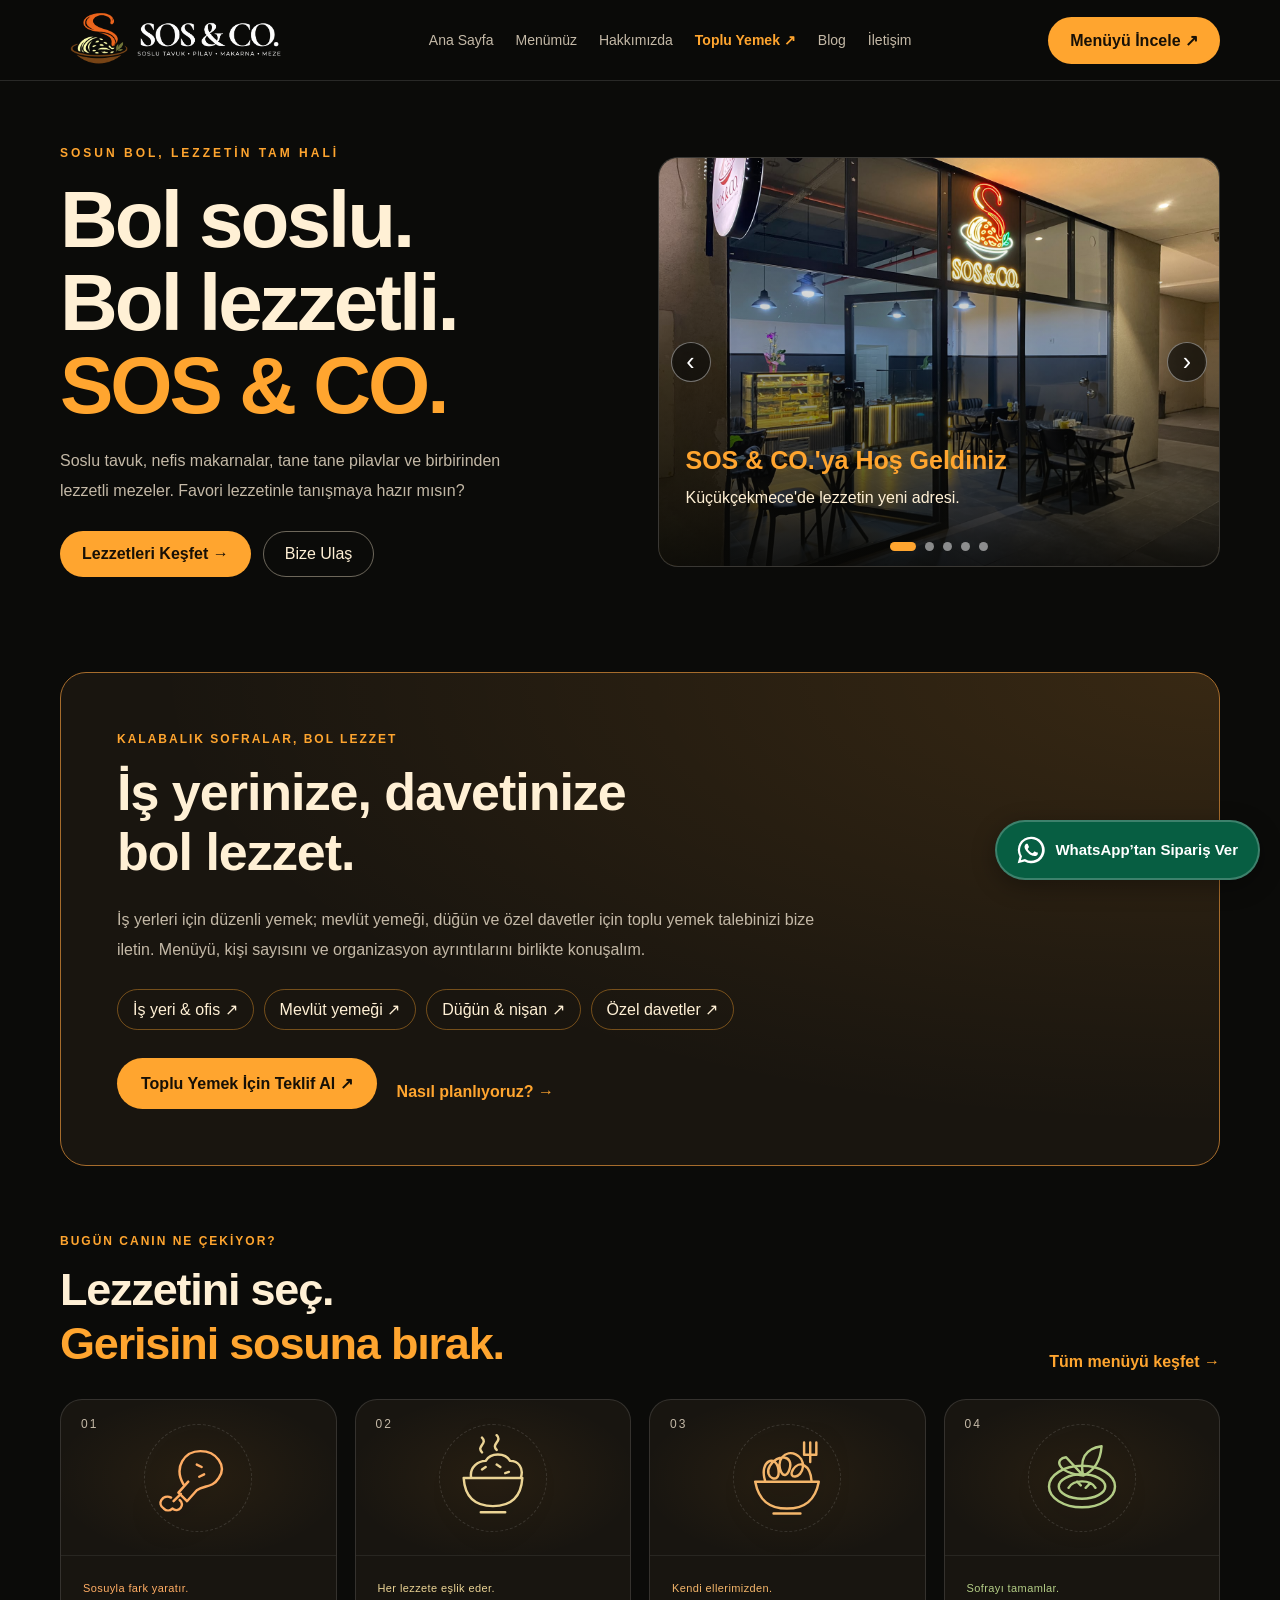
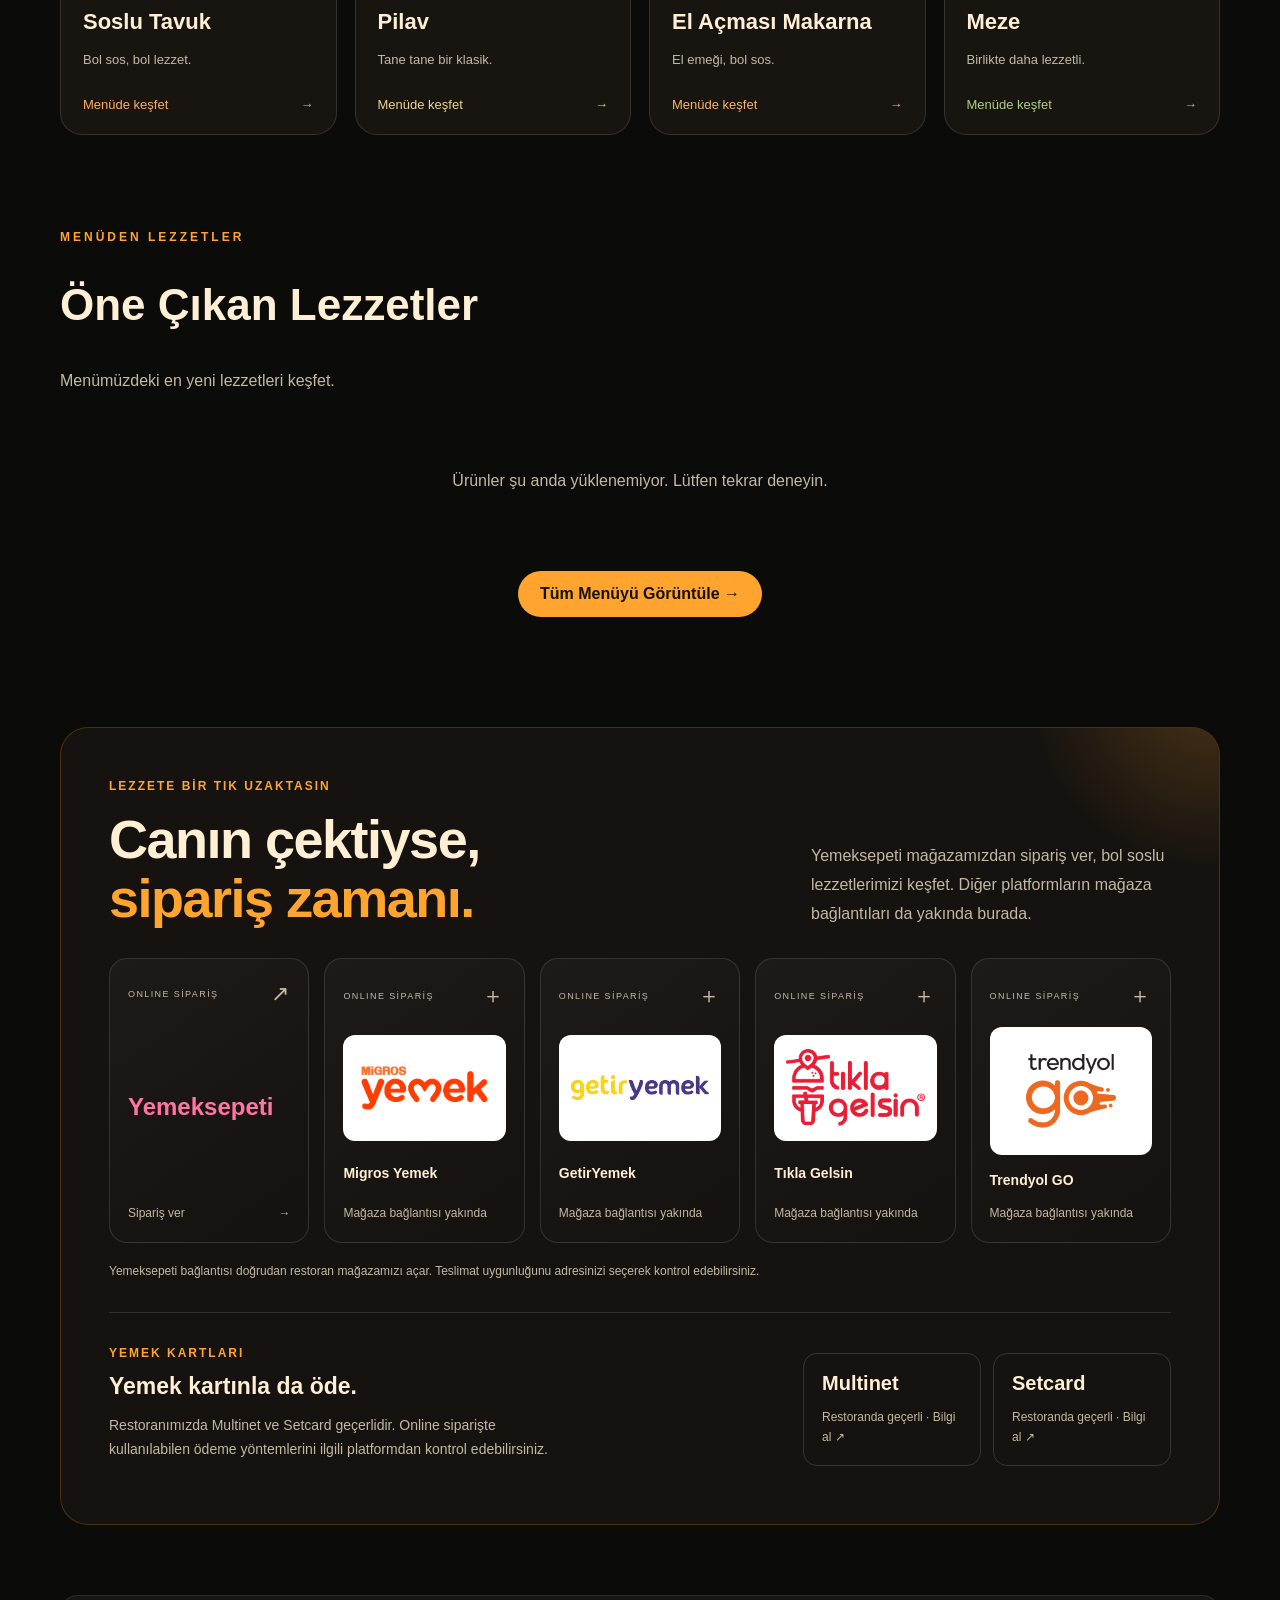
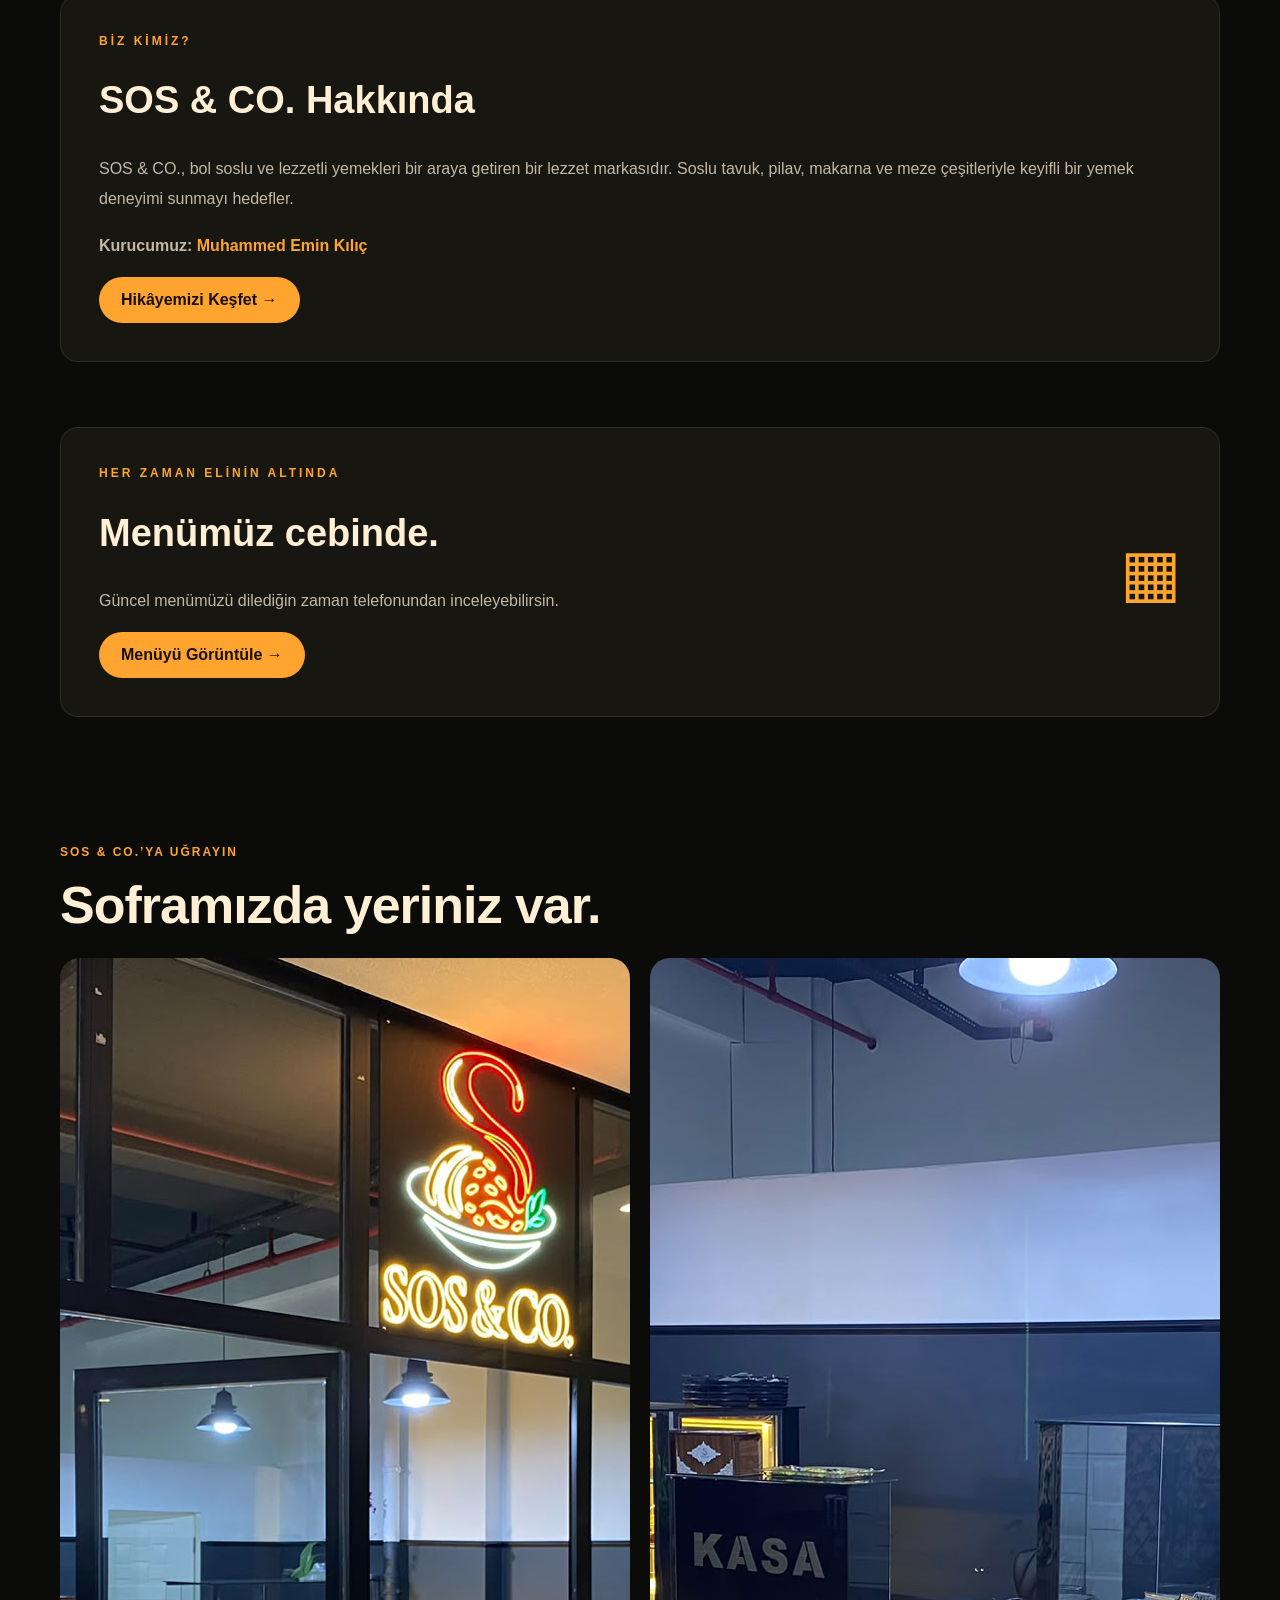
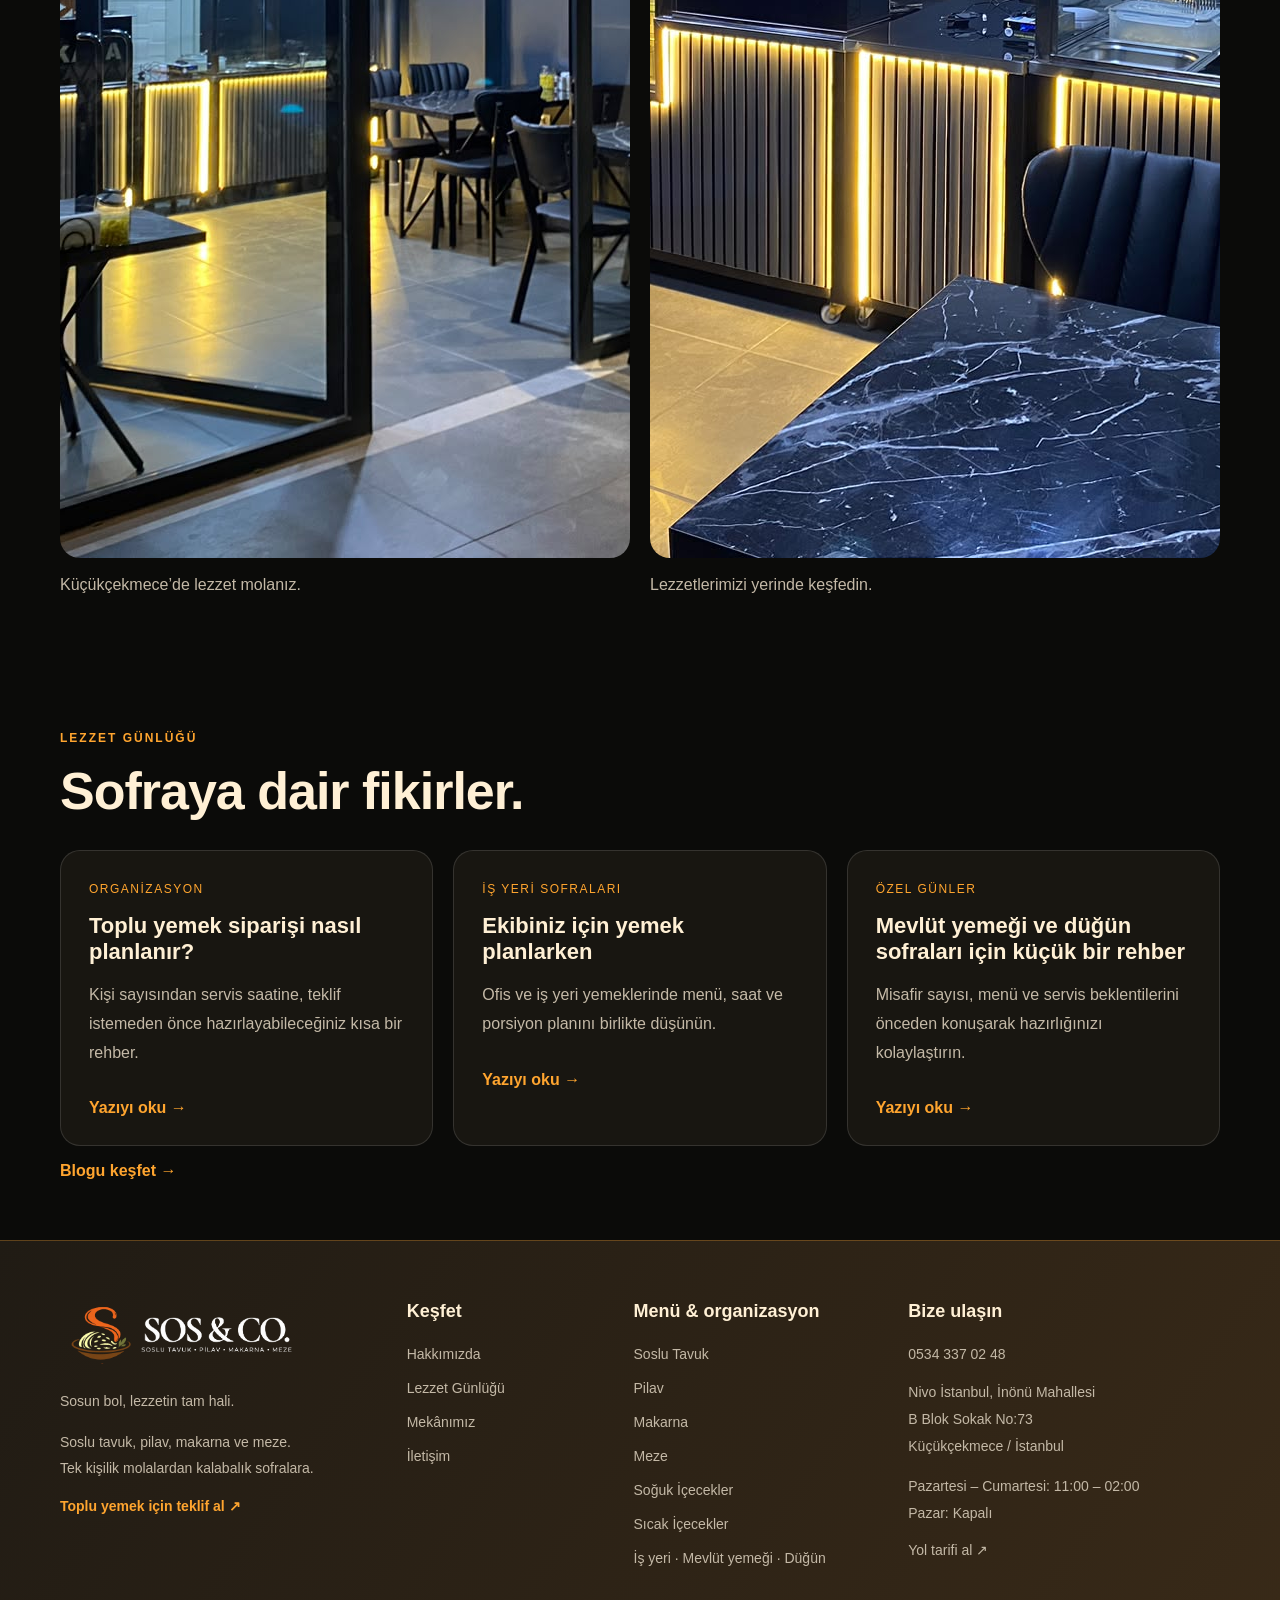
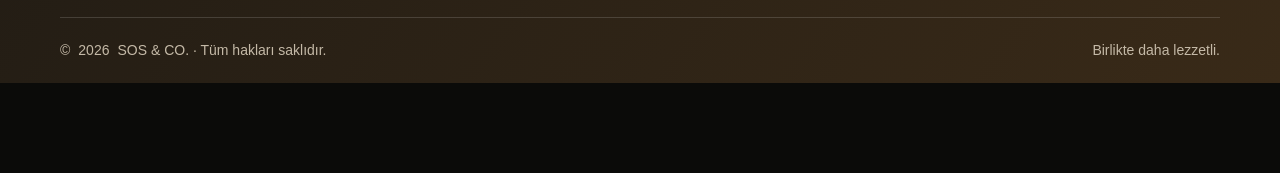
==== commit a7495861: "Add hot and cold beverage categories to menu and product editor" ====
--- a/index.html
+++ b/index.html
@@ -505,7 +505,7 @@
 <footer class="site-footer"><div class="site-wrap footer-grid">
 <div><a class="logo" href="index.html"><span class="brand-symbol" aria-hidden="true"><img src="assets/sosco-logo-transparent.png" alt="" width="1166" height="1349"></span><span class="brand-wordmark"><img src="assets/sosco-logo-transparent.png" alt="SOS &amp; CO. — Soslu Tavuk, Pilav, Makarna, Meze" width="1166" height="1349"></span></a><p>Sosun bol, lezzetin tam hali.</p><p>Soslu tavuk, pilav, makarna ve meze.<br>Tek kişilik molalardan kalabalık sofralara.</p><a class="footer-cta" href="toplu-yemek.html">Toplu yemek için teklif al ↗</a></div>
 <div><h2>Keşfet</h2><a href="hakkimizda.html">Hakkımızda</a><a href="blog.html">Lezzet Günlüğü</a><a href="index.html#mekanimiz">Mekânımız</a><a href="iletisim.html">İletişim</a></div>
-<div><h2>Menü &amp; organizasyon</h2><a href="menu.html?kategori=tavuk">Soslu Tavuk</a><a href="menu.html?kategori=pilav">Pilav</a><a href="menu.html?kategori=makarna">Makarna</a><a href="menu.html?kategori=meze">Meze</a><a href="toplu-yemek.html">İş yeri · Mevlüt yemeği · Düğün</a></div>
+<div><h2>Menü &amp; organizasyon</h2><a href="menu.html?kategori=tavuk">Soslu Tavuk</a><a href="menu.html?kategori=pilav">Pilav</a><a href="menu.html?kategori=makarna">Makarna</a><a href="menu.html?kategori=meze">Meze</a><a href="menu.html?kategori=soguk-icecekler">Soğuk İçecekler</a><a href="menu.html?kategori=sicak-icecekler">Sıcak İçecekler</a><a href="toplu-yemek.html">İş yeri · Mevlüt yemeği · Düğün</a></div>
 <div><h2>Bize ulaşın</h2><a href="tel:+905343370248">0534 337 02 48</a><p>Nivo İstanbul, İnönü Mahallesi<br>B Blok Sokak No:73<br>Küçükçekmece / İstanbul</p><p>Pazartesi – Cumartesi: 11:00 – 02:00<br>Pazar: Kapalı</p><a href="https://www.google.com/maps/search/?api=1&amp;query=41.0262079%2C28.8067418" target="_blank" rel="noopener noreferrer">Yol tarifi al ↗</a></div>
 </div><div class="site-wrap footer-bottom">© <span id="year"></span> SOS &amp; CO. · Tüm hakları saklıdır.<span>Birlikte daha lezzetli.</span></div></footer>
 
@@ -610,6 +610,8 @@
 const productsContainer = document.getElementById("products");
 
 const defaultImages = {
+  "soguk-icecekler": "assets/soguk-icecekler.svg",
+  "sicak-icecekler": "assets/sicak-icecekler.svg",
   tavuk:
     "https://images.unsplash.com/photo-1604908176997-125f25cc6f3d?auto=format&fit=crop&w=700&q=80",
   pilav:
@@ -624,6 +626,8 @@
   const key = String(category || "")
     .toLocaleLowerCase("tr-TR");
 
+  if (key.includes("soğuk") || key === "soguk-icecekler") return defaultImages["soguk-icecekler"];
+  if (key.includes("sıcak") || key === "sicak-icecekler") return defaultImages["sicak-icecekler"];
   if (key.includes("tavuk")) return defaultImages.tavuk;
   if (key.includes("pilav")) return defaultImages.pilav;
   if (key.includes("makarna")) return defaultImages.makarna;
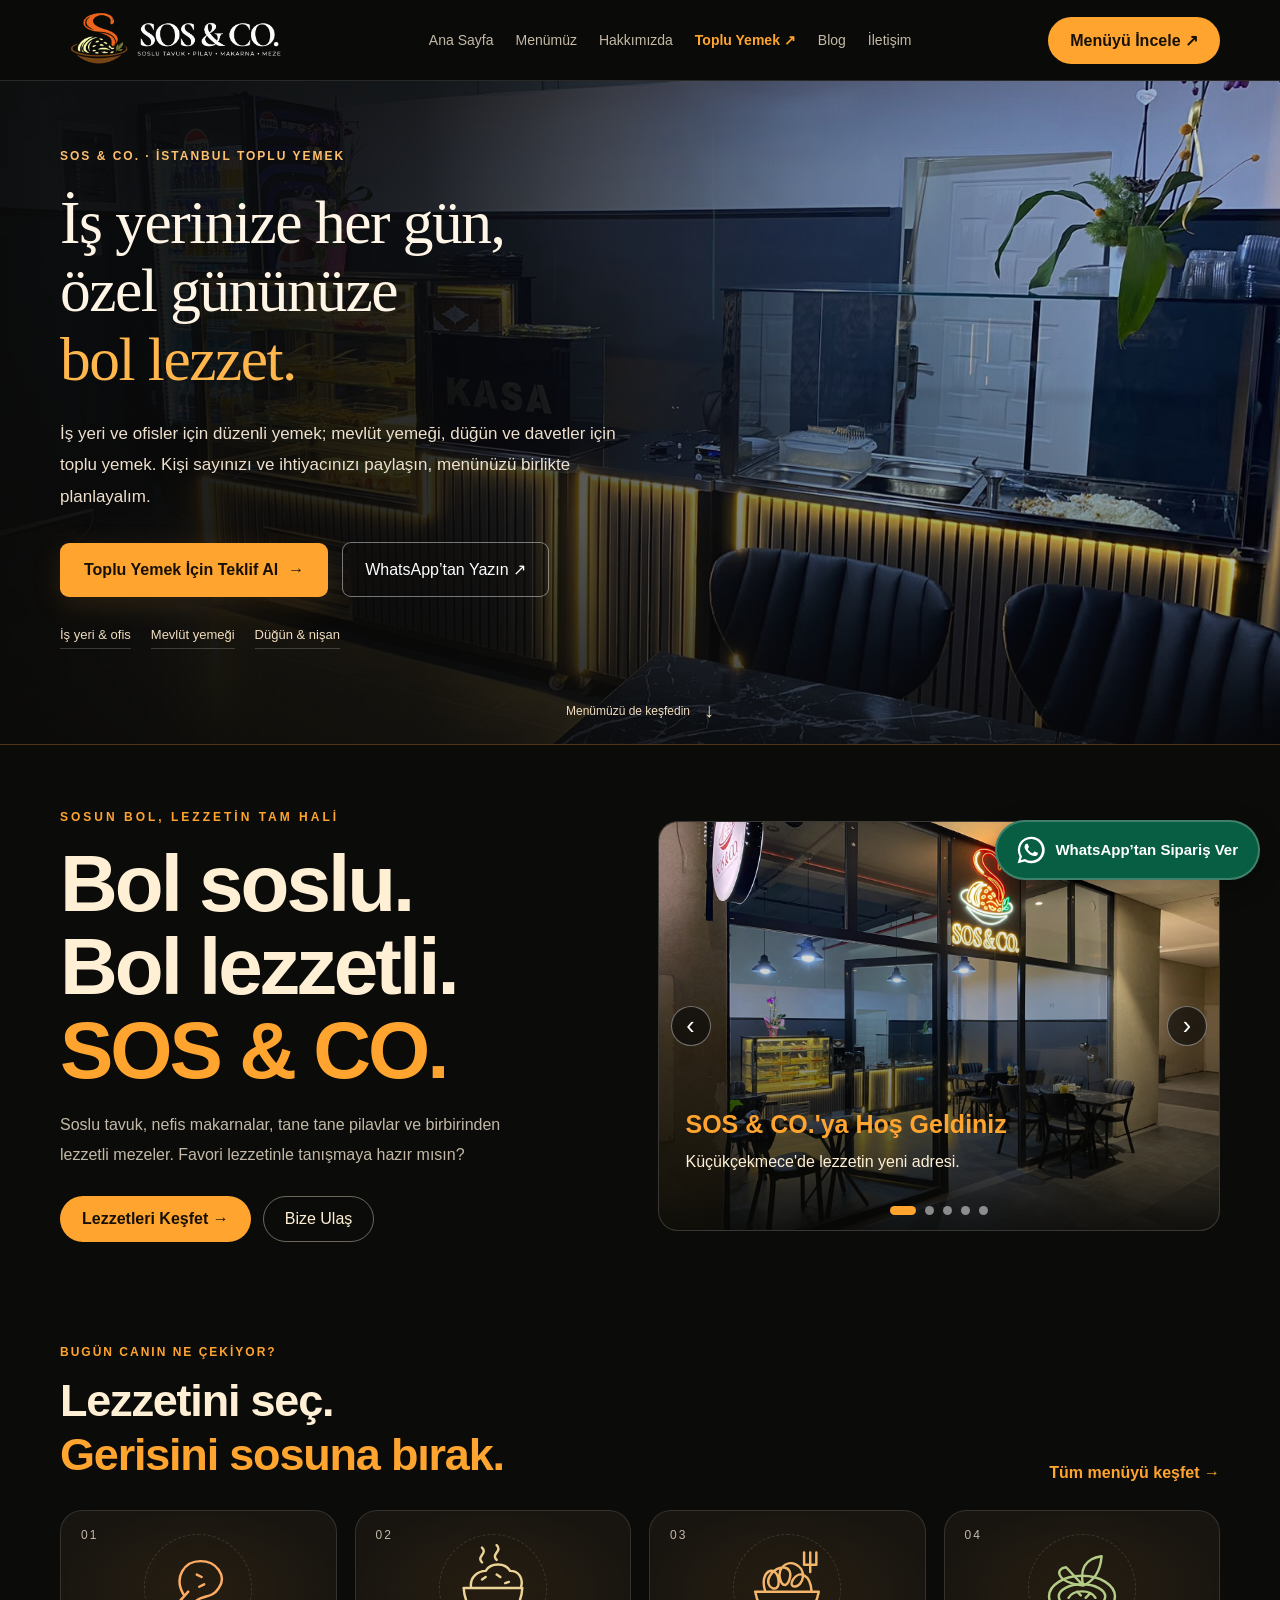
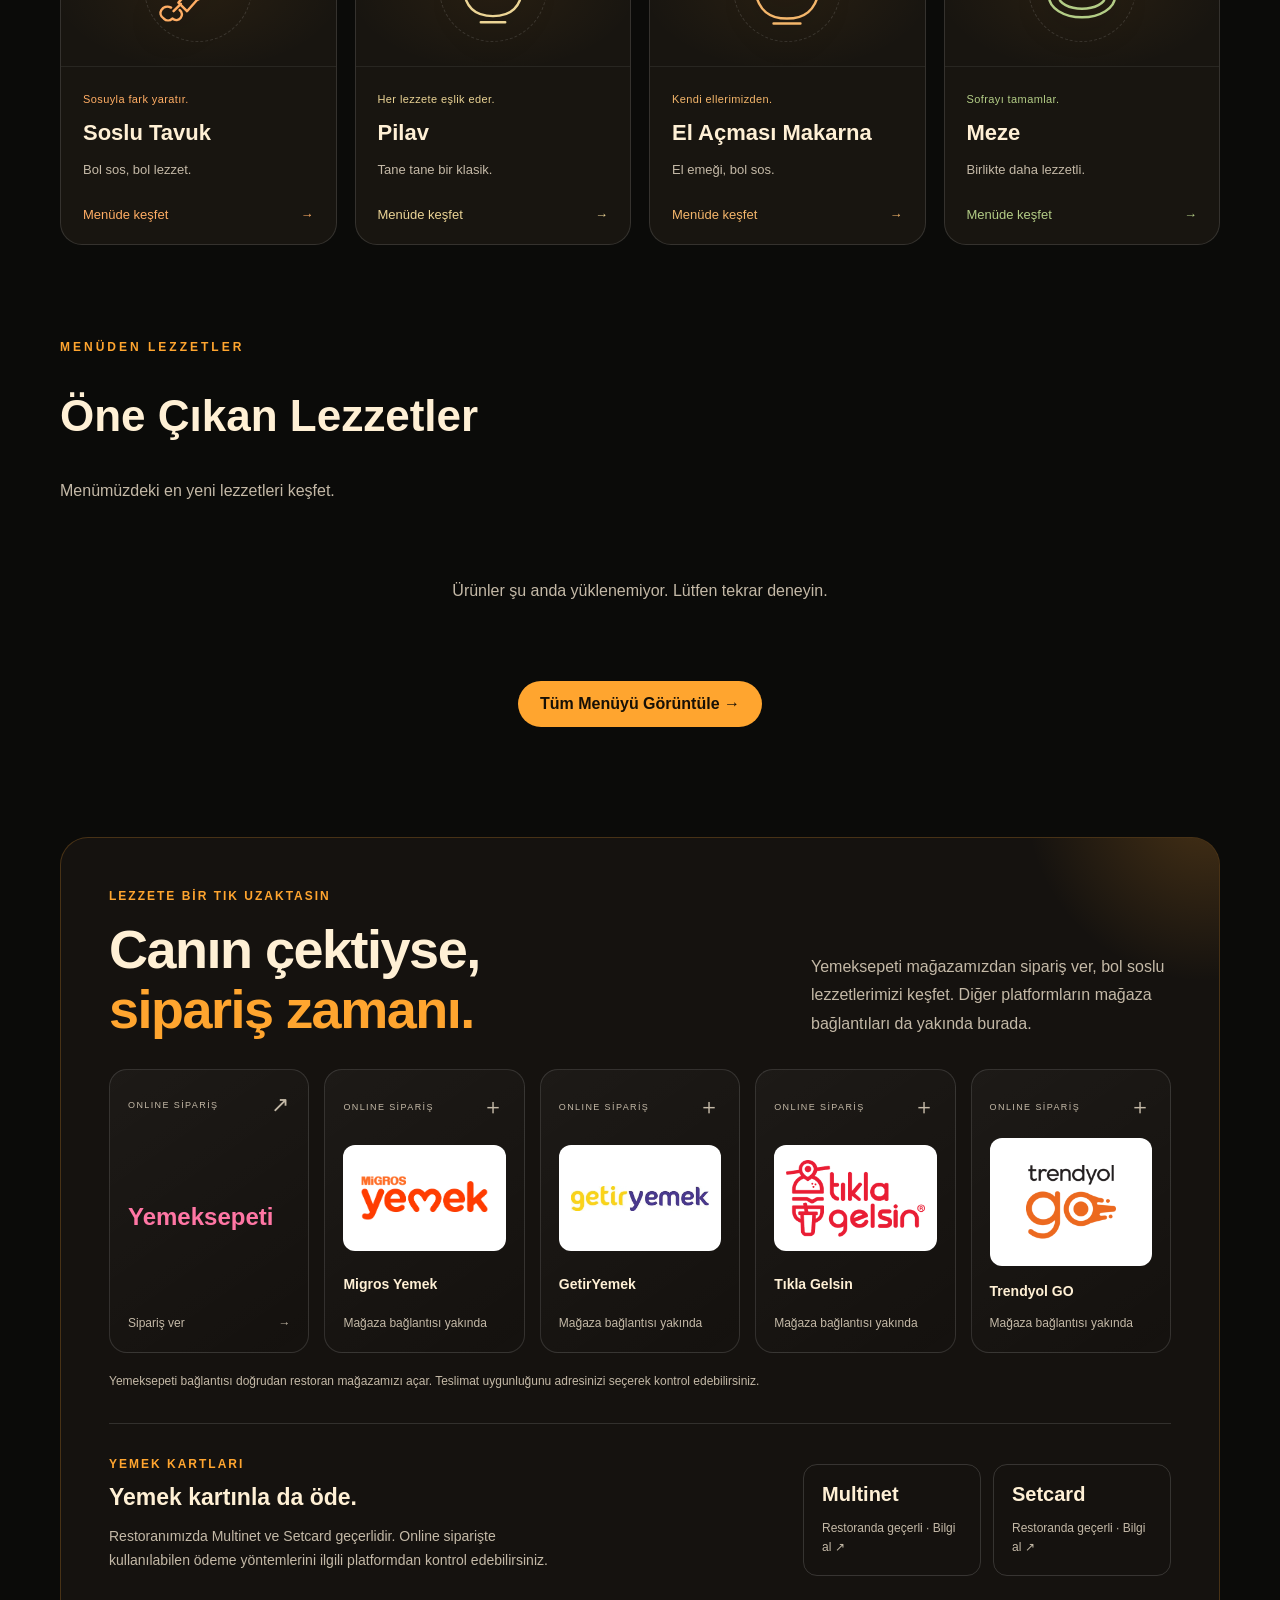
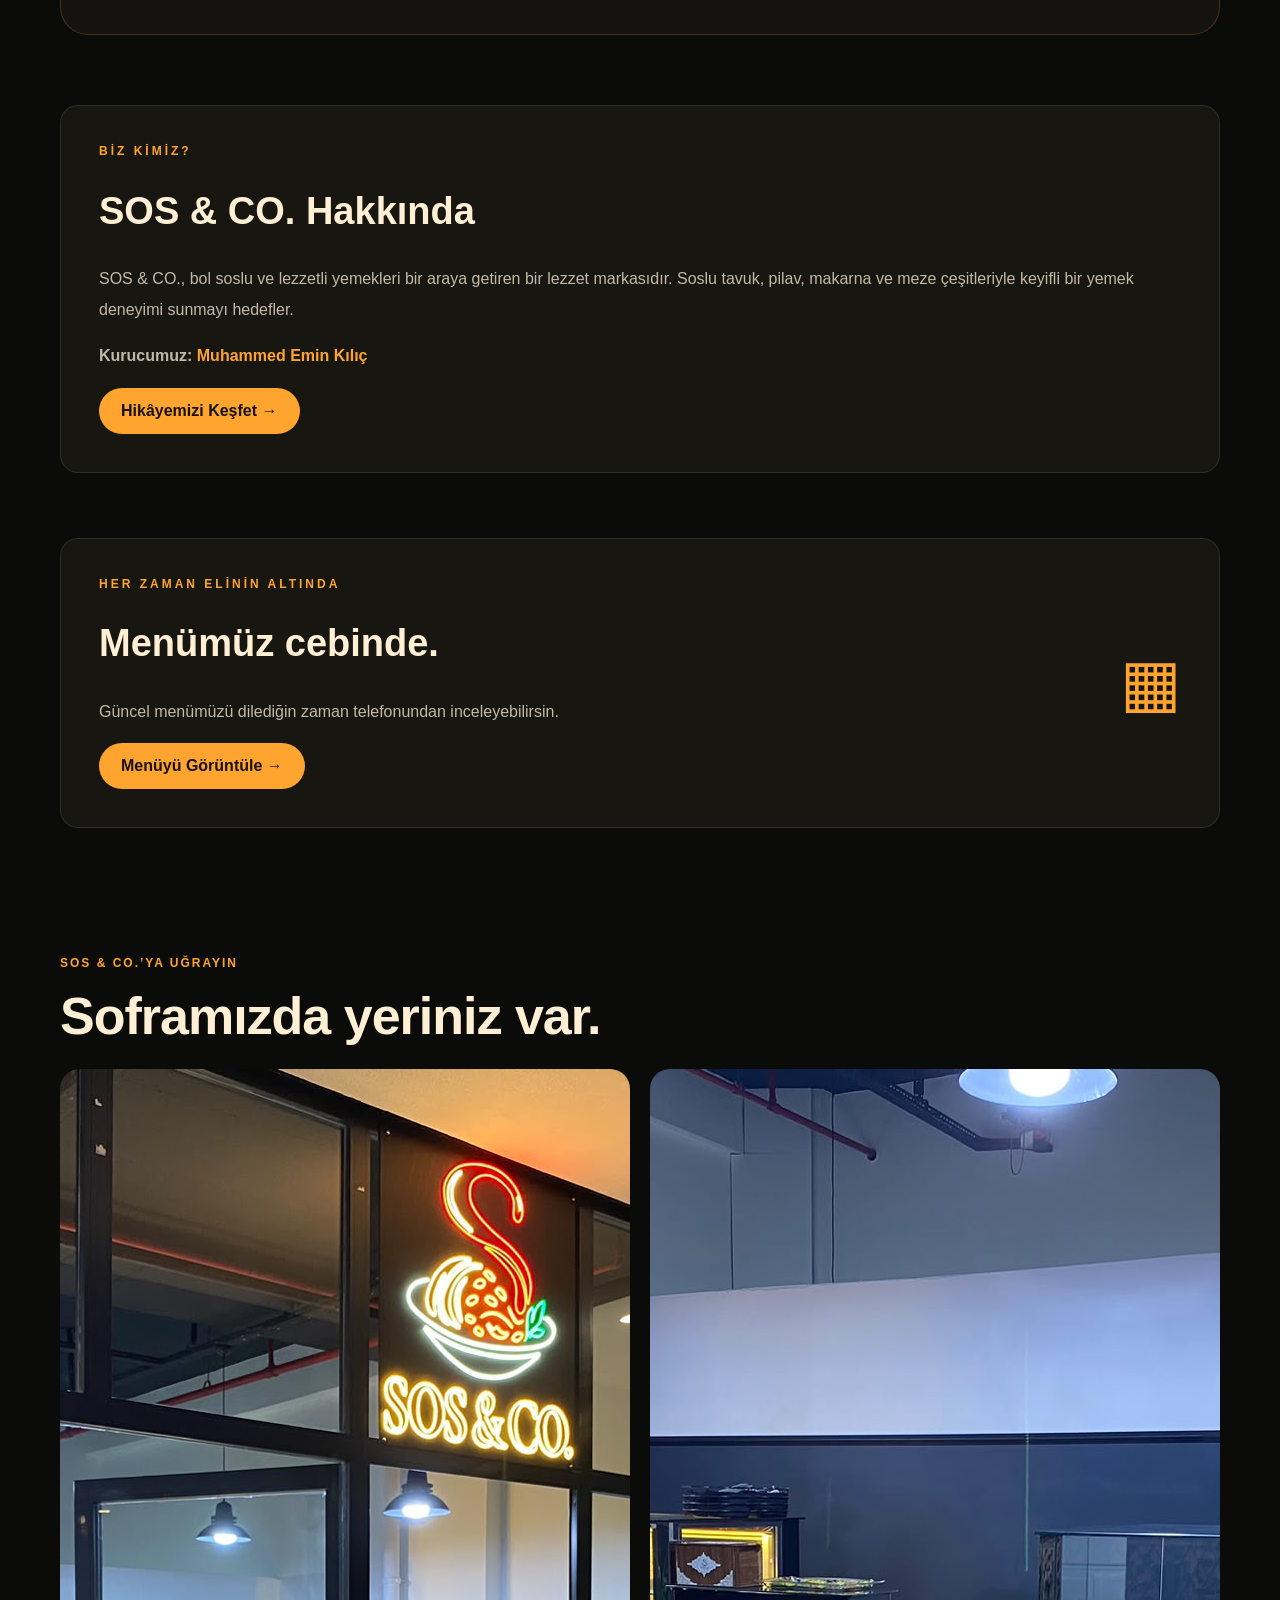
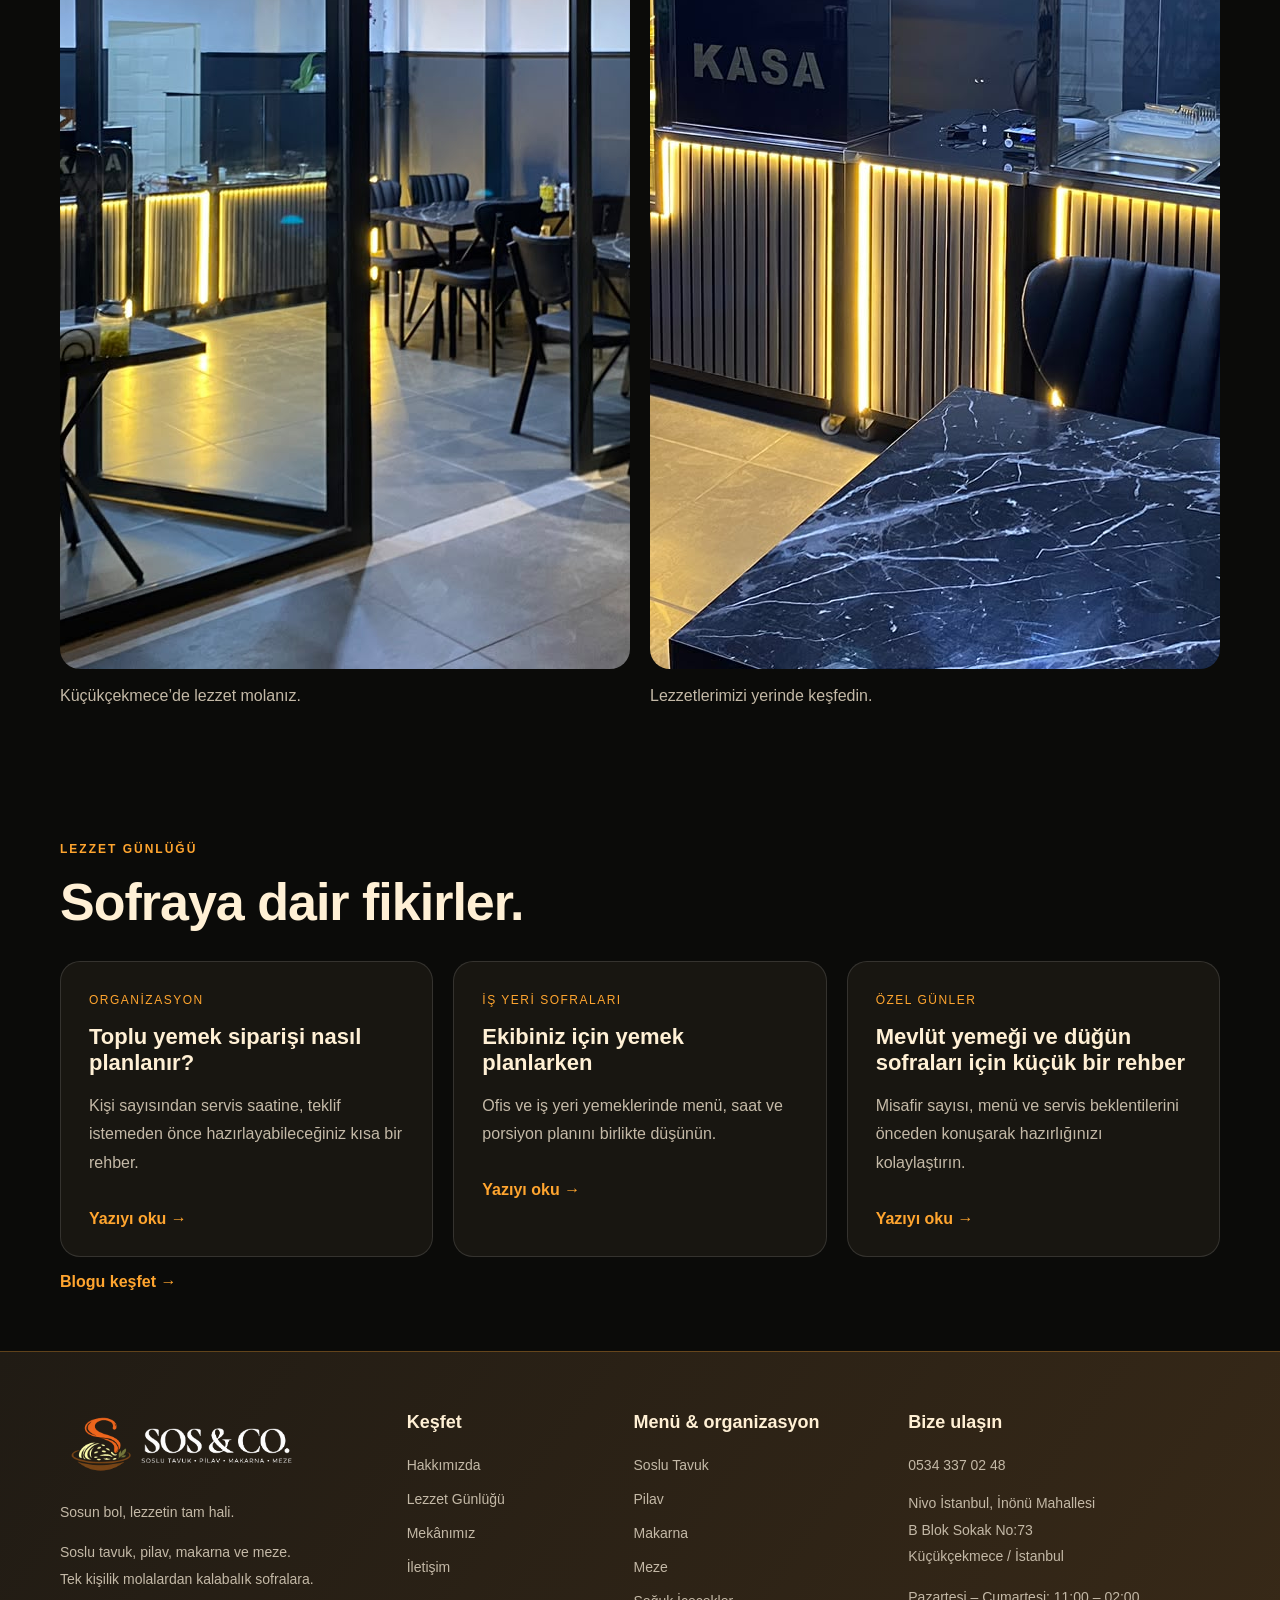
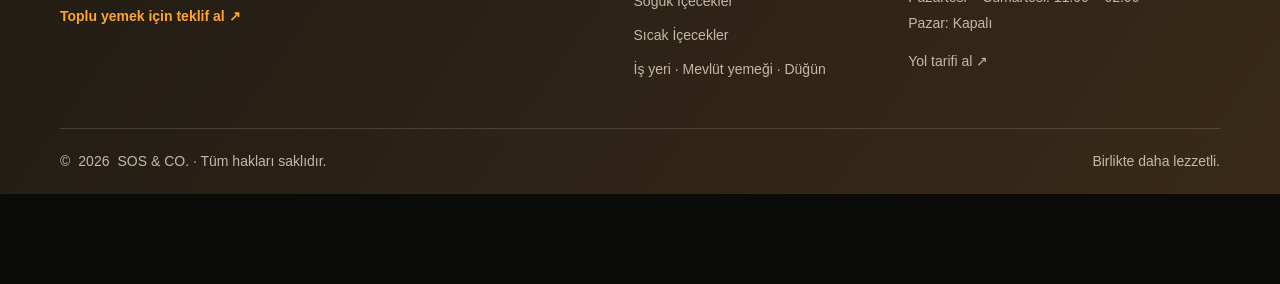
==== commit 0002f780: "Promote catering with full-width photo hero and quote actions" ====
--- a/index.html
+++ b/index.html
@@ -361,17 +361,36 @@
 </header>
 
 <main>
-
-<section class="hero container">
+<section class="catering-spotlight" aria-labelledby="spotlight-title">
+  <img class="spotlight-photo" src="mekan2.jpg" alt="SOS &amp; CO. restoranında yemek tezgâhı" width="1600" height="1200" fetchpriority="high">
+  <div class="spotlight-shade" aria-hidden="true"></div>
+  <div class="site-wrap spotlight-content">
+    <span class="kicker">SOS &amp; CO. · İSTANBUL TOPLU YEMEK</span>
+    <h1 id="spotlight-title">İş yerinize her gün,<br>özel gününüze<br><span>bol lezzet.</span></h1>
+    <p>İş yeri ve ofisler için düzenli yemek; mevlüt yemeği, düğün ve davetler için toplu yemek. Kişi sayınızı ve ihtiyacınızı paylaşın, menünüzü birlikte planlayalım.</p>
+    <div class="spotlight-actions">
+      <a class="feature-button" href="toplu-yemek.html#teklif">Toplu Yemek İçin Teklif Al <span aria-hidden="true">→</span></a>
+      <a class="spotlight-secondary" href="https://wa.me/905343370248?text=Merhaba%20SOS%20%26%20CO.%21%20Toplu%20yemek%20i%C3%A7in%20teklif%20almak%20istiyorum.%20Ki%C5%9Fi%20say%C4%B1s%C4%B1%2C%20tarih%20ve%20men%C3%BC%20se%C3%A7eneklerini%20g%C3%B6r%C3%BC%C5%9Febilir%20miyiz%3F" target="_blank" rel="noopener noreferrer">WhatsApp’tan Yazın ↗</a>
+    </div>
+    <div class="spotlight-services" aria-label="Toplu yemek hizmetleri">
+      <a href="toplu-yemek.html?hizmet=%C4%B0%C5%9F+yeri+%2F+ofis#teklif">İş yeri &amp; ofis</a>
+      <a href="toplu-yemek.html?hizmet=Mevl%C3%BCt+yeme%C4%9Fi+%2F+hay%C4%B1r+yeme%C4%9Fi#teklif">Mevlüt yemeği</a>
+      <a href="toplu-yemek.html?hizmet=D%C3%BC%C4%9F%C3%BCn+%2F+ni%C5%9Fan#teklif">Düğün &amp; nişan</a>
+    </div>
+  </div>
+  <a class="spotlight-explore" href="#lezzetler">Menümüzü de keşfedin <span aria-hidden="true">↓</span></a>
+</section>
+
+<section class="hero container" id="lezzetler">
 
   <div>
     <div class="eyebrow">SOSUN BOL, LEZZETİN TAM HALİ</div>
 
-    <h1>
+    <h2 class="home-intro-title">
       Bol soslu.<br>
       Bol lezzetli.<br>
       <span>SOS & CO.</span>
-    </h1>
+    </h2>
 
     <p>
       Soslu tavuk, nefis makarnalar, tane tane pilavlar
@@ -445,7 +464,7 @@
   </div>
 </section>
 
-<section class="site-wrap catering-banner" aria-labelledby="catering-title"><span class="kicker">KALABALIK SOFRALAR, BOL LEZZET</span><h2 id="catering-title" class="feature-title">İş yerinize, davetinize<br>bol lezzet.</h2><p class="feature-copy">İş yerleri için düzenli yemek; mevlüt yemeği, düğün ve özel davetler için toplu yemek talebinizi bize iletin. Menüyü, kişi sayısını ve organizasyon ayrıntılarını birlikte konuşalım.</p><div class="occasion-tags"><a href="toplu-yemek.html?hizmet=%C4%B0%C5%9F+yeri+%2F+ofis#teklif">İş yeri &amp; ofis ↗</a><a href="toplu-yemek.html?hizmet=Mevl%C3%BCt+yeme%C4%9Fi+%2F+hay%C4%B1r+yeme%C4%9Fi#teklif">Mevlüt yemeği ↗</a><a href="toplu-yemek.html?hizmet=D%C3%BC%C4%9F%C3%BCn+%2F+ni%C5%9Fan#teklif">Düğün &amp; nişan ↗</a><a href="toplu-yemek.html?hizmet=%C3%96zel+davet#teklif">Özel davetler ↗</a></div><div class="feature-actions"><a class="feature-button" href="toplu-yemek.html#teklif">Toplu Yemek İçin Teklif Al ↗</a><a class="feature-link" href="toplu-yemek.html">Nasıl planlıyoruz? →</a></div></section>
+
 <section class="site-wrap taste-section" aria-labelledby="taste-title"><div class="taste-heading"><div><span class="kicker">BUGÜN CANIN NE ÇEKİYOR?</span><h2 id="taste-title">Lezzetini seç.<br><span>Gerisini sosuna bırak.</span></h2></div><a class="feature-link" href="menu.html">Tüm menüyü keşfet →</a></div><div class="taste-grid"><a class="taste-card taste-tavuk" href="menu.html?kategori=tavuk"><div class="taste-visual"><span class="taste-number">01</span><svg class="taste-icon" viewBox="0 0 72 72" fill="none" stroke="currentColor" stroke-width="2" stroke-linecap="round" stroke-linejoin="round" aria-hidden="true"><path d="M24 41c-8-14 1-27 14-27 13 0 22 12 15 22-5 8-12 6-18 10l-8 9-7-7 8-9"/><path d="m22 49-6 6m-2-3c-7-3-12 5-6 9 2 2 5 2 7 0 5 4 11-3 6-7M35 25l4 2m-2 8 4-2"/></svg><span class="taste-orbit" aria-hidden="true"></span></div><div class="taste-content"><span class="taste-caption">Sosuyla fark yaratır.</span><h3>Soslu Tavuk</h3><p>Bol sos, bol lezzet.</p><span class="taste-action">Menüde keşfet <span aria-hidden="true">→</span></span></div></a><a class="taste-card taste-pilav" href="menu.html?kategori=pilav"><div class="taste-visual"><span class="taste-number">02</span><svg class="taste-icon" viewBox="0 0 72 72" fill="none" stroke="currentColor" stroke-width="2" stroke-linecap="round" stroke-linejoin="round" aria-hidden="true"><path d="M12 36h48c-1 16-10 23-24 23S13 52 12 36Z"/><path d="M18 35c-1-8 6-13 12-13 4-7 16-7 20 0 7 0 11 6 9 13M27 29l3-2m9-2 3 2m4 5 3-1M26 64h20"/><path class="food-steam" d="M27 15c-5-5 5-7 0-12m12 10c-5-5 5-7 0-12"/></svg><span class="taste-orbit" aria-hidden="true"></span></div><div class="taste-content"><span class="taste-caption">Her lezzete eşlik eder.</span><h3>Pilav</h3><p>Tane tane bir klasik.</p><span class="taste-action">Menüde keşfet <span aria-hidden="true">→</span></span></div></a><a class="taste-card taste-makarna" href="menu.html?kategori=makarna"><div class="taste-visual"><span class="taste-number">03</span><svg class="taste-icon" viewBox="0 0 72 72" fill="none" stroke="currentColor" stroke-width="2" stroke-linecap="round" stroke-linejoin="round" aria-hidden="true"><path d="M10 39h52c-3 16-12 22-26 22S13 55 10 39ZM25 65h22"/><path d="M18 38c-5-16 9-22 11-9s-13 7-7-3 20-9 16 3-12-3-6-10 18-2 17 8-13 10-8 2 14-4 15 9M55 7v16m-5-16v10m10-10v10m-10 0h10"/></svg><span class="taste-orbit" aria-hidden="true"></span></div><div class="taste-content"><span class="taste-caption">Kendi ellerimizden.</span><h3>El Açması Makarna</h3><p>El emeği, bol sos.</p><span class="taste-action">Menüde keşfet <span aria-hidden="true">→</span></span></div></a><a class="taste-card taste-meze" href="menu.html?kategori=meze"><div class="taste-visual"><span class="taste-number">04</span><svg class="taste-icon" viewBox="0 0 72 72" fill="none" stroke="currentColor" stroke-width="2" stroke-linecap="round" stroke-linejoin="round" aria-hidden="true"><ellipse cx="36" cy="43" rx="27" ry="17"/><ellipse cx="36" cy="43" rx="19" ry="10"/><path d="M25 44c4-7 18-7 22 0m-15-5 3 3m7-1-3 3M37 34c-3-13 1-22 15-24-1 13-6 20-15 24Zm0 0-14-15c-9 1-9 12 14 15"/></svg><span class="taste-orbit" aria-hidden="true"></span></div><div class="taste-content"><span class="taste-caption">Sofrayı tamamlar.</span><h3>Meze</h3><p>Birlikte daha lezzetli.</p><span class="taste-action">Menüde keşfet <span aria-hidden="true">→</span></span></div></a></div></section>
 
 <section class="menu container" id="menu">
--- a/site.css
+++ b/site.css
@@ -62,3 +62,26 @@
 .platform-caption { font-size: 14px; }
 .platform-pending:has(.platform-artwork) { opacity: 1; }
 @media (max-width: 480px) { .platform-artwork { min-height: 92px; padding: 12px 8px; } .platform-artwork img { height: 64px; } .platform-trendyol .platform-artwork img { height: 82px; } }
+
+/* Photo-led catering callout at the top of the homepage. */
+.catering-spotlight{position:relative;isolation:isolate;min-height:640px;display:flex;align-items:center;overflow:hidden;background:#17130f;border-bottom:1px solid #ffa52f40}
+.spotlight-photo{position:absolute;inset:0;z-index:-3;width:100%;height:100%;object-fit:cover;object-position:center 55%;animation:spotlight-drift 18s ease-in-out infinite alternate}
+.spotlight-shade{position:absolute;inset:0;z-index:-2;background:linear-gradient(90deg,#090908f5 0%,#090908da 33%,#09090866 65%,#09090822 100%),linear-gradient(0deg,#090908aa,transparent 35%)}
+.spotlight-content{padding-block:65px 95px;animation:spotlight-enter .8s ease both}
+.spotlight-content .kicker{display:block;color:#ffc06c;letter-spacing:2px;line-height:1.8}
+.spotlight-content h1{font:500 clamp(40px,4.8vw,68px)/1.12 Georgia,serif;letter-spacing:-1.5px;margin:20px 0 24px;color:#fff5e6;max-width:800px}
+.spotlight-content h1 span{color:#ffb64c}
+.spotlight-content>p{max-width:565px;font-size:17px;line-height:1.85;color:#eee0cd;margin:0}
+.spotlight-actions{display:flex;flex-wrap:wrap;gap:14px;align-items:center;margin-top:30px}
+.spotlight-actions .feature-button{border-radius:9px;padding:18px 24px;box-shadow:0 8px 30px #ffa52f20}
+.spotlight-secondary{display:inline-flex;padding:17px 22px;border:1px solid #ffffff70;border-radius:9px;background:#15110c40;color:#fff;transition:background .2s}
+.spotlight-secondary:hover{background:#ffffff18}
+.spotlight-services{display:flex;flex-wrap:wrap;gap:10px 20px;margin-top:30px}
+.spotlight-services a{font-size:13px;color:#f1ddbf;border-bottom:1px solid #ffffff30;padding-bottom:6px}
+.spotlight-services a:hover{color:#ffc06c;border-color:#ffc06c}
+.spotlight-explore{position:absolute;bottom:22px;left:50%;transform:translateX(-50%);display:flex;gap:14px;align-items:center;color:#f1ddbf;font-size:12px;white-space:nowrap}
+.spotlight-explore span{font-size:20px}
+.home-intro-title{font-size:clamp(45px,7vw,80px);line-height:1.04;letter-spacing:-3px;margin:18px 0}.home-intro-title span{color:var(--orange)}
+@keyframes spotlight-drift{from{transform:scale(1)}to{transform:scale(1.055)}}
+@keyframes spotlight-enter{from{opacity:0;transform:translateY(15px)}to{opacity:1;transform:translateY(0)}}
+@media(max-width:600px){.catering-spotlight{min-height:620px}.spotlight-content{padding-block:45px 75px}.spotlight-content h1{font-size:clamp(37px,9vw,48px);letter-spacing:-1px}.spotlight-content>p{font-size:15px}.spotlight-shade{background:linear-gradient(90deg,#090908eb,#09090899),linear-gradient(0deg,#090908a0,transparent)}.spotlight-photo{object-position:60% center}.spotlight-actions{align-items:stretch;flex-direction:column;max-width:360px}.spotlight-secondary{justify-content:center}.spotlight-services{gap:10px 15px}.spotlight-services a{font-size:12px}}
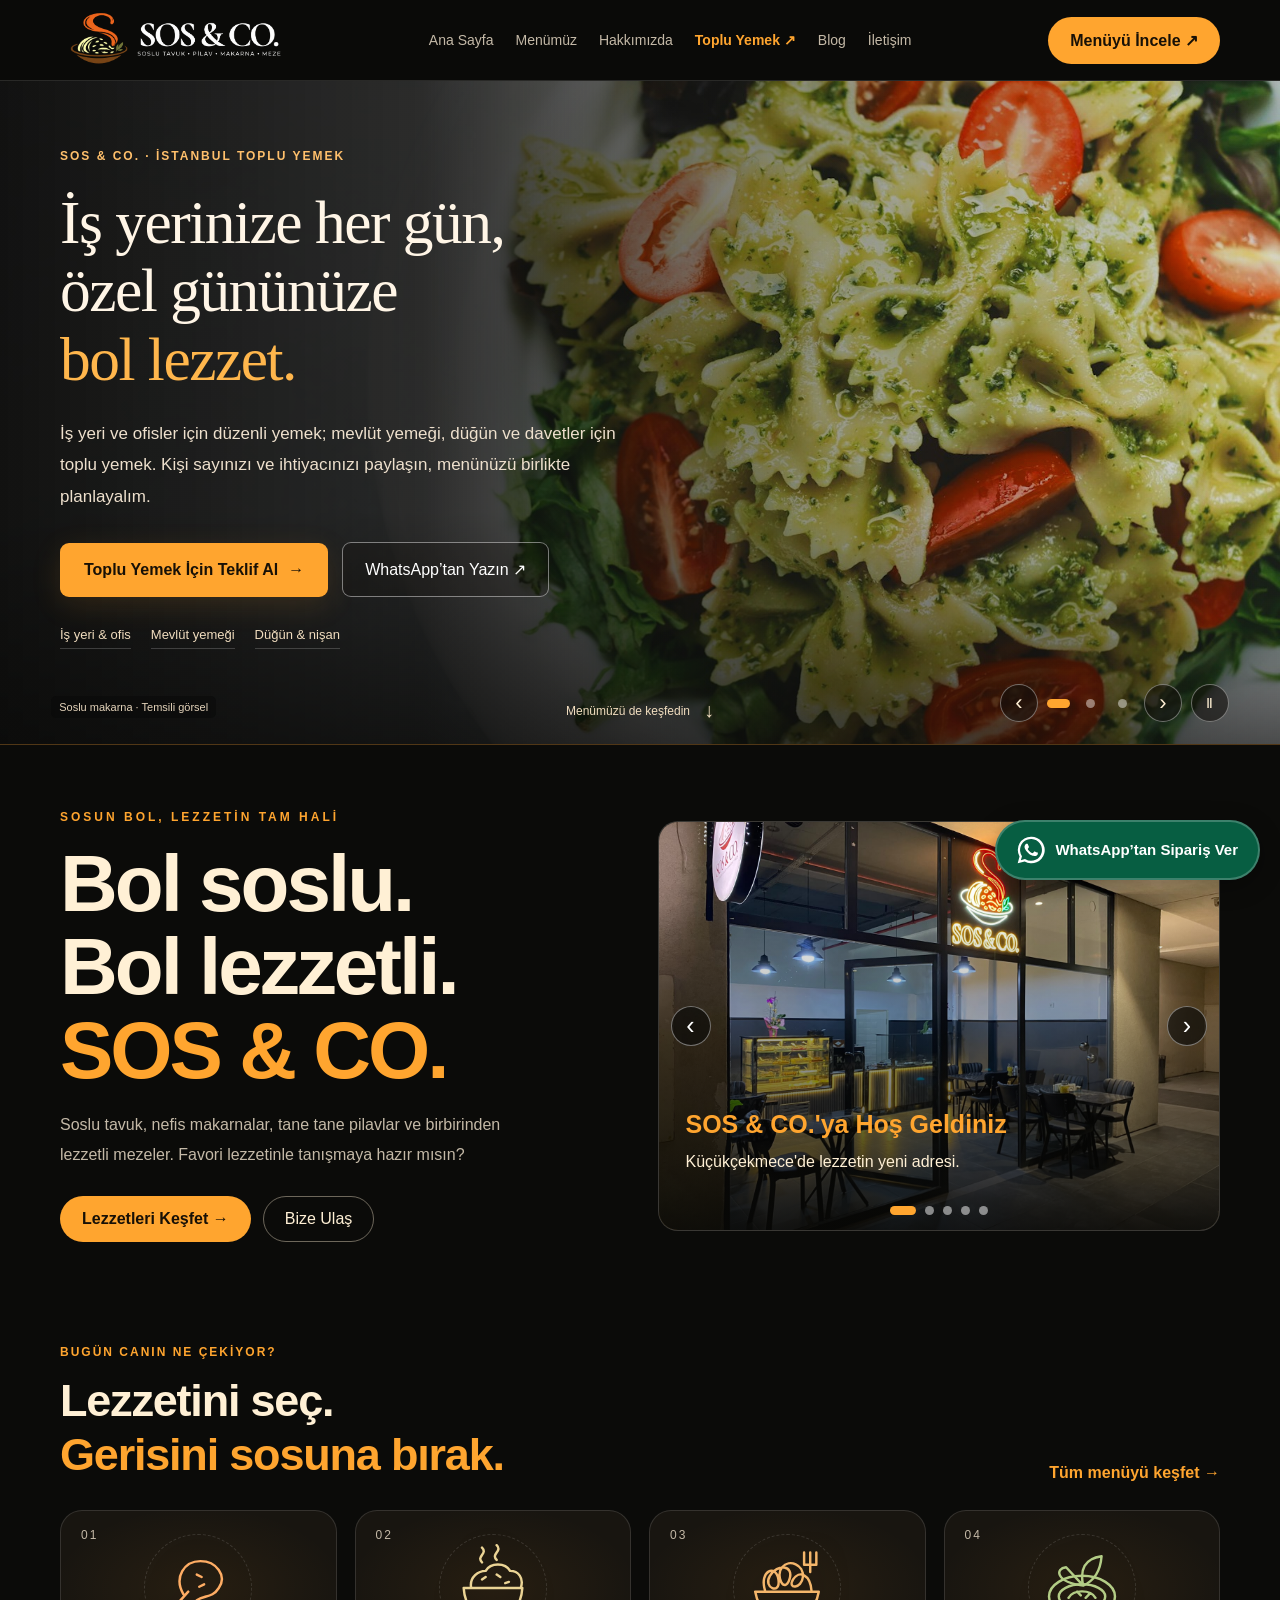
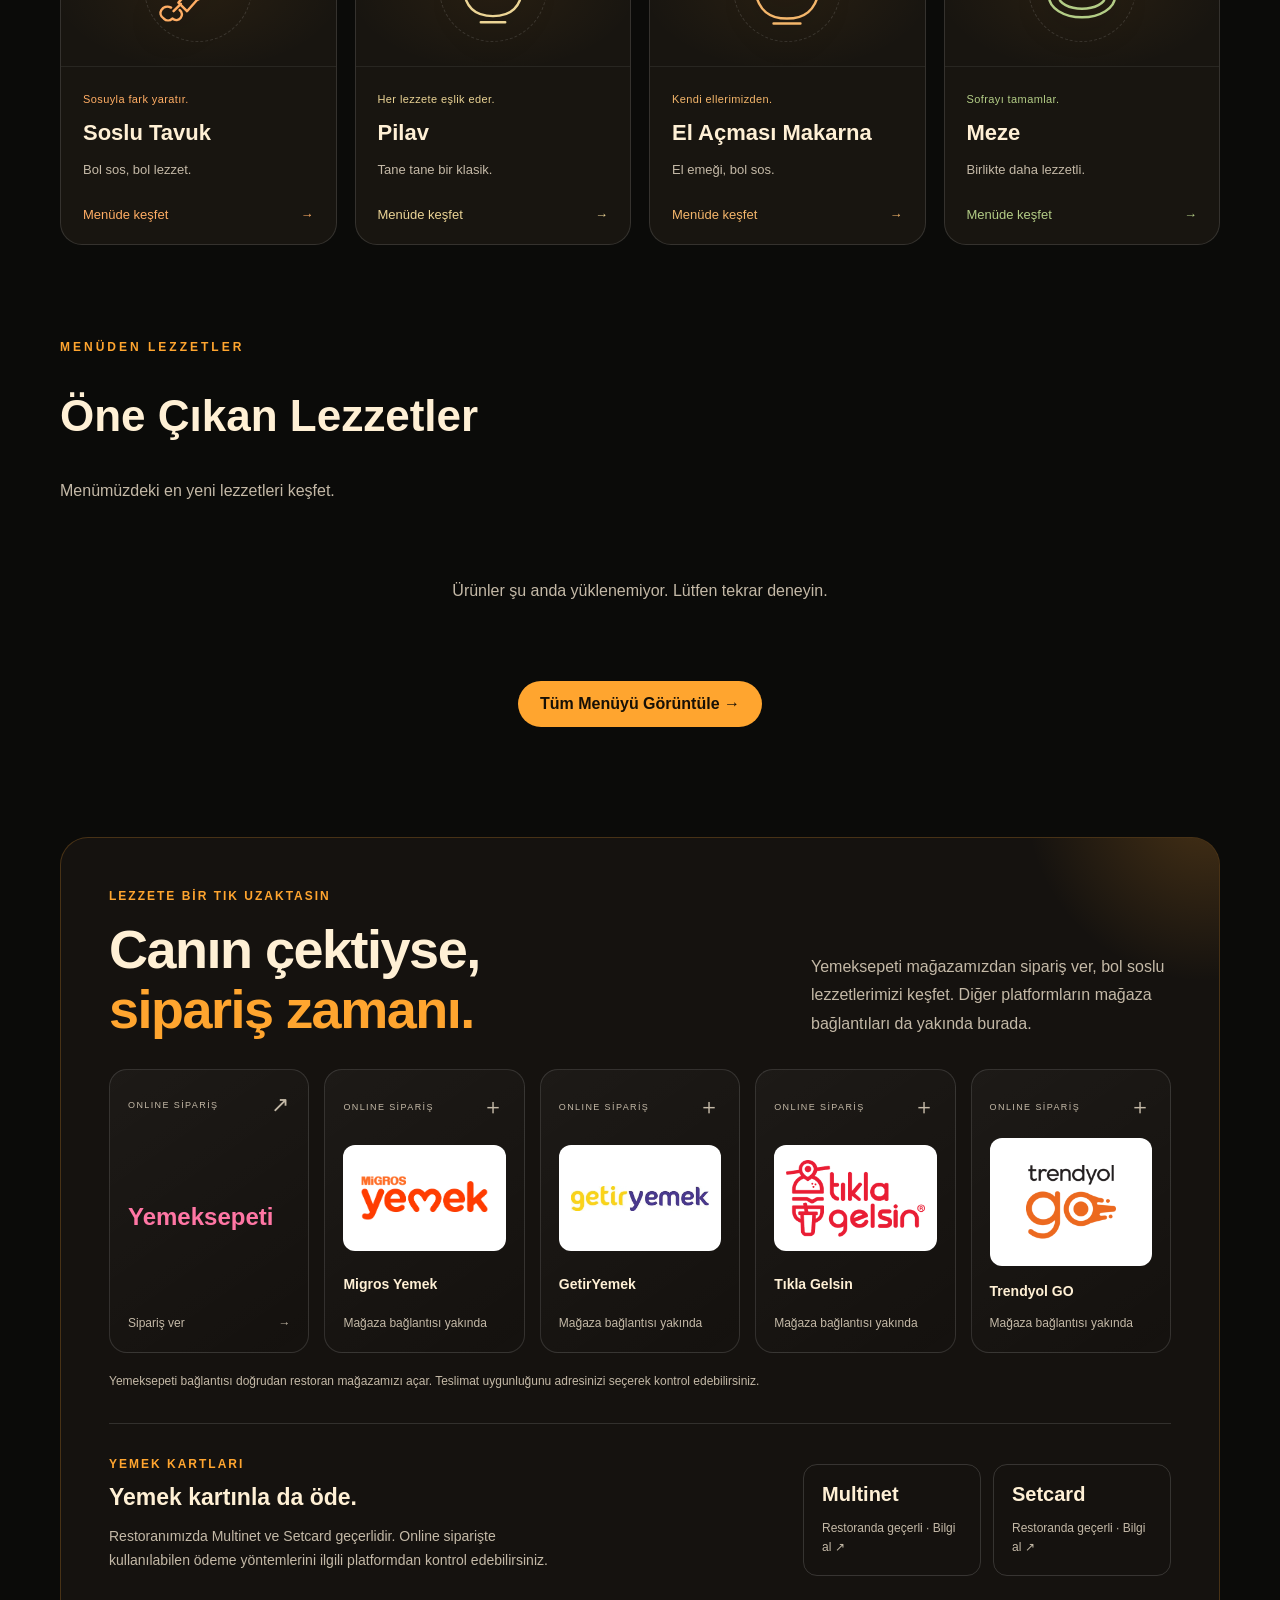
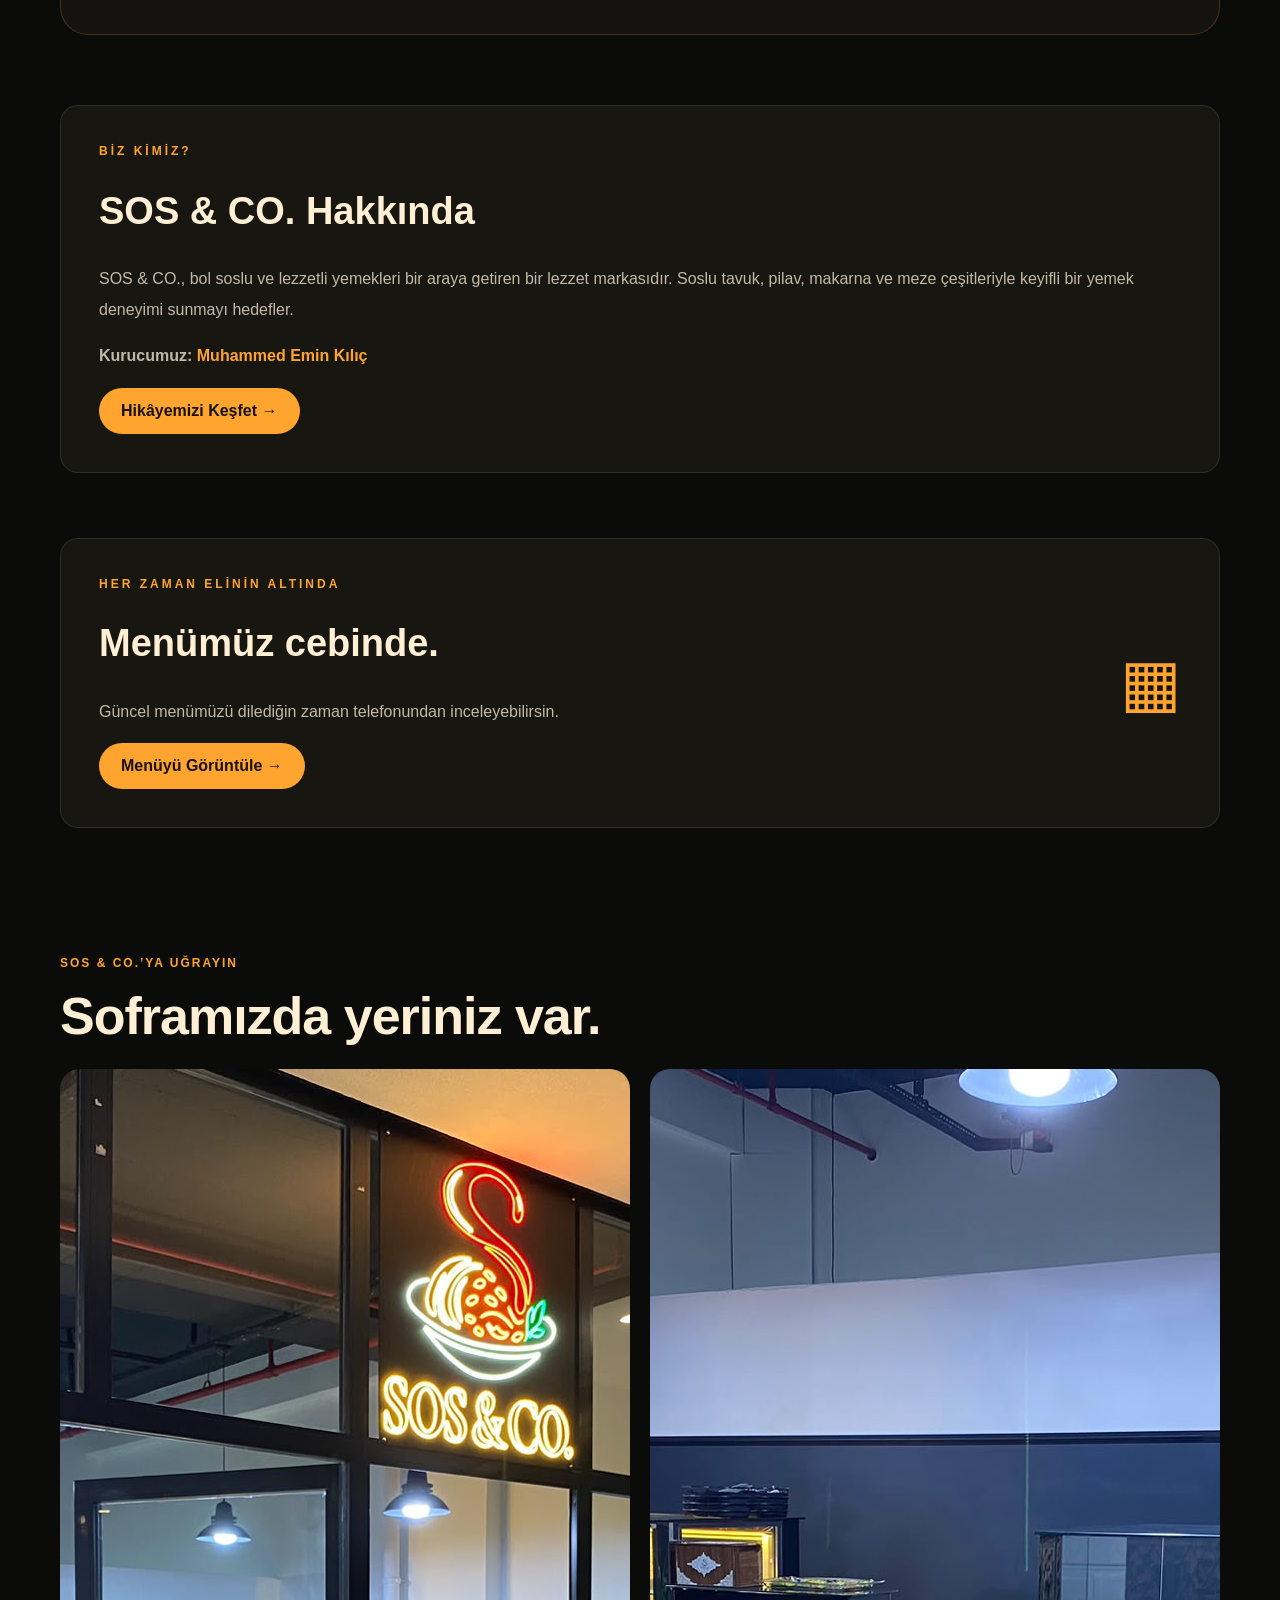
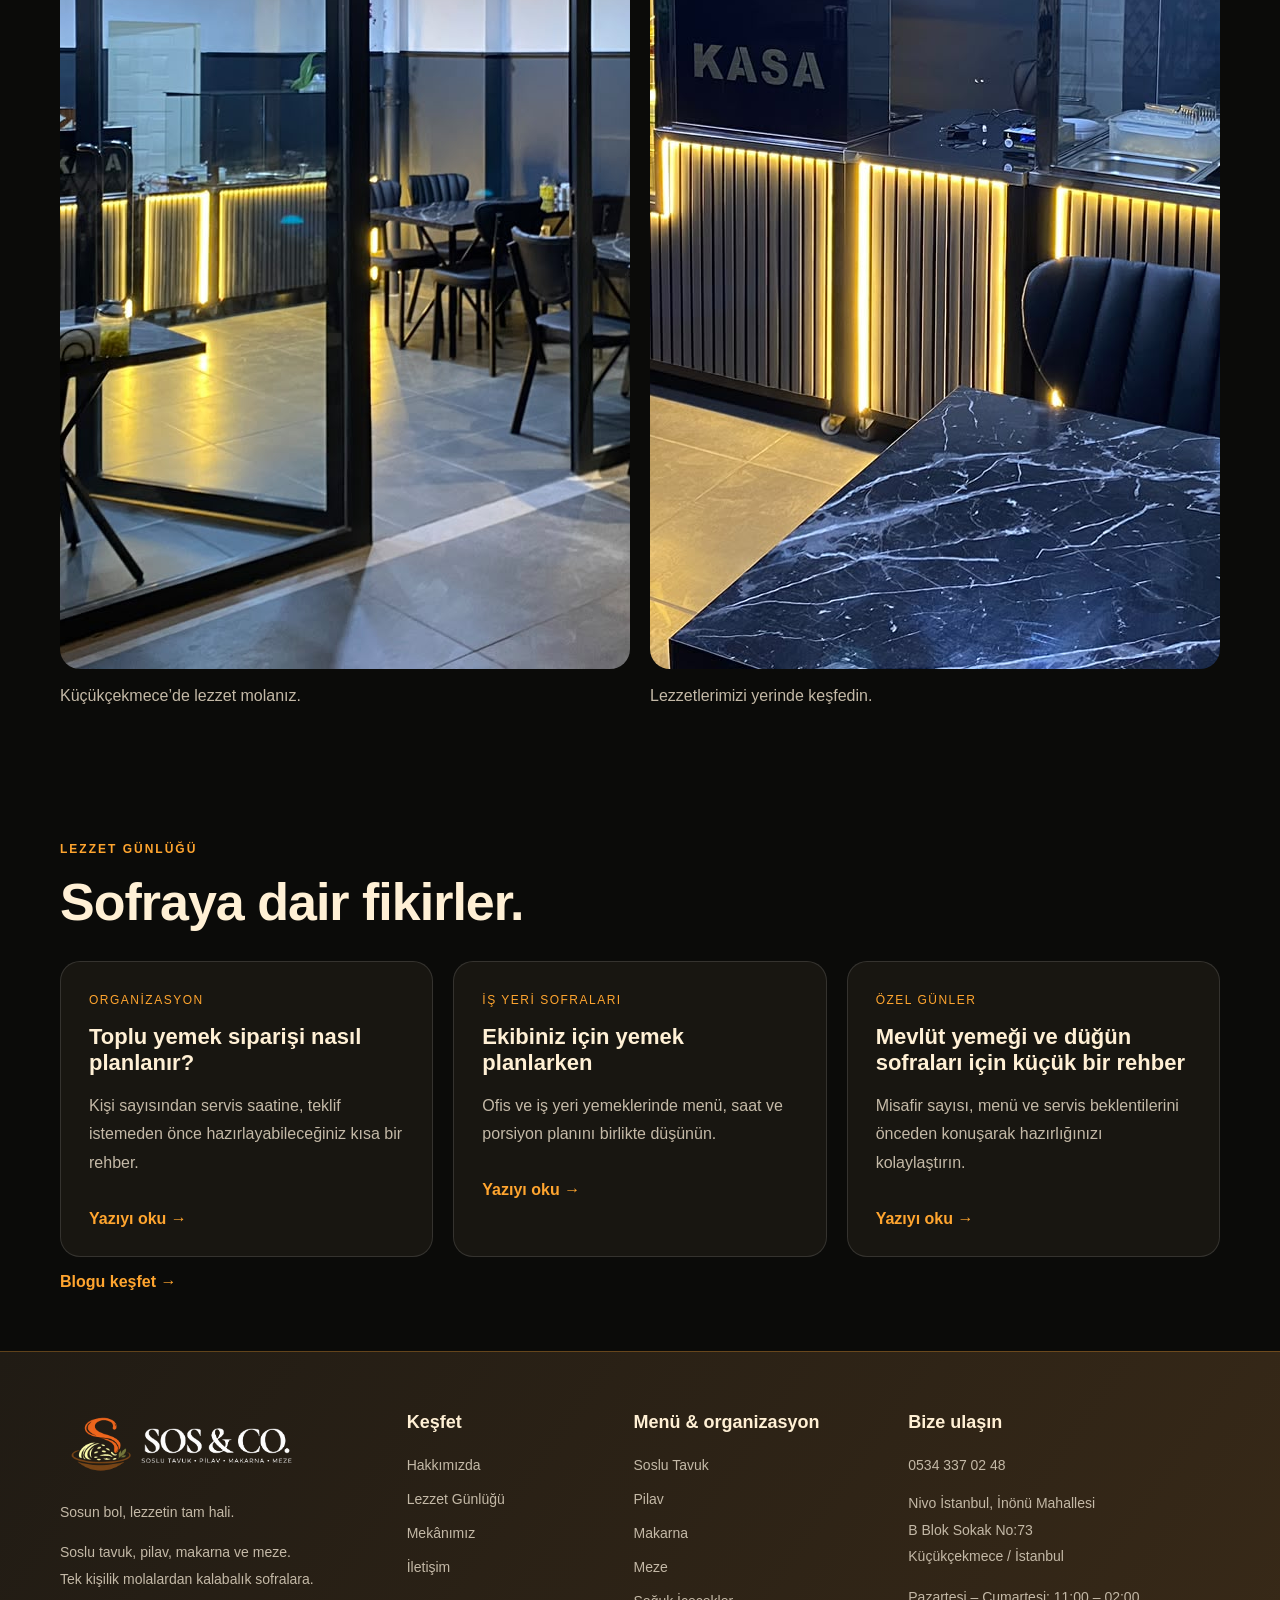
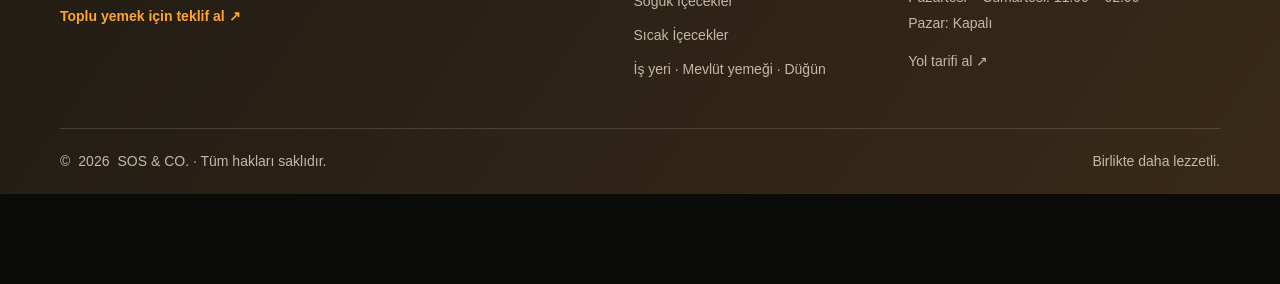
==== commit 24f324c2: "Cycle catering hero food images every four seconds with accessible controls" ====
--- a/index.html
+++ b/index.html
@@ -362,7 +362,11 @@
 
 <main>
 <section class="catering-spotlight" aria-labelledby="spotlight-title">
-  <img class="spotlight-photo" src="mekan2.jpg" alt="SOS &amp; CO. restoranında yemek tezgâhı" width="1600" height="1200" fetchpriority="high">
+  <div class="spotlight-slides" aria-hidden="true">
+    <img class="spotlight-photo is-active" src="assets/hero/soslu-makarna.jpg" alt="" width="1600" height="1068" fetchpriority="high">
+    <img class="spotlight-photo" src="assets/hero/tavuk-pilav.png" alt="" decoding="async">
+    <img class="spotlight-photo" src="assets/hero/mezeler.png" alt="" decoding="async">
+  </div>
   <div class="spotlight-shade" aria-hidden="true"></div>
   <div class="site-wrap spotlight-content">
     <span class="kicker">SOS &amp; CO. · İSTANBUL TOPLU YEMEK</span>
@@ -378,6 +382,17 @@
       <a href="toplu-yemek.html?hizmet=D%C3%BC%C4%9F%C3%BCn+%2F+ni%C5%9Fan#teklif">Düğün &amp; nişan</a>
     </div>
   </div>
+  <div class="spotlight-controls" role="group" aria-label="Yemek görselleri">
+    <button type="button" data-spotlight-prev aria-label="Önceki yemek görseli">‹</button>
+    <div class="spotlight-dots">
+      <button type="button" data-spotlight-index="0" aria-label="Soslu makarna görseli" aria-pressed="true"></button>
+      <button type="button" data-spotlight-index="1" aria-label="Tavuk pilav görseli" aria-pressed="false"></button>
+      <button type="button" data-spotlight-index="2" aria-label="Meze görseli" aria-pressed="false"></button>
+    </div>
+    <button type="button" data-spotlight-next aria-label="Sonraki yemek görseli">›</button>
+    <button type="button" data-spotlight-pause aria-label="Otomatik görsel geçişini duraklat" aria-pressed="false">Ⅱ</button>
+  </div>
+  <span class="spotlight-image-label">Soslu makarna · Temsili görsel</span>
   <a class="spotlight-explore" href="#lezzetler">Menümüzü de keşfedin <span aria-hidden="true">↓</span></a>
 </section>
 
--- a/site.css
+++ b/site.css
@@ -85,3 +85,18 @@
 @keyframes spotlight-drift{from{transform:scale(1)}to{transform:scale(1.055)}}
 @keyframes spotlight-enter{from{opacity:0;transform:translateY(15px)}to{opacity:1;transform:translateY(0)}}
 @media(max-width:600px){.catering-spotlight{min-height:620px}.spotlight-content{padding-block:45px 75px}.spotlight-content h1{font-size:clamp(37px,9vw,48px);letter-spacing:-1px}.spotlight-content>p{font-size:15px}.spotlight-shade{background:linear-gradient(90deg,#090908eb,#09090899),linear-gradient(0deg,#090908a0,transparent)}.spotlight-photo{object-position:60% center}.spotlight-actions{align-items:stretch;flex-direction:column;max-width:360px}.spotlight-secondary{justify-content:center}.spotlight-services{gap:10px 15px}.spotlight-services a{font-size:12px}}
+
+/* Four-second food slideshow in the photo hero. */
+.spotlight-slides{position:absolute;inset:0;z-index:-3;overflow:hidden}
+.spotlight-slides .spotlight-photo{z-index:auto;opacity:0;transition:opacity .9s ease;animation:none;object-position:center}
+.spotlight-slides .spotlight-photo.is-active{opacity:1}
+.spotlight-controls{position:absolute;bottom:22px;right:4%;display:flex;align-items:center;gap:9px}
+.spotlight-controls>button{display:grid;place-items:center;width:38px;height:38px;background:#13100c99;color:#fff0d5;border:1px solid #ffffff60;border-radius:50%;font-size:22px;cursor:pointer}
+.spotlight-controls>button:hover{border-color:var(--orange);background:#402b16}
+.spotlight-controls [data-spotlight-pause]{font-size:14px}
+.spotlight-dots{display:flex;align-items:center;gap:8px}
+.spotlight-dots button{position:relative;border:0;background:transparent;padding:0;width:24px;height:38px;cursor:pointer}
+.spotlight-dots button::after{content:"";display:block;width:9px;height:9px;margin:auto;background:#ffffff70;border-radius:9px;transition:background .2s,width .2s}
+.spotlight-dots button[aria-pressed="true"]::after{background:var(--orange);width:23px}
+.spotlight-image-label{position:absolute;left:4%;bottom:26px;color:#e5d4bb;font-size:11px;background:#09090880;padding:5px 8px;border-radius:5px}
+@media(max-width:760px){.spotlight-content{padding-bottom:110px}.spotlight-explore{display:none}.spotlight-controls{bottom:17px}.spotlight-image-label{bottom:66px}.spotlight-slides .spotlight-photo{object-position:65% center}}
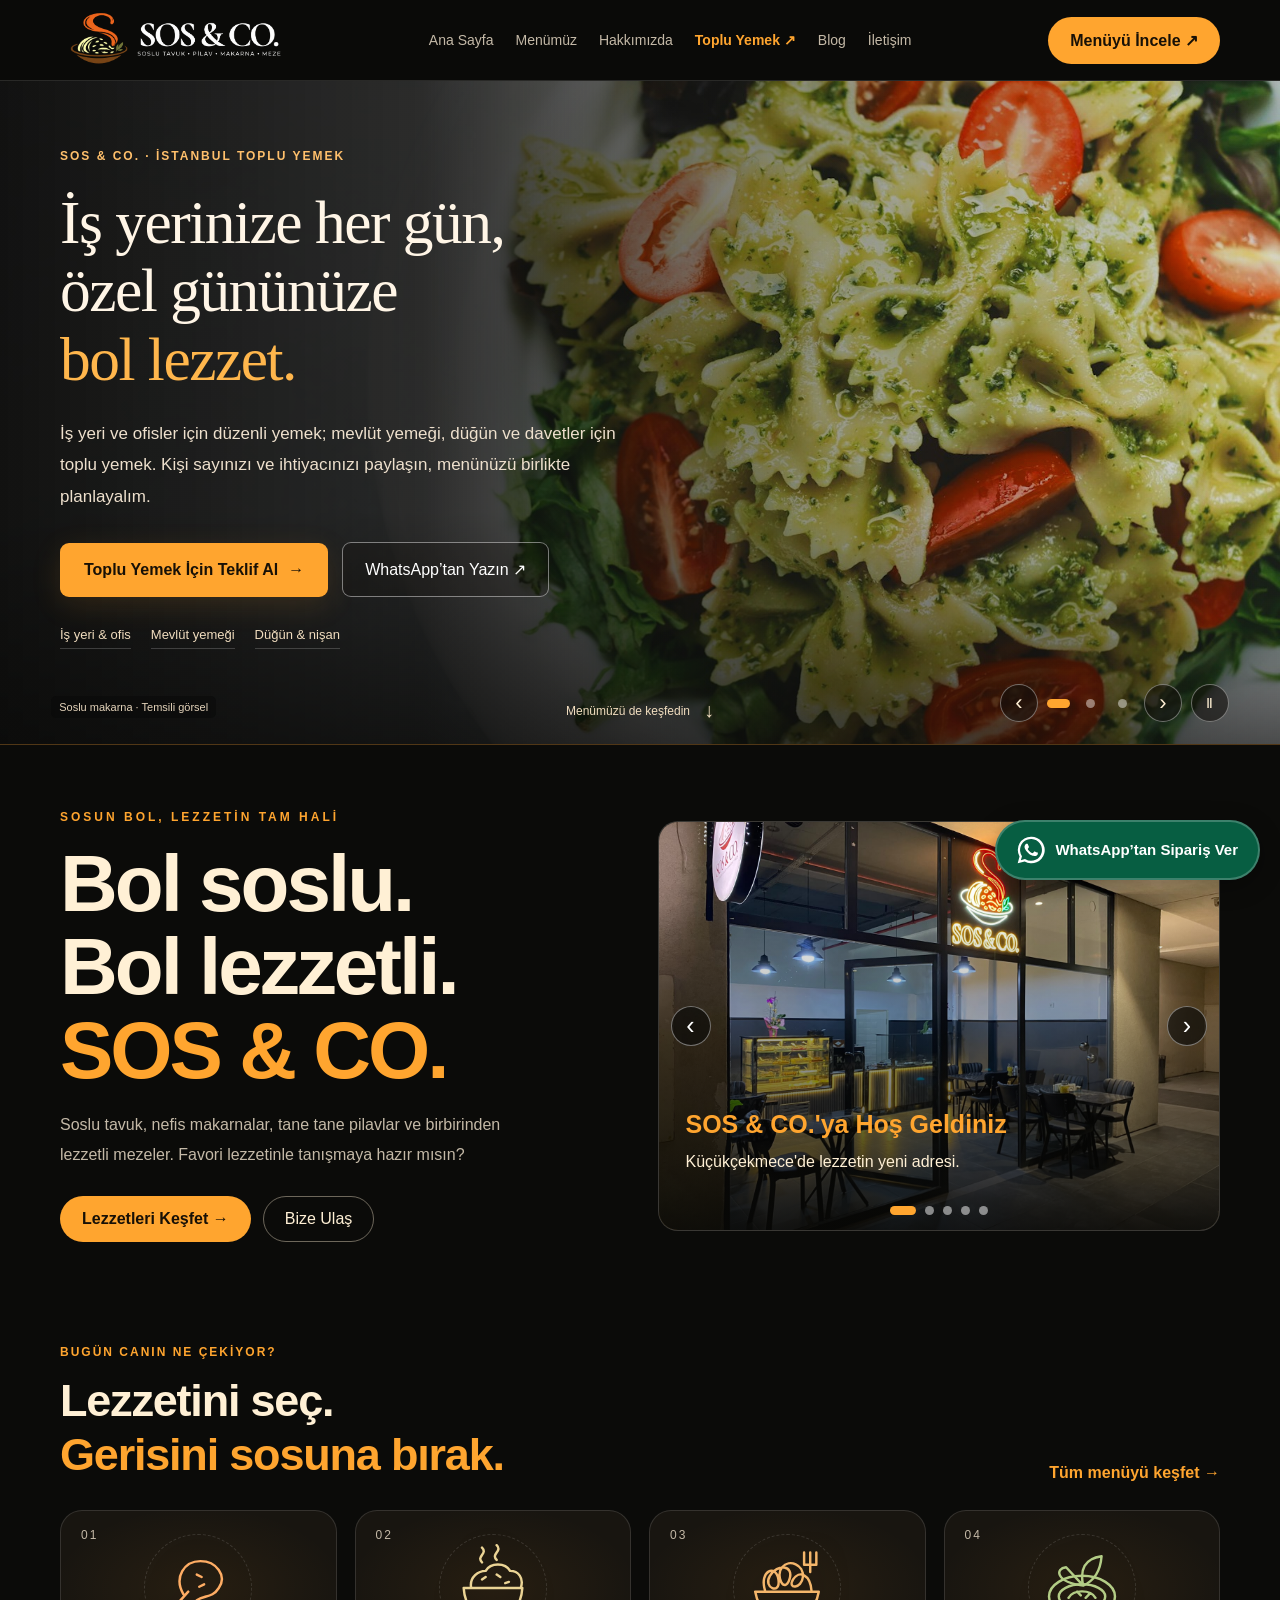
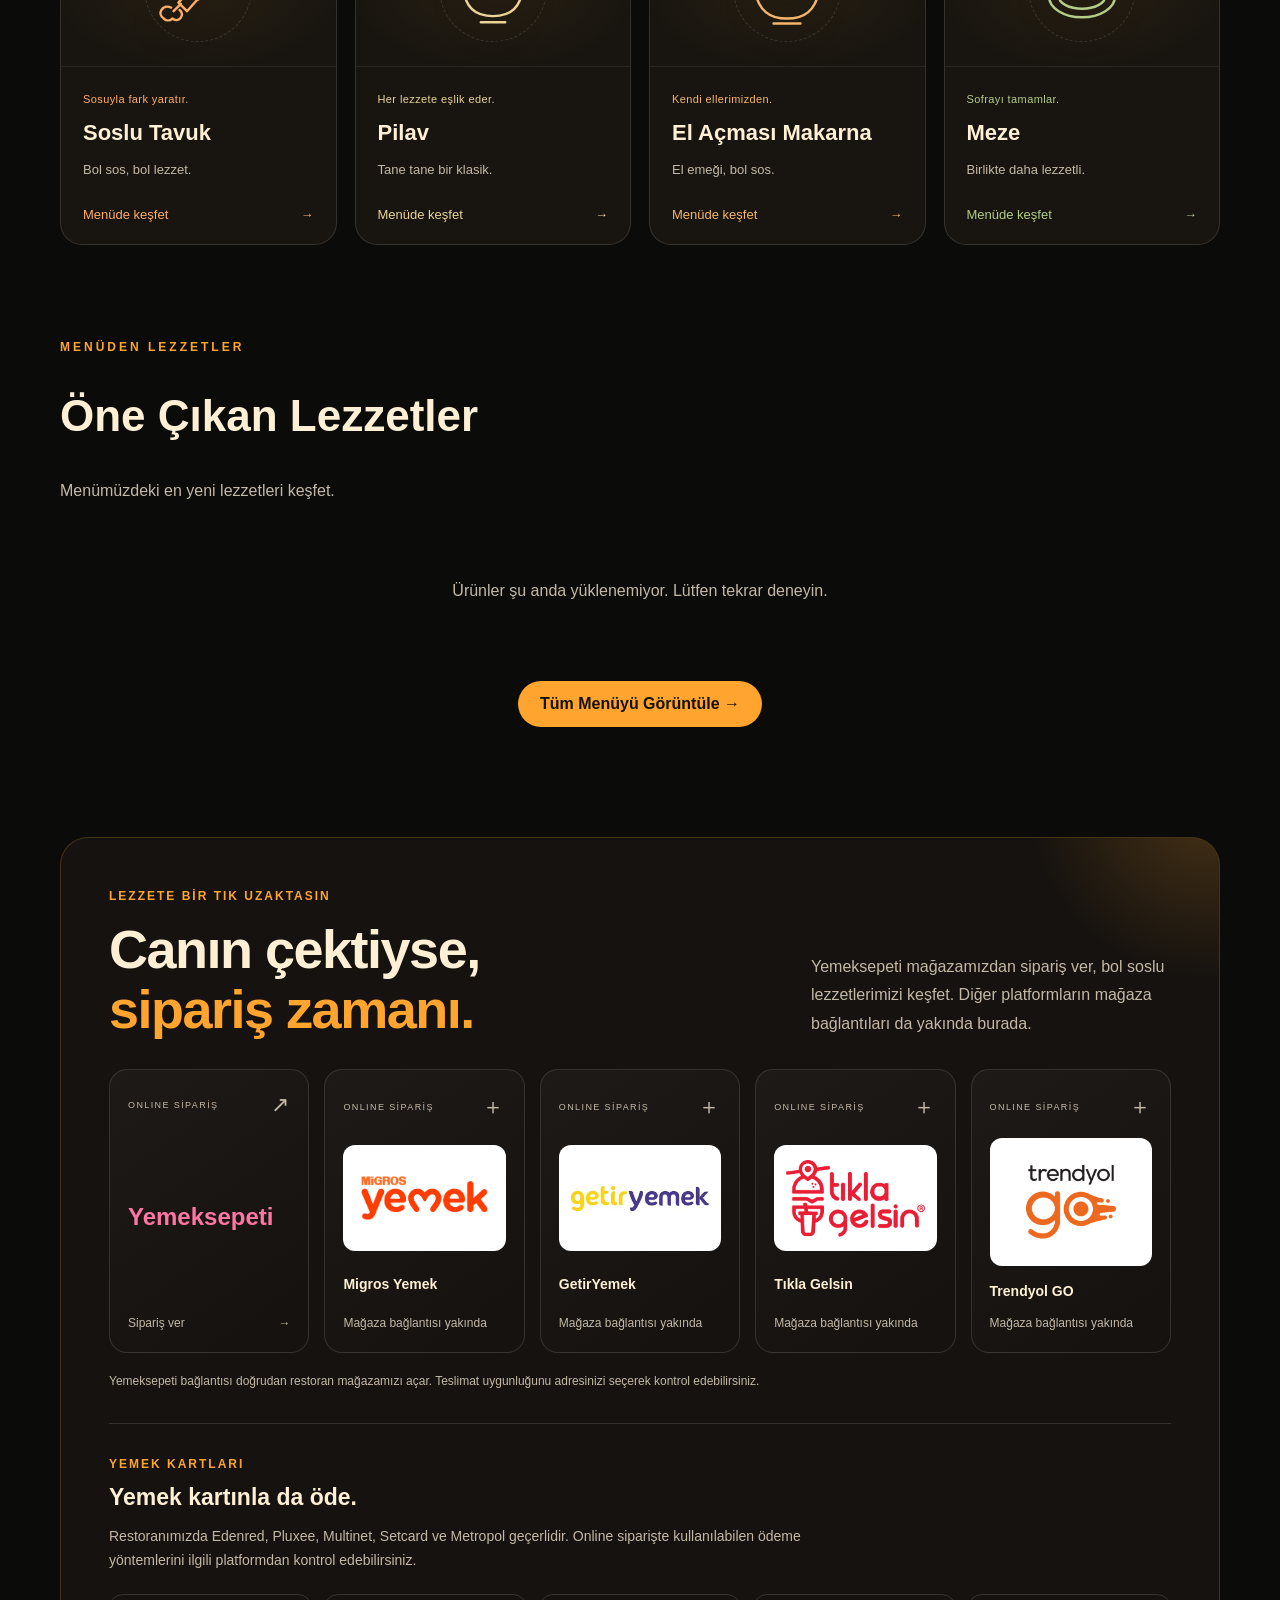
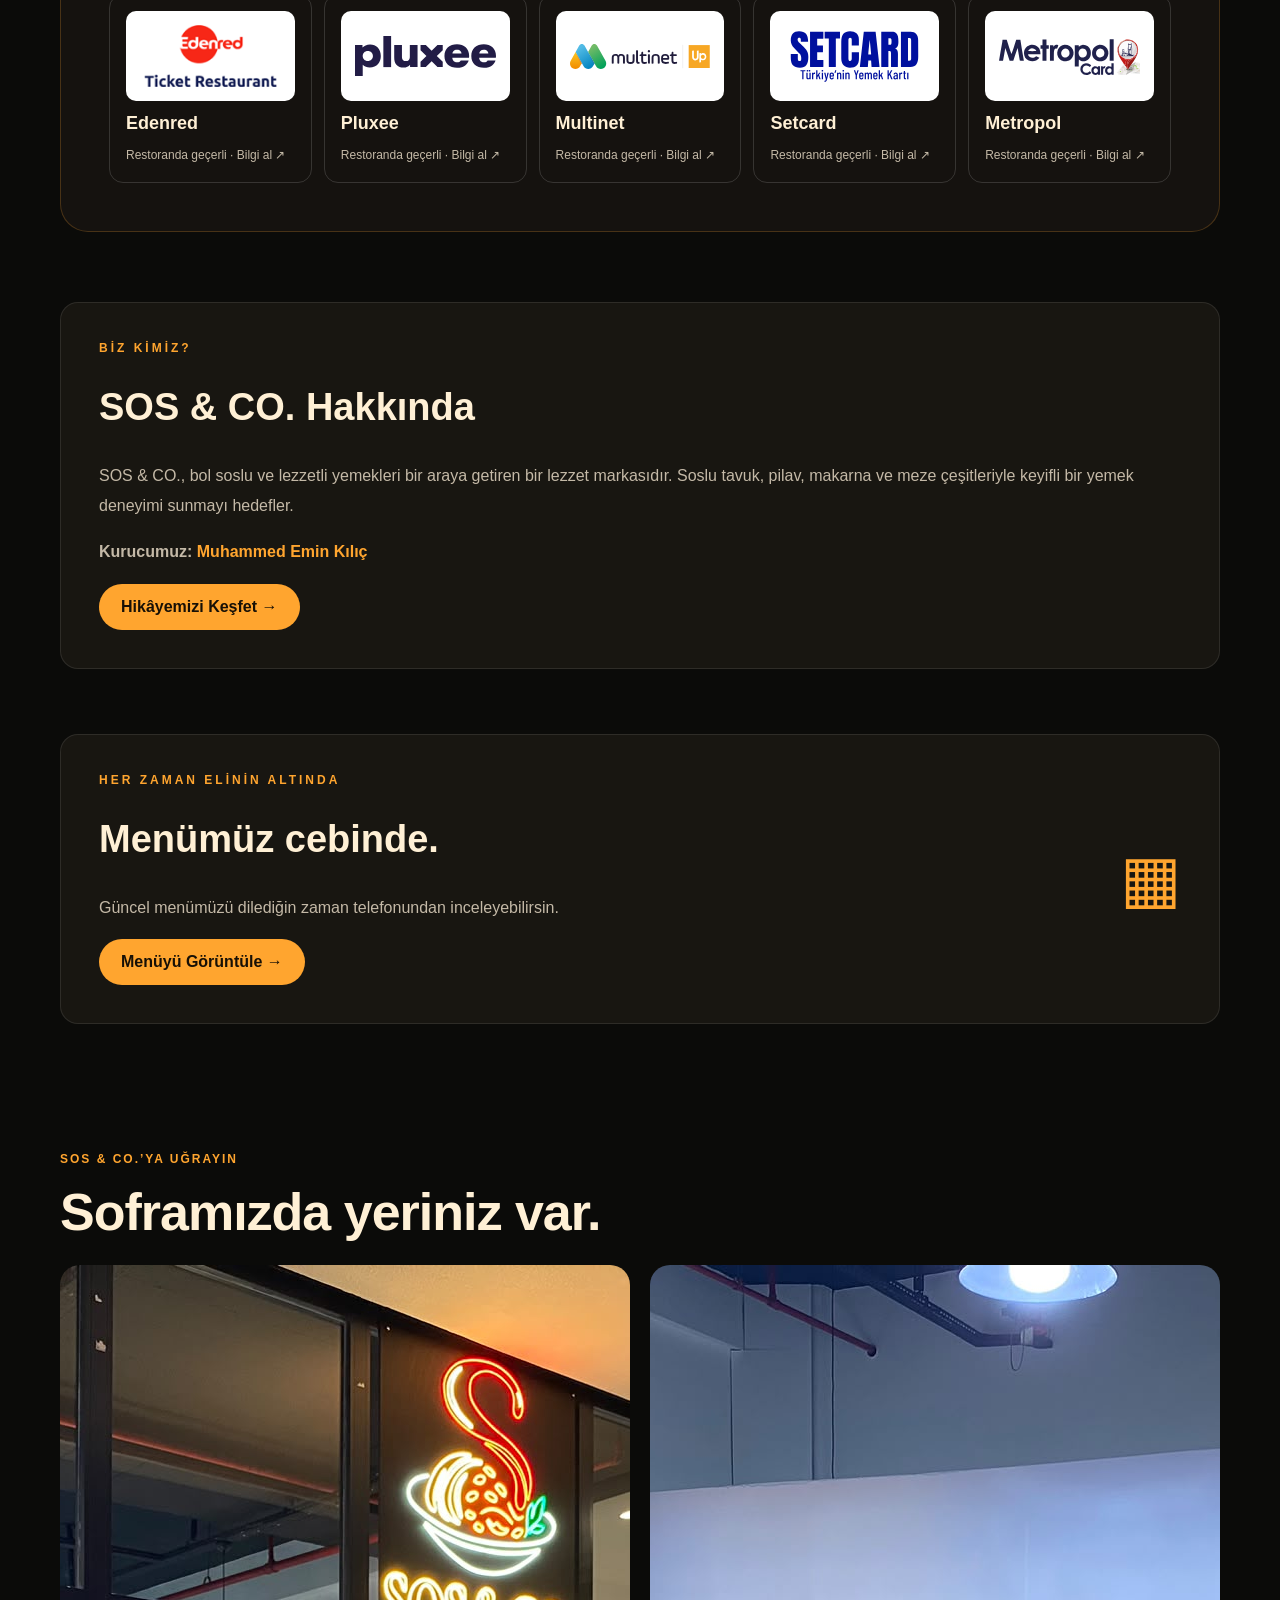
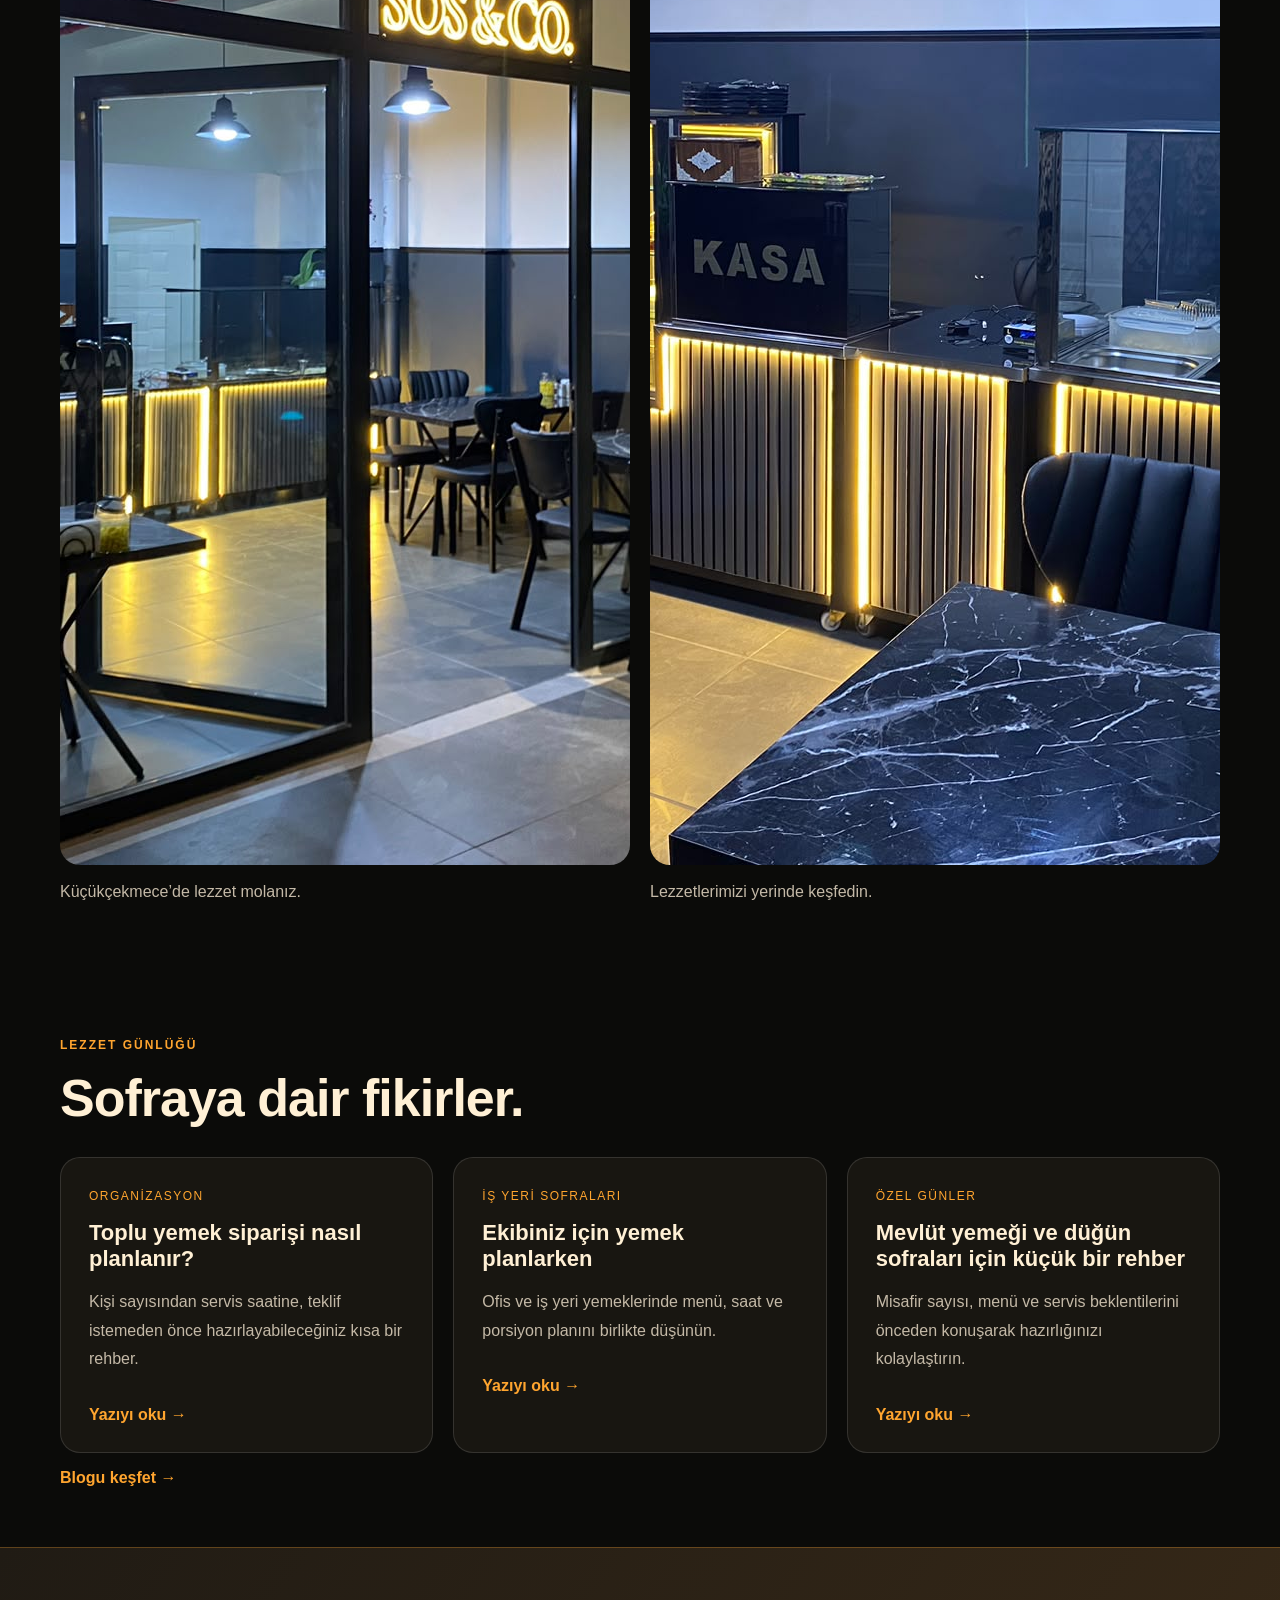
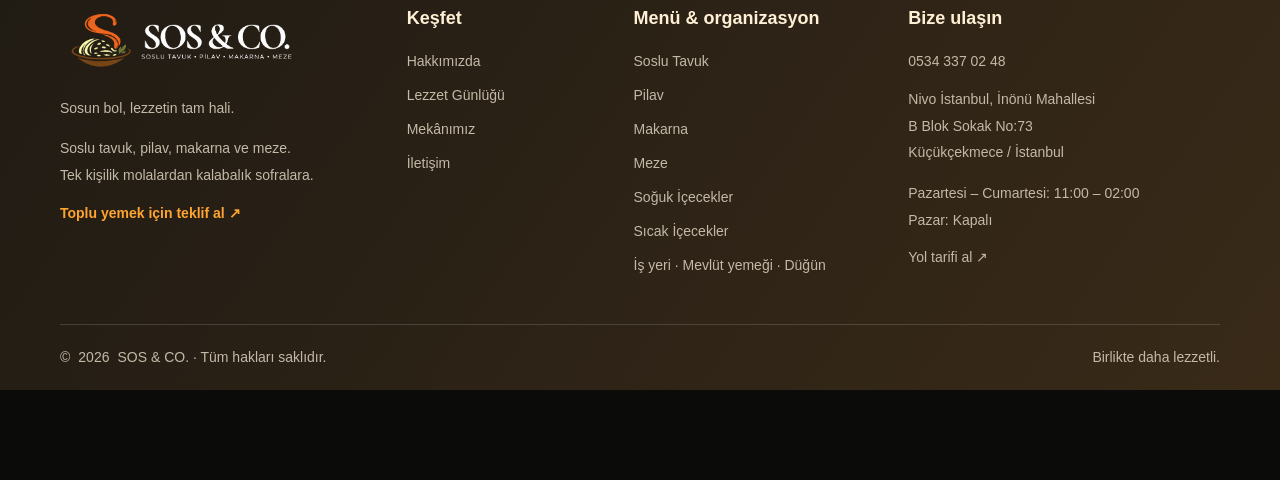
==== commit ee2a8cab: "Add meal card brand logos to home and menu pages" ====
--- a/index.html
+++ b/index.html
@@ -498,7 +498,7 @@
   </div>
 </section>
 
-<section class="site-wrap online-order" id="online-siparis" aria-labelledby="online-title"><div class="online-heading"><div><span class="kicker">LEZZETE BİR TIK UZAKTASIN</span><h2 id="online-title">Canın çektiyse,<br><span>sipariş zamanı.</span></h2></div><p>Yemeksepeti mağazamızdan sipariş ver, bol soslu lezzetlerimizi keşfet. Diğer platformların mağaza bağlantıları da yakında burada.</p></div><div class="platform-grid"><a class="platform-card platform-yemeksepeti" href="https://www.yemeksepeti.com/restaurant/k70w/sos-and-co-k70w" target="_blank" rel="noopener noreferrer" aria-label="SOS & CO. Yemeksepeti mağazasından sipariş ver (yeni sekme)"><span class="platform-top"><span>ONLINE SİPARİŞ</span><span aria-hidden="true">↗</span></span><strong class="platform-name">Yemeksepeti</strong><span class="platform-bottom">Sipariş ver <span aria-hidden="true">→</span></span></a><div class="platform-card platform-migros platform-pending"><span class="platform-top"><span>ONLINE SİPARİŞ</span><span aria-hidden="true">＋</span></span><span class="platform-artwork"><img src="assets/platforms/migros-yemek.webp" alt="Migros Yemek" loading="lazy"></span><strong class="platform-name platform-caption">Migros Yemek</strong><span class="platform-bottom">Mağaza bağlantısı yakında</span></div><div class="platform-card platform-getir platform-pending"><span class="platform-top"><span>ONLINE SİPARİŞ</span><span aria-hidden="true">＋</span></span><span class="platform-artwork"><img src="assets/platforms/getir-yemek.webp" alt="GetirYemek" loading="lazy" width="474" height="87"></span><strong class="platform-name platform-caption">GetirYemek</strong><span class="platform-bottom">Mağaza bağlantısı yakında</span></div><div class="platform-card platform-tgo platform-pending"><span class="platform-top"><span>ONLINE SİPARİŞ</span><span aria-hidden="true">＋</span></span><span class="platform-artwork"><img src="assets/platforms/tikla-gelsin.png" alt="Tıkla Gelsin" loading="lazy"></span><strong class="platform-name platform-caption">Tıkla Gelsin</strong><span class="platform-bottom">Mağaza bağlantısı yakında</span></div><div class="platform-card platform-trendyol platform-pending"><span class="platform-top"><span>ONLINE SİPARİŞ</span><span aria-hidden="true">＋</span></span><span class="platform-artwork"><img src="assets/platforms/trendyol-go.png" alt="Trendyol GO" loading="lazy"></span><strong class="platform-name platform-caption">Trendyol GO</strong><span class="platform-bottom">Mağaza bağlantısı yakında</span></div></div><p class="platform-note">Yemeksepeti bağlantısı doğrudan restoran mağazamızı açar. Teslimat uygunluğunu adresinizi seçerek kontrol edebilirsiniz.</p><div class="meal-payments"><div><span class="kicker">YEMEK KARTLARI</span><h3>Yemek kartınla da öde.</h3><p>Restoranımızda Multinet ve Setcard geçerlidir. Online siparişte kullanılabilen ödeme yöntemlerini ilgili platformdan kontrol edebilirsiniz.</p></div><div class="meal-card-list"><a href="https://wa.me/905343370248?text=Merhaba%2C%20Multinet%20ile%20%C3%B6deme%20hakk%C4%B1nda%20bilgi%20alabilir%20miyim%3F" target="_blank" rel="noopener noreferrer" aria-label="Multinet ile ödeme hakkında WhatsApp’tan bilgi al"><span class="meal-name">Multinet</span><span>Restoranda geçerli · Bilgi al ↗</span></a><a href="https://wa.me/905343370248?text=Merhaba%2C%20Setcard%20ile%20%C3%B6deme%20hakk%C4%B1nda%20bilgi%20alabilir%20miyim%3F" target="_blank" rel="noopener noreferrer" aria-label="Setcard ile ödeme hakkında WhatsApp’tan bilgi al"><span class="meal-name">Setcard</span><span>Restoranda geçerli · Bilgi al ↗</span></a></div></div></section>
+<section class="site-wrap online-order" id="online-siparis" aria-labelledby="online-title"><div class="online-heading"><div><span class="kicker">LEZZETE BİR TIK UZAKTASIN</span><h2 id="online-title">Canın çektiyse,<br><span>sipariş zamanı.</span></h2></div><p>Yemeksepeti mağazamızdan sipariş ver, bol soslu lezzetlerimizi keşfet. Diğer platformların mağaza bağlantıları da yakında burada.</p></div><div class="platform-grid"><a class="platform-card platform-yemeksepeti" href="https://www.yemeksepeti.com/restaurant/k70w/sos-and-co-k70w" target="_blank" rel="noopener noreferrer" aria-label="SOS & CO. Yemeksepeti mağazasından sipariş ver (yeni sekme)"><span class="platform-top"><span>ONLINE SİPARİŞ</span><span aria-hidden="true">↗</span></span><strong class="platform-name">Yemeksepeti</strong><span class="platform-bottom">Sipariş ver <span aria-hidden="true">→</span></span></a><div class="platform-card platform-migros platform-pending"><span class="platform-top"><span>ONLINE SİPARİŞ</span><span aria-hidden="true">＋</span></span><span class="platform-artwork"><img src="assets/platforms/migros-yemek.webp" alt="Migros Yemek" loading="lazy"></span><strong class="platform-name platform-caption">Migros Yemek</strong><span class="platform-bottom">Mağaza bağlantısı yakında</span></div><div class="platform-card platform-getir platform-pending"><span class="platform-top"><span>ONLINE SİPARİŞ</span><span aria-hidden="true">＋</span></span><span class="platform-artwork"><img src="assets/platforms/getir-yemek.webp" alt="GetirYemek" loading="lazy" width="474" height="87"></span><strong class="platform-name platform-caption">GetirYemek</strong><span class="platform-bottom">Mağaza bağlantısı yakında</span></div><div class="platform-card platform-tgo platform-pending"><span class="platform-top"><span>ONLINE SİPARİŞ</span><span aria-hidden="true">＋</span></span><span class="platform-artwork"><img src="assets/platforms/tikla-gelsin.png" alt="Tıkla Gelsin" loading="lazy"></span><strong class="platform-name platform-caption">Tıkla Gelsin</strong><span class="platform-bottom">Mağaza bağlantısı yakında</span></div><div class="platform-card platform-trendyol platform-pending"><span class="platform-top"><span>ONLINE SİPARİŞ</span><span aria-hidden="true">＋</span></span><span class="platform-artwork"><img src="assets/platforms/trendyol-go.png" alt="Trendyol GO" loading="lazy"></span><strong class="platform-name platform-caption">Trendyol GO</strong><span class="platform-bottom">Mağaza bağlantısı yakında</span></div></div><p class="platform-note">Yemeksepeti bağlantısı doğrudan restoran mağazamızı açar. Teslimat uygunluğunu adresinizi seçerek kontrol edebilirsiniz.</p><div class="meal-payments"><div class="meal-payment-intro"><span class="kicker">YEMEK KARTLARI</span><h3>Yemek kartınla da öde.</h3><p>Restoranımızda Edenred, Pluxee, Multinet, Setcard ve Metropol geçerlidir. Online siparişte kullanılabilen ödeme yöntemlerini ilgili platformdan kontrol edebilirsiniz.</p></div><div class="meal-card-list"><a href="https://wa.me/905343370248?text=Merhaba%2C%20Edenred%20ile%20%C3%B6deme%20hakk%C4%B1nda%20bilgi%20alabilir%20miyim%3F" target="_blank" rel="noopener noreferrer" aria-label="Edenred ile ödeme hakkında WhatsApp’tan bilgi al"><span class="meal-logo"><img src="assets/meal-cards/edenred.png" alt="" loading="lazy" width="180" height="72"></span><span class="meal-name">Edenred</span><span>Restoranda geçerli · Bilgi al ↗</span></a><a href="https://wa.me/905343370248?text=Merhaba%2C%20Pluxee%20ile%20%C3%B6deme%20hakk%C4%B1nda%20bilgi%20alabilir%20miyim%3F" target="_blank" rel="noopener noreferrer" aria-label="Pluxee ile ödeme hakkında WhatsApp’tan bilgi al"><span class="meal-logo"><img src="assets/meal-cards/pluxee.svg" alt="" loading="lazy" width="180" height="72"></span><span class="meal-name">Pluxee</span><span>Restoranda geçerli · Bilgi al ↗</span></a><a href="https://wa.me/905343370248?text=Merhaba%2C%20Multinet%20ile%20%C3%B6deme%20hakk%C4%B1nda%20bilgi%20alabilir%20miyim%3F" target="_blank" rel="noopener noreferrer" aria-label="Multinet ile ödeme hakkında WhatsApp’tan bilgi al"><span class="meal-logo"><img src="assets/meal-cards/multinet.svg" alt="" loading="lazy" width="180" height="72"></span><span class="meal-name">Multinet</span><span>Restoranda geçerli · Bilgi al ↗</span></a><a href="https://wa.me/905343370248?text=Merhaba%2C%20Setcard%20ile%20%C3%B6deme%20hakk%C4%B1nda%20bilgi%20alabilir%20miyim%3F" target="_blank" rel="noopener noreferrer" aria-label="Setcard ile ödeme hakkında WhatsApp’tan bilgi al"><span class="meal-logo"><img src="assets/meal-cards/setcard.svg" alt="" loading="lazy" width="180" height="72"></span><span class="meal-name">Setcard</span><span>Restoranda geçerli · Bilgi al ↗</span></a><a href="https://wa.me/905343370248?text=Merhaba%2C%20Metropol%20ile%20%C3%B6deme%20hakk%C4%B1nda%20bilgi%20alabilir%20miyim%3F" target="_blank" rel="noopener noreferrer" aria-label="Metropol ile ödeme hakkında WhatsApp’tan bilgi al"><span class="meal-logo"><img src="assets/meal-cards/metropol.svg" alt="" loading="lazy" width="180" height="72"></span><span class="meal-name">Metropol</span><span>Restoranda geçerli · Bilgi al ↗</span></a></div></div></section>
 <section class="container about-section" id="hakkimizda">
   <div class="eyebrow">BİZ KİMİZ?</div>
   <h2>SOS & CO. Hakkında</h2>
--- a/site.css
+++ b/site.css
@@ -100,3 +100,15 @@
 .spotlight-dots button[aria-pressed="true"]::after{background:var(--orange);width:23px}
 .spotlight-image-label{position:absolute;left:4%;bottom:26px;color:#e5d4bb;font-size:11px;background:#09090880;padding:5px 8px;border-radius:5px}
 @media(max-width:760px){.spotlight-content{padding-bottom:110px}.spotlight-explore{display:none}.spotlight-controls{bottom:17px}.spotlight-image-label{bottom:66px}.spotlight-slides .spotlight-photo{object-position:65% center}}
+
+/* Meal card logos are local assets so payment information does not depend on third-party requests. */
+.meal-payments{display:block}
+.meal-payment-intro p{max-width:700px}
+.meal-card-list{display:grid;grid-template-columns:repeat(5,minmax(0,1fr));gap:12px;margin-top:22px;width:100%}
+.meal-card-list>a{min-width:0;padding:16px;gap:12px}
+.meal-logo{display:flex;align-items:center;justify-content:center;background:#fff;border-radius:10px;padding:14px;height:90px;width:100%}
+.meal-logo img{display:block;width:100%;height:100%;object-fit:contain}
+.meal-card-list .meal-name{font-size:18px}
+.meal-card-list>a>span:last-child{max-width:none}
+@media(max-width:950px){.meal-card-list{grid-template-columns:repeat(3,minmax(0,1fr))}}
+@media(max-width:600px){.meal-card-list{grid-template-columns:repeat(2,minmax(0,1fr))}.meal-card-list>a{padding:12px}.meal-logo{height:80px;padding:12px}}
